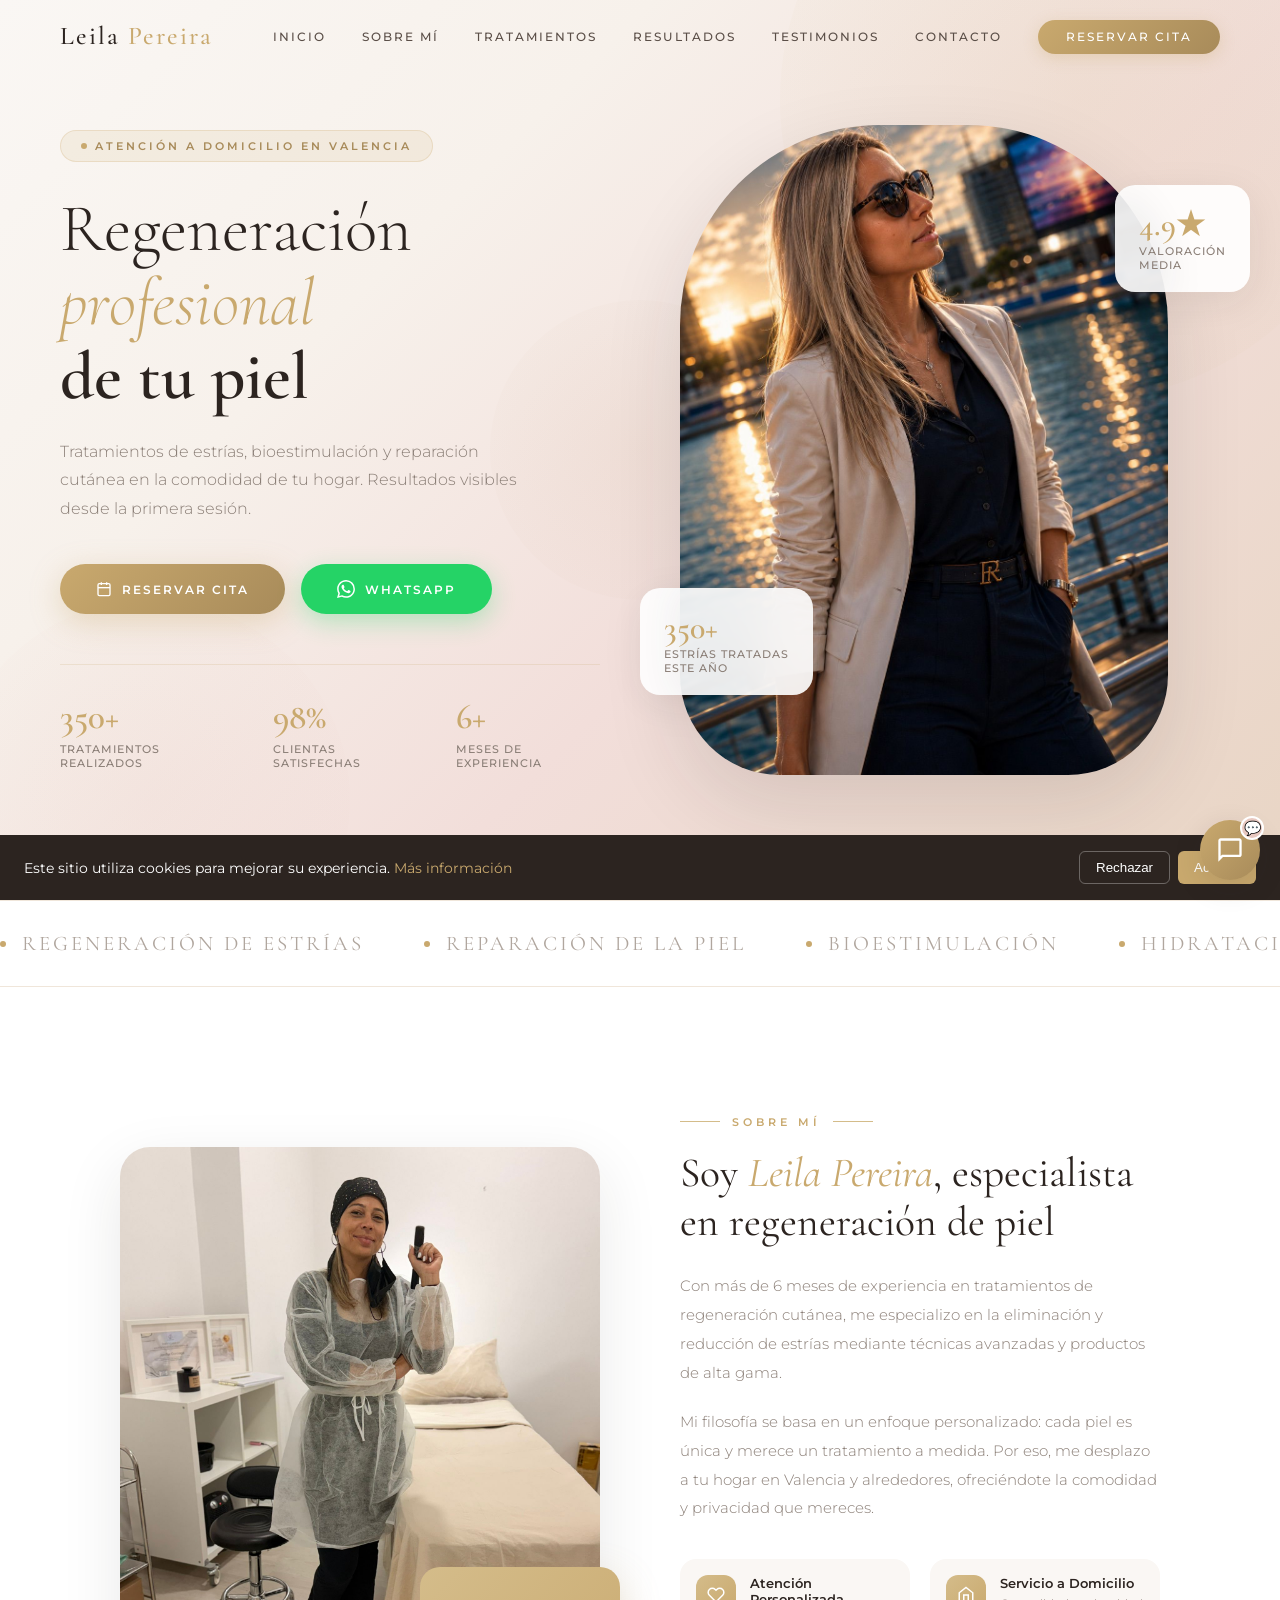
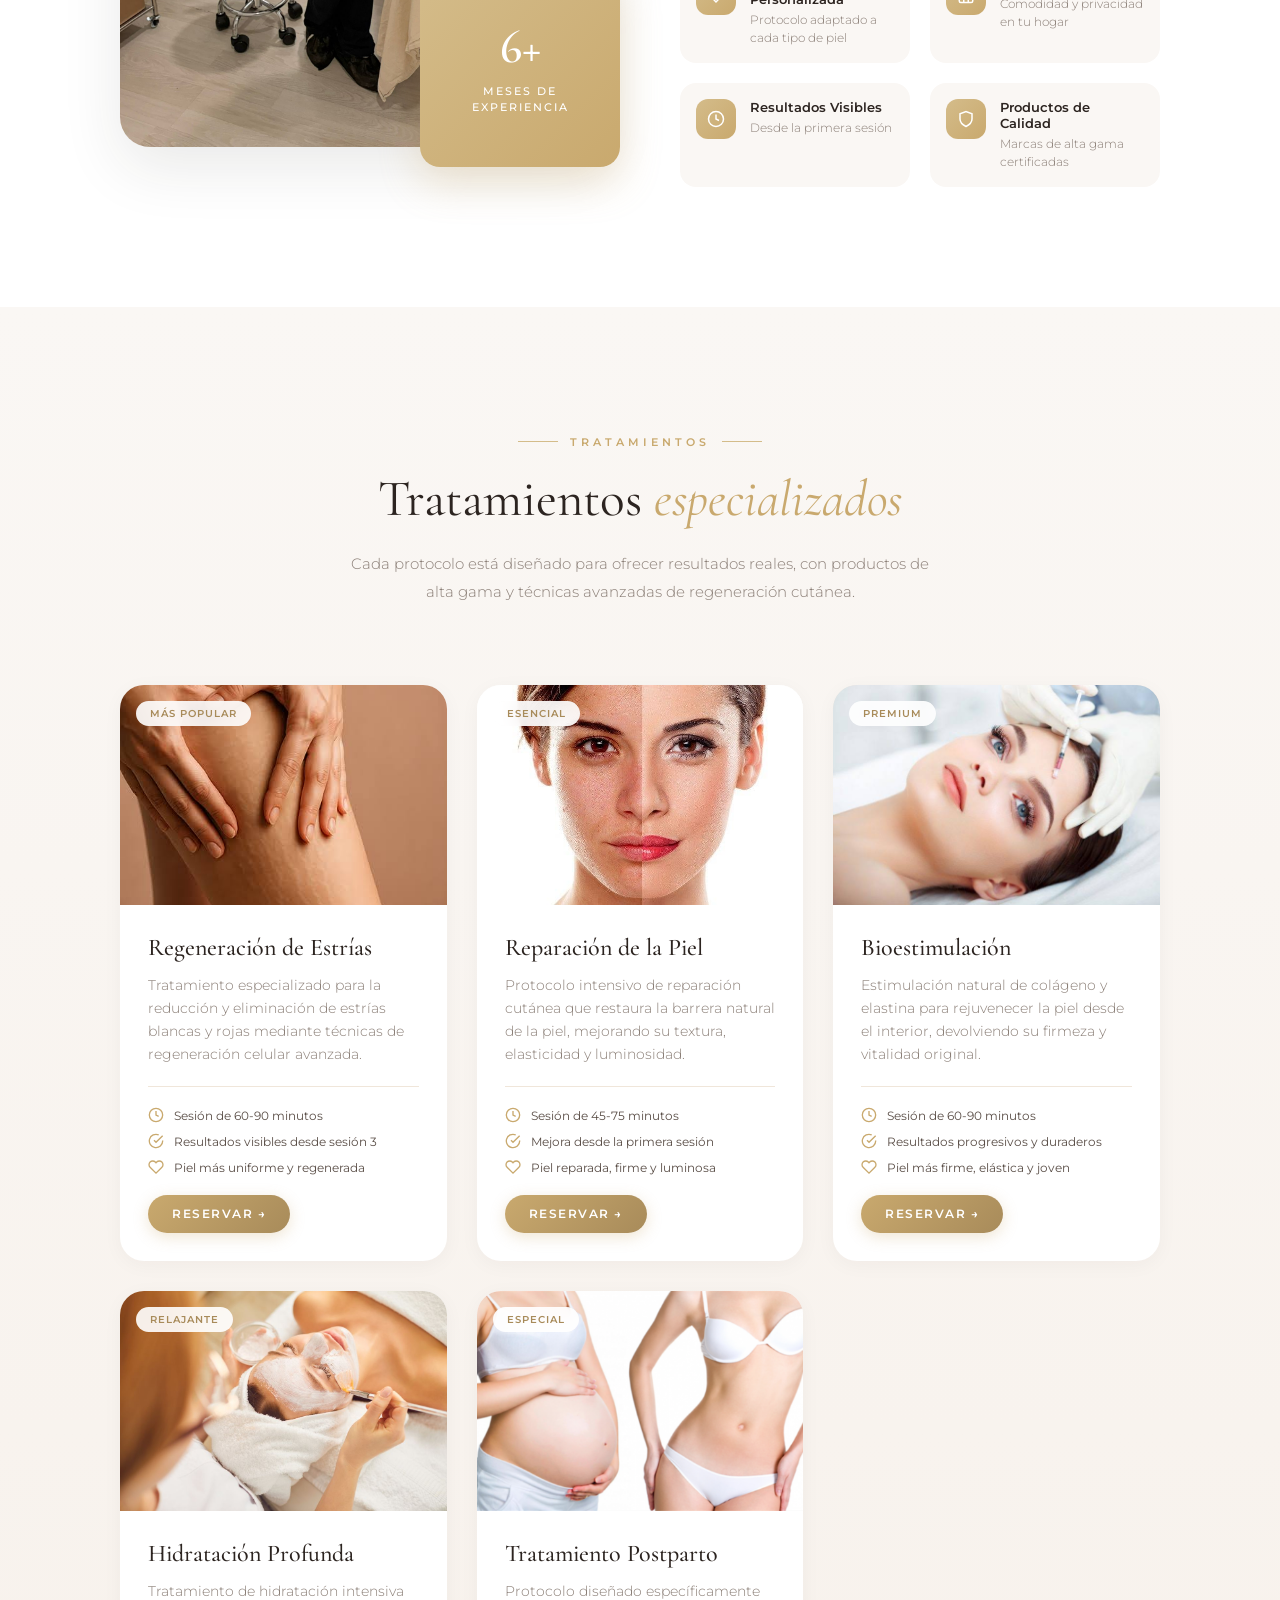
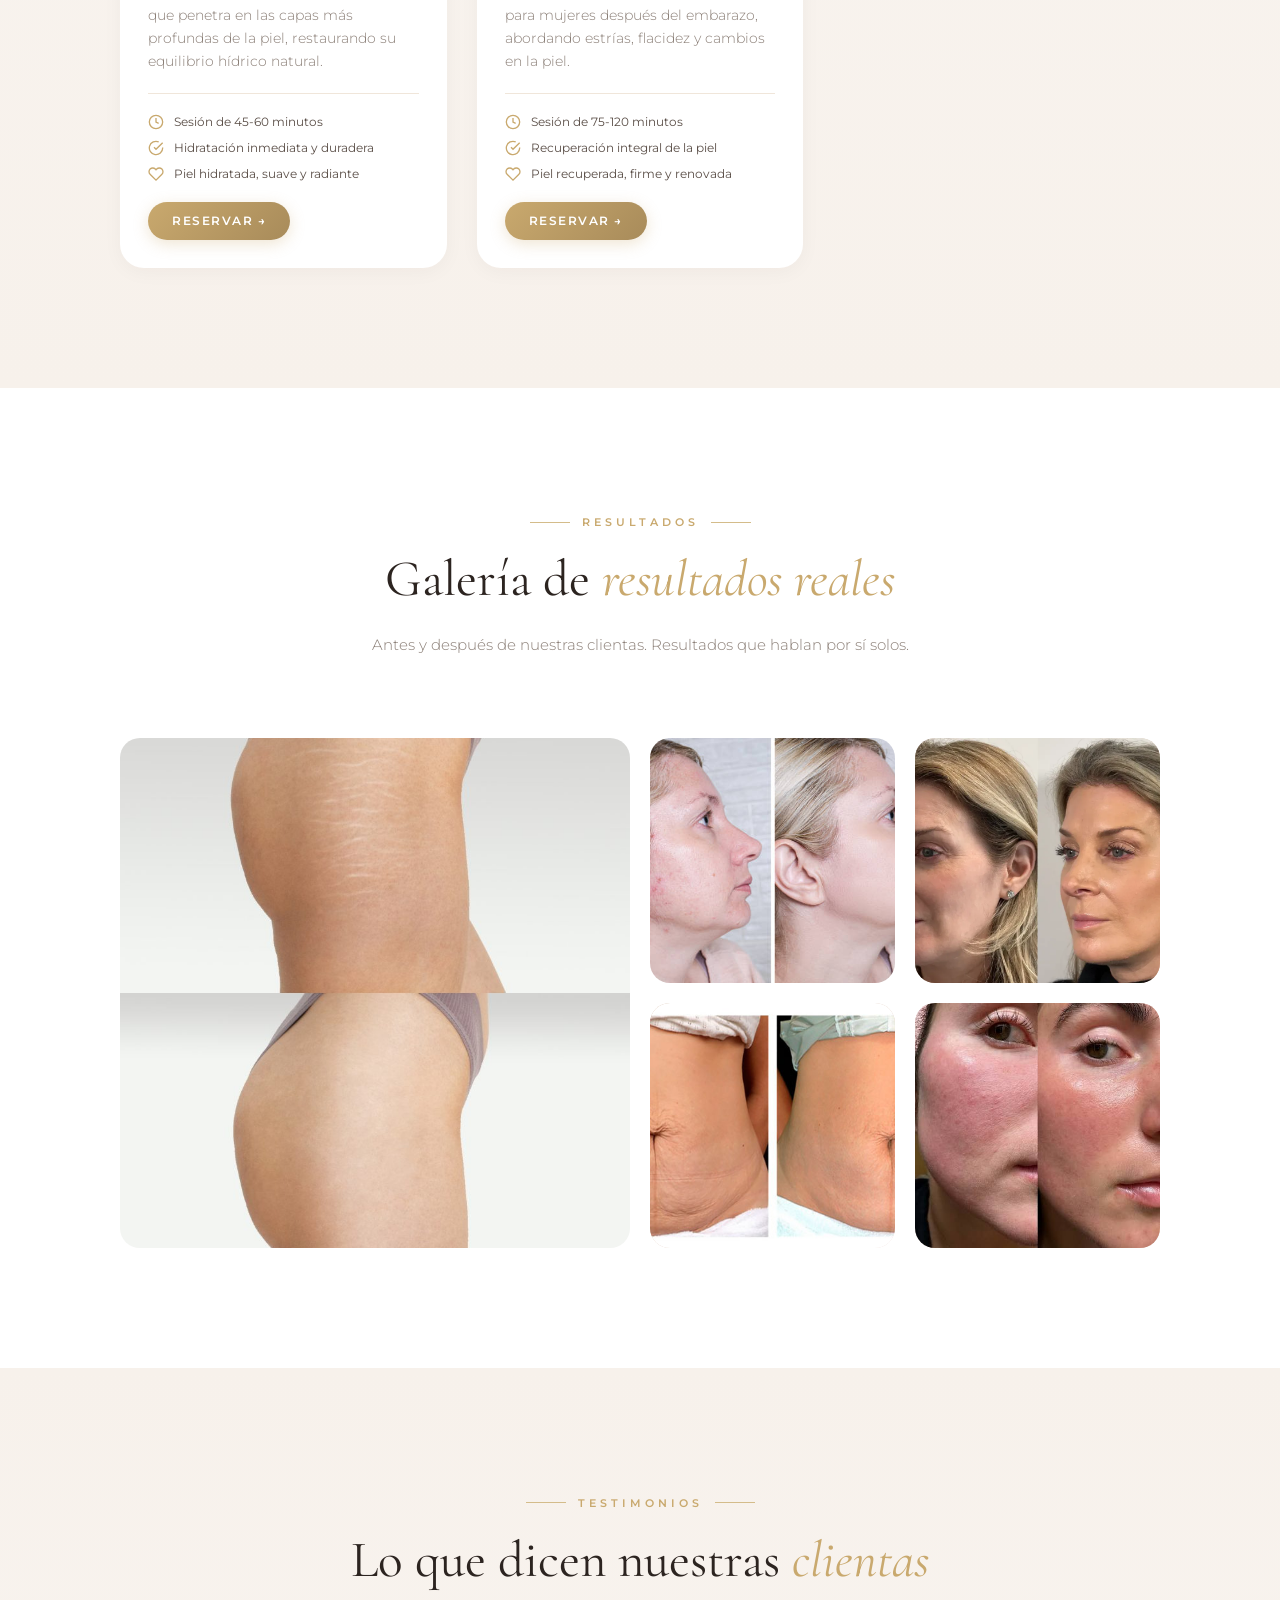
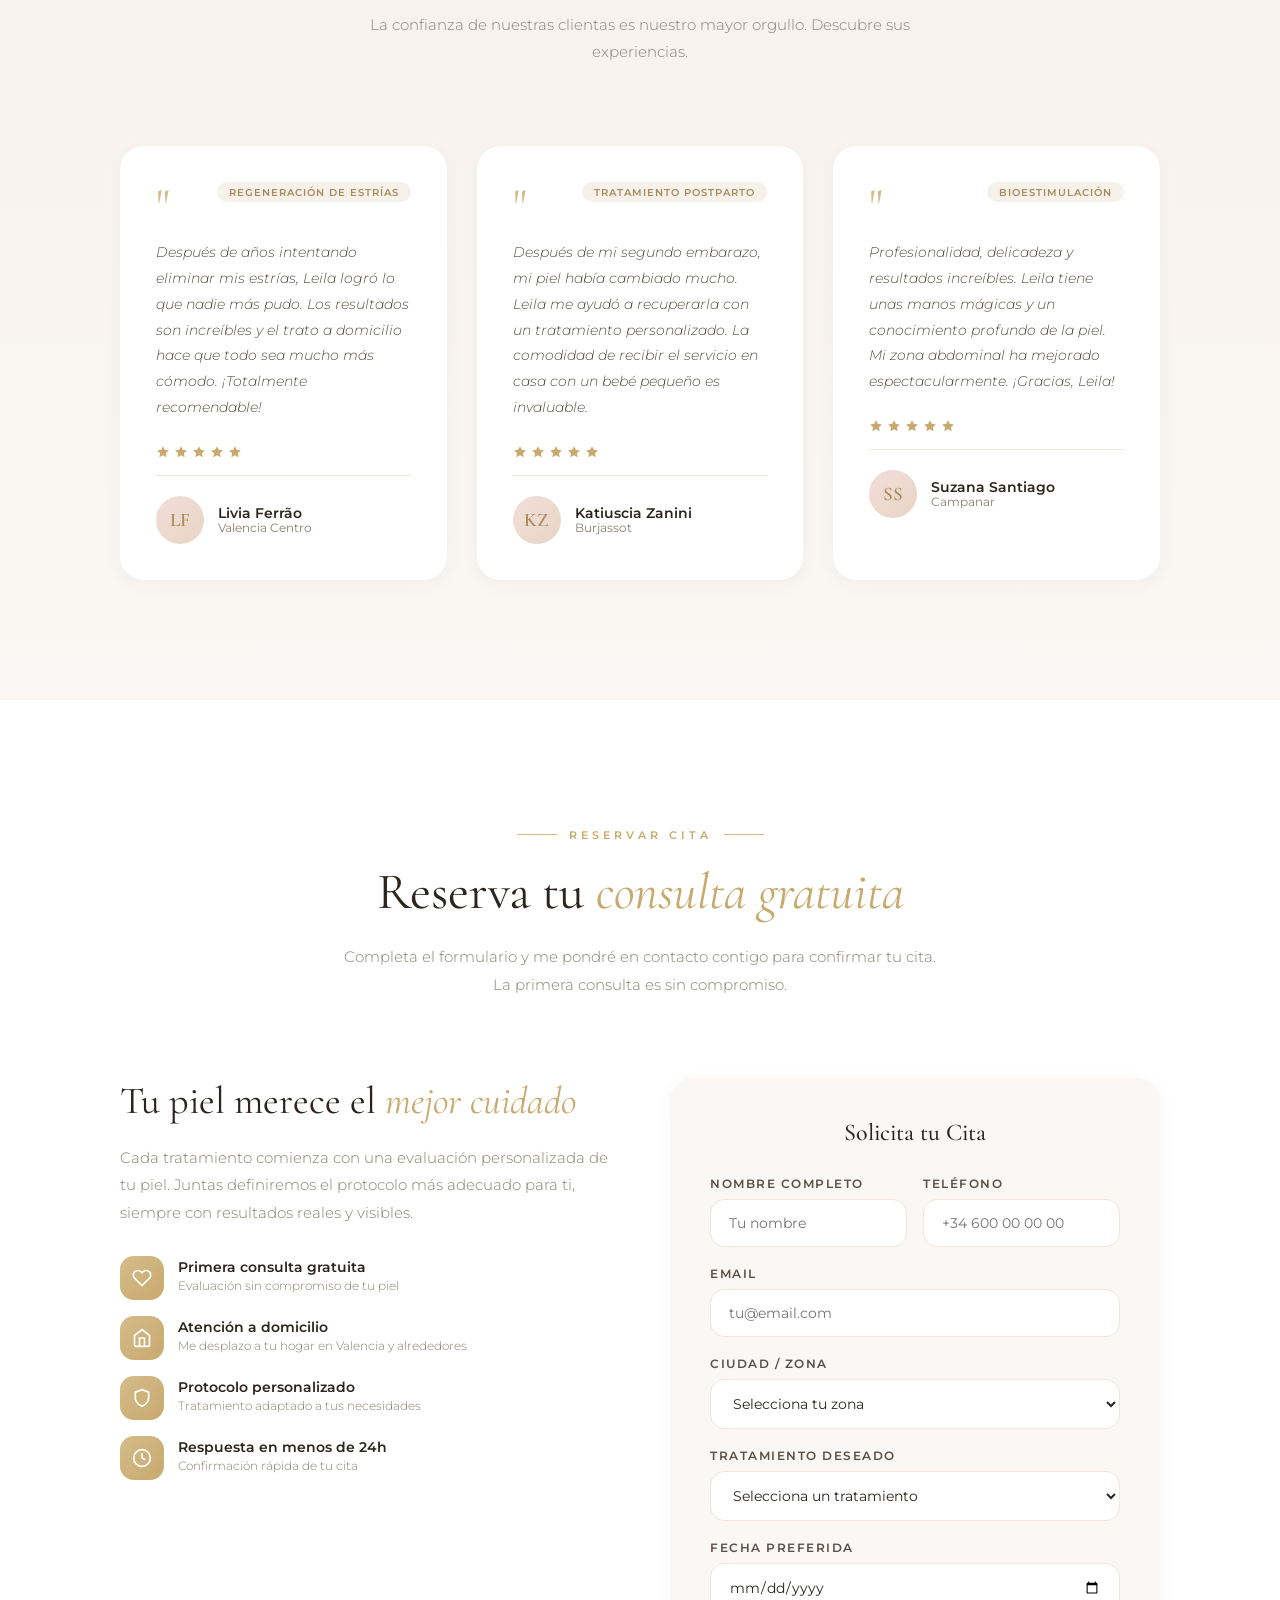
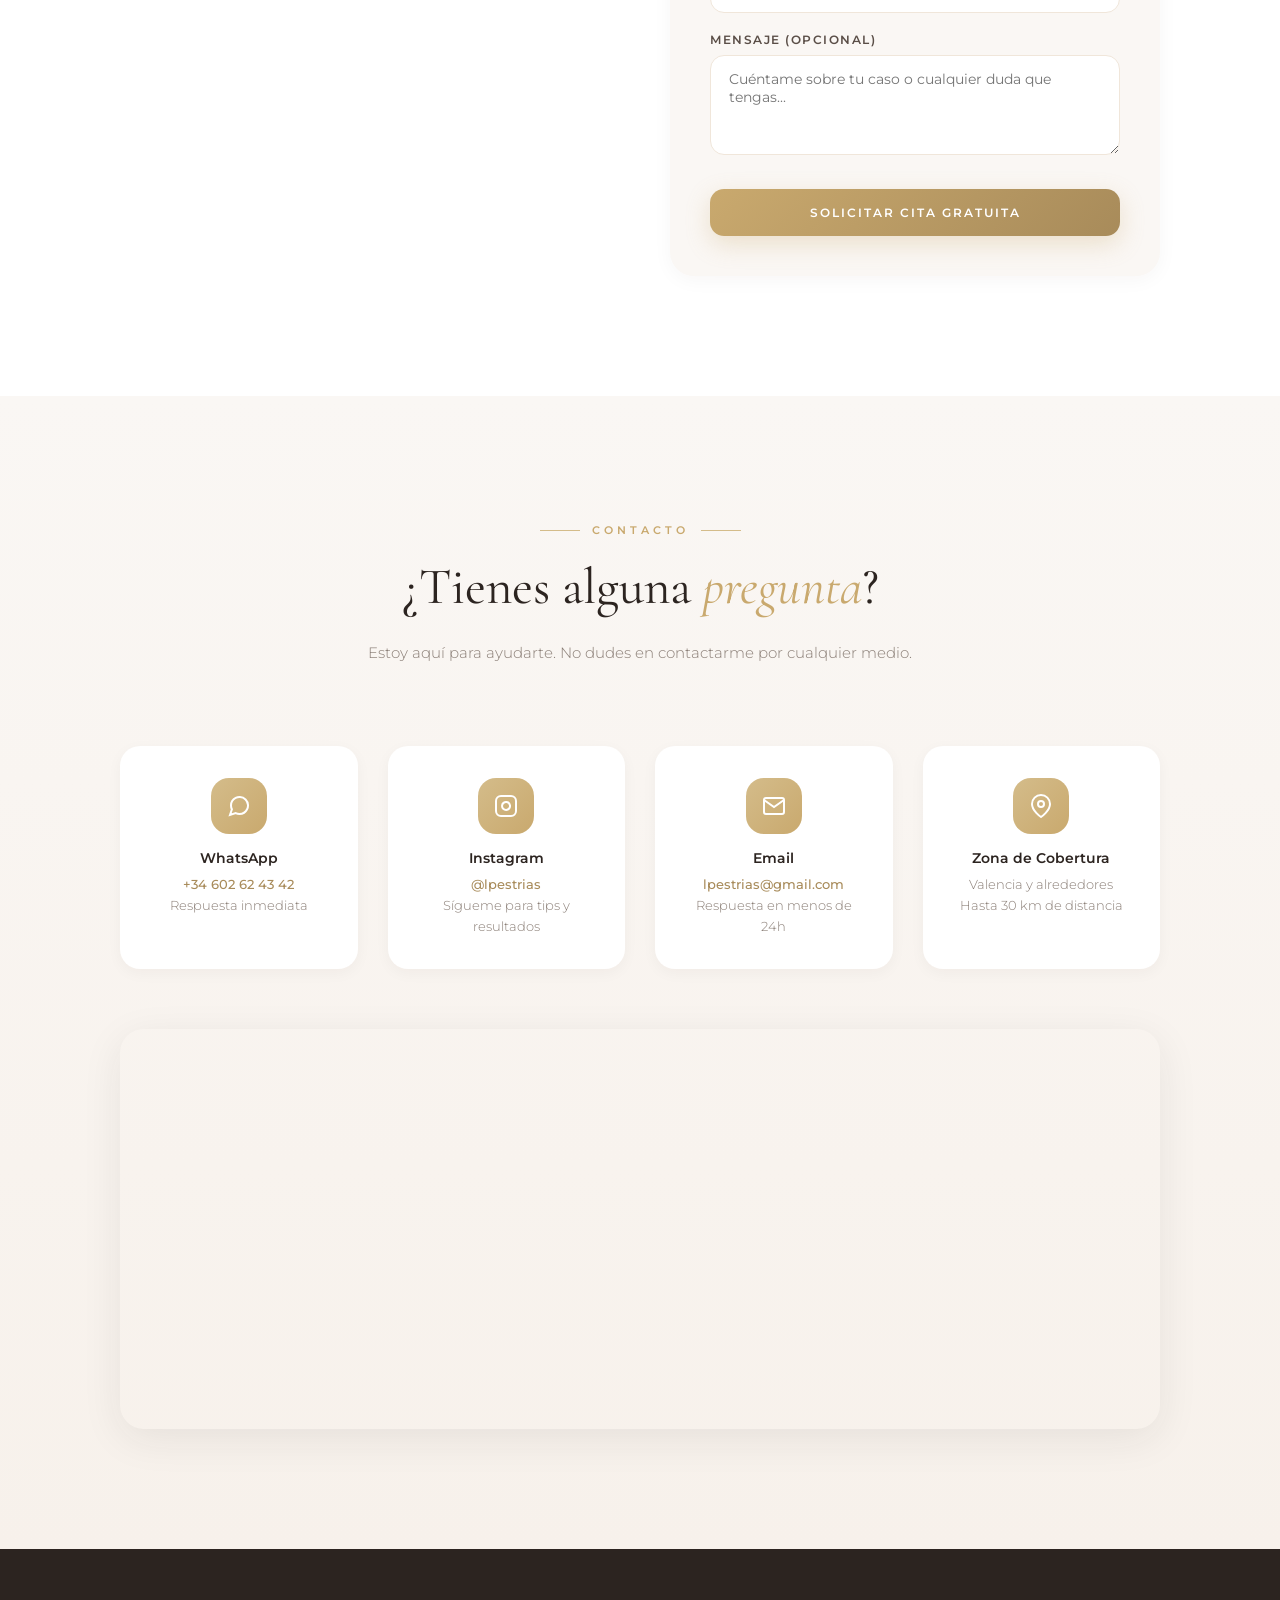
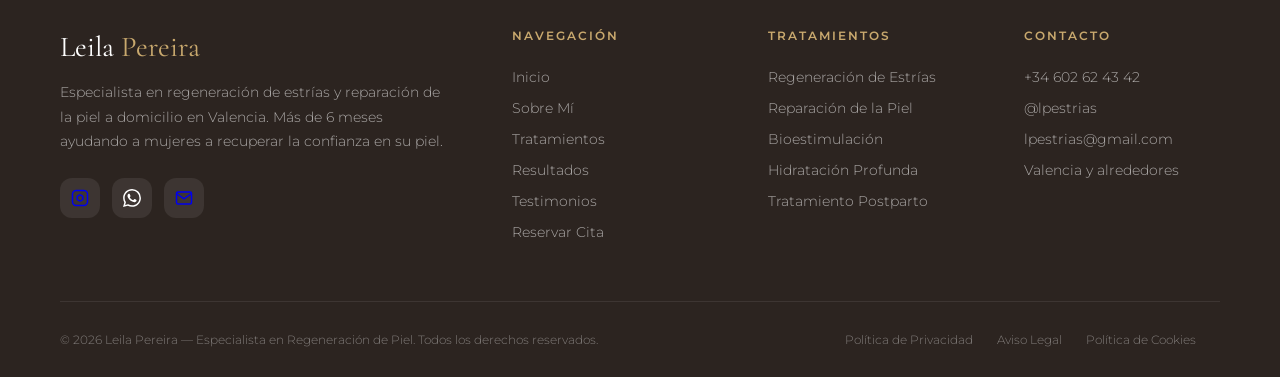
==== index.html @ 7c568daf "feat: primeiro deploy do site Leila Pereira" ====
<!DOCTYPE html>
<html lang="es">
<head>
  <meta charset="UTF-8" />
  <meta name="viewport" content="width=device-width, initial-scale=1.0" />
  <title>Leila Pereira | Regeneración de Estrías & Piel — Valencia</title>
  <meta name="description" content="Tratamiento premium de estrías, regeneración y reparación de la piel a domicilio en Valencia con Leila Pereira. Resultados visibles desde la primera sesión." />
  <meta name="keywords" content="estrías Valencia, tratamiento estrías, regeneración piel, Leila Pereira, bioestimulación, hidratación profunda, postparto, cuidado piel domicilio" />
  <link rel="preconnect" href="https://fonts.googleapis.com" />
  <link rel="preconnect" href="https://fonts.gstatic.com" crossorigin />
  <link href="https://fonts.googleapis.com/css2?family=Cormorant+Garamond:ital,wght@0,300;0,400;0,500;0,600;0,700;1,300;1,400&family=Montserrat:wght@200;300;400;500;600;700&family=Playfair+Display:ital,wght@0,400;0,500;0,600;0,700;1,400;1,500&display=swap" rel="stylesheet" />
  <!-- Chatbot CSS -->
  <link rel="stylesheet" href="css/chatbot.css" />
  <link rel="stylesheet" href="css/styles.css" />
  <!--Etiquetas opengrafic / meta-->
  <meta property="og:type" content="website">
  <meta property="og:site_name" content="Leila Pereira">
  <meta property="og:title" content="Leila Pereira | Regeneración de Estrías & Piel">
  <meta property="og:description" content="Tratamientos profesionales de regeneración de estrías y reparación de la piel a domicilio en Valencia.">
  <!--Agregar la pagina web-->
  <meta property="og:url" content="https://www.lpestrias.com/">
  <!--Imagen para visualizar en las redes sociales-->
  <meta property="og:image" content="https://www.lpestrias.com/img/og-image.jpg">
  <meta property="og:image:width" content="1200">
  <meta property="og:image:height" content="630">
  <meta property="og:image:alt" content="Tratamiento de regeneración de estrías con Leila Pereira">

</head>
<body>

  <!-- LOADING SCREEN -->
  <div class="loading-screen" id="loadingScreen">
    <div class="loading-logo">LEILA PEREIRA</div>
    <div class="loading-bar"></div>
  </div>

  <!-- NAVBAR de los menus de la pagina web -->
  <nav class="navbar" id="navbar">
    <a href="#inicio" class="nav-brand">Leila <span>Pereira</span></a>
    <ul class="nav-links">
      <li><a href="#inicio">Inicio</a></li>
      <li><a href="#sobreMi">Sobre Mí</a></li>
      <li><a href="#tratamientos">Tratamientos</a></li>
      <li><a href="#resultados">Resultados</a></li>
      <li><a href="#testimonios">Testimonios</a></li>
      <li><a href="#contact">Contacto</a></li>
      <li><a href="#reserva" class="nav-cta">Reservar Cita</a></li>
    </ul>
    <div class="menu-toggle" id="menuToggle" onclick="toggleMenu()">
      <span></span>
      <span></span>
      <span></span>
    </div>
  </nav>

  <!-- Pagina responsiva para movil. -->
  <div class="mobile-menu" id="mobileMenu">
    <a href="#inicio" onclick="closeMenu()">Inicio</a>
    <!--#sobreMi-->
    <a href="#sobreMi" onclick="closeMenu()">Sobre Mí</a>
    <a href="#tratamientos" onclick="closeMenu()">Tratamientos</a>
    <a href="#resultados" onclick="closeMenu()">Resultados</a>
    <a href="#testimonios" onclick="closeMenu()">Testimonios</a>
    <a href="#reserva" onclick="closeMenu()">Reservar Cita</a>
    <a href="#contact" onclick="closeMenu()">Contacto</a>
  </div>

  <!-- Pagina 1 - Inicio de la pagina web. -->
  <section class="hero" id="inicio">
    <div class="hero-bg-shapes">
      <div class="hero-shape hero-shape-1"></div>
      <div class="hero-shape hero-shape-2"></div>
      <div class="hero-shape hero-shape-3"></div>
    </div>
    <div class="hero-content">
      <div class="hero-text">
        <!--Textos de inicio de la pagina.-->
        <div class="hero-badge"><span>Atención a Domicilio en Valencia</span></div>
        <h1 class="hero-title">Regeneración <em>profesional</em> <strong>de tu piel</strong></h1>
        <p class="hero-subtitle">Tratamientos de estrías, bioestimulación y reparación cutánea en la comodidad de tu hogar. Resultados visibles desde la primera sesión.</p>
        <div class="hero-buttons">
          <a href="#reserva" class="btn-primary">
            <!--Button de reservar una cita-->
            <svg width="16" height="16" viewBox="0 0 24 24" fill="none" stroke="currentColor" stroke-width="2"><rect x="3" y="4" width="18" height="18" rx="2" ry="2"/><line x1="16" y1="2" x2="16" y2="6"/><line x1="8" y1="2" x2="8" y2="6"/><line x1="3" y1="10" x2="21" y2="10"/></svg>
            Reservar Cita
          </a>
          <!--Button para enviar un mensaje por whatsapp-->
          <a href="https://wa.me/34602624342" class="btn-whatsapp" target="_blank">
            <svg width="18" height="18" viewBox="0 0 24 24" fill="currentColor"><path d="M17.472 14.382c-.297-.149-1.758-.867-2.03-.967-.273-.099-.471-.148-.67.15-.197.297-.767.966-.94 1.164-.173.199-.347.223-.644.075-.297-.15-1.255-.463-2.39-1.475-.883-.788-1.48-1.761-1.653-2.059-.173-.297-.018-.458.13-.606.134-.133.298-.347.446-.52.149-.174.198-.298.298-.497.099-.198.05-.371-.025-.52-.075-.149-.669-1.612-.916-2.207-.242-.579-.487-.5-.669-.51-.173-.008-.371-.01-.57-.01-.198 0-.52.074-.792.372-.272.297-1.04 1.016-1.04 2.479 0 1.462 1.065 2.875 1.213 3.074.149.198 2.096 3.2 5.077 4.487.709.306 1.262.489 1.694.625.712.227 1.36.195 1.871.118.571-.085 1.758-.719 2.006-1.413.248-.694.248-1.289.173-1.413-.074-.124-.272-.198-.57-.347m-5.421 7.403h-.004a9.87 9.87 0 01-5.031-1.378l-.361-.214-3.741.982.998-3.648-.235-.374a9.86 9.86 0 01-1.51-5.26c.001-5.45 4.436-9.884 9.888-9.884 2.64 0 5.122 1.03 6.988 2.898a9.825 9.825 0 012.893 6.994c-.003 5.45-4.437 9.884-9.885 9.884m8.413-18.297A11.815 11.815 0 0012.05 0C5.495 0 .16 5.335.157 11.892c0 2.096.547 4.142 1.588 5.945L.057 24l6.305-1.654a11.882 11.882 0 005.683 1.448h.005c6.554 0 11.89-5.335 11.893-11.893a11.821 11.821 0 00-3.48-8.413z"/></svg>
            WhatsApp
          </a>
        </div>
        <div class="hero-stats">
          <!--Información sobre tratamientos realizados, satisfación de los clientes y meses de experiencia.-->
          <div><div class="hero-stat-number">350+</div><div class="hero-stat-label">Tratamientos realizados</div></div>
          <div><div class="hero-stat-number">98%</div><div class="hero-stat-label">Clientas satisfechas</div></div>
          <div><div class="hero-stat-number">6+</div><div class="hero-stat-label">Meses de experiencia</div></div>
        </div>
      </div>
      <div class="hero-image">
        <!--Foto de perfil.-->
        <div class="hero-image-wrapper">
          <img src="img/leila-hero.jpg" alt="leila-hero" />
        </div>
        <!--Valoración media.-->
        <div class="hero-float-card hero-float-card-1"><div class="float-card-number">350+</div><div class="float-card-label">Estrías tratadas<br>este año</div></div>
        <div class="hero-float-card hero-float-card-2"><div class="float-card-number">4.9★</div><div class="float-card-label">Valoración<br>media</div></div>
      </div>
    </div>
  </section>

  <!-- Rool de tratamientos disponibles. Menu interactivo -->
  <div class="marquee-section">
    <div class="marquee-track">
      <div class="marquee-item"><span class="dot"></span> Regeneración de Estrías</div>
      <div class="marquee-item"><span class="dot"></span> Reparación de la Piel</div>
      <div class="marquee-item"><span class="dot"></span> Bioestimulación</div>
      <div class="marquee-item"><span class="dot"></span> Hidratación Profunda</div>
      <div class="marquee-item"><span class="dot"></span> Tratamiento Postparto</div>
      <div class="marquee-item"><span class="dot"></span> Atención a Domicilio</div>
      <div class="marquee-item"><span class="dot"></span> Valencia y Alrededores</div>
      <div class="marquee-item"><span class="dot"></span> Resultados Premium</div>
      <!-- Duplicate for seamless loop -->
      <div class="marquee-item"><span class="dot"></span> Regeneración de Estrías</div>
      <div class="marquee-item"><span class="dot"></span> Reparación de la Piel</div>
      <div class="marquee-item"><span class="dot"></span> Bioestimulación</div>
      <div class="marquee-item"><span class="dot"></span> Hidratación Profunda</div>
      <div class="marquee-item"><span class="dot"></span> Tratamiento Postparto</div>
      <div class="marquee-item"><span class="dot"></span> Atención a Domicilio</div>
      <div class="marquee-item"><span class="dot"></span> Valencia y Alrededores</div>
      <div class="marquee-item"><span class="dot"></span> Resultados Premium</div>
    </div>
  </div>

  <!-- Pagina 2 - Sobre mi -->
  <section class="about-section section-full" id="sobreMi">
    <div class="section" style="padding-top: 0; padding-bottom: 0;">
      <div class="about-grid">
        <div class="about-image animate-on-scroll">
          <div class="about-image-main">
            <!--Segunda foto de perfil. En la clinica, sacado despues de terminar el tratamiento.-->
            <img src="img/foto-perfil.jpg" alt="foto-perfil" style="width:100%; height:100%; object-fit:cover;" />
          </div>
          <!--Mensaje de tiempo de experiencia.-->
          <div class="about-image-accent"><div class="accent-number">6+</div><div class="accent-text">Meses de<br>experiencia</div></div>
        </div>
        <div class="about-content animate-on-scroll">
          <!--Texto informando mi trayectoria, tiempo de experiencia etc.-->
          <div class="section-label" style="justify-content: flex-start;"><span>Sobre Mí</span></div>
          <h3>Soy <em>Leila Pereira</em>, especialista en regeneración de piel</h3>
          <p>Con más de 6 meses de experiencia en tratamientos de regeneración cutánea, me especializo en la eliminación y reducción de estrías mediante técnicas avanzadas y productos de alta gama.</p>
          <p>Mi filosofía se basa en un enfoque personalizado: cada piel es única y merece un tratamiento a medida. Por eso, me desplazo a tu hogar en Valencia y alrededores, ofreciéndote la comodidad y privacidad que mereces.</p>
          <div class="about-features">
            <div class="about-feature">
              <!--Descripción de las calidades de mi trabajo.-->
              <div class="about-feature-icon"><svg viewBox="0 0 24 24"><path d="M20.84 4.61a5.5 5.5 0 0 0-7.78 0L12 5.67l-1.06-1.06a5.5 5.5 0 0 0-7.78 7.78l1.06 1.06L12 21.23l7.78-7.78 1.06-1.06a5.5 5.5 0 0 0 0-7.78z"/></svg></div>
              <div class="about-feature-text"><h4>Atención Personalizada</h4><p>Protocolo adaptado a cada tipo de piel</p></div>
            </div>
            <div class="about-feature">
              <div class="about-feature-icon"><svg viewBox="0 0 24 24"><path d="M3 9l9-7 9 7v11a2 2 0 0 1-2 2H5a2 2 0 0 1-2-2z"/><polyline points="9 22 9 12 15 12 15 22"/></svg></div>
              <div class="about-feature-text"><h4>Servicio a Domicilio</h4><p>Comodidad y privacidad en tu hogar</p></div>
            </div>
            <div class="about-feature">
              <div class="about-feature-icon"><svg viewBox="0 0 24 24"><circle cx="12" cy="12" r="10"/><polyline points="12 6 12 12 16 14"/></svg></div>
              <div class="about-feature-text"><h4>Resultados Visibles</h4><p>Desde la primera sesión</p></div>
            </div>
            <div class="about-feature">
              <div class="about-feature-icon"><svg viewBox="0 0 24 24"><path d="M12 22s8-4 8-10V5l-8-3-8 3v7c0 6 8 10 8 10z"/></svg></div>
              <div class="about-feature-text"><h4>Productos de Calidad</h4><p>Marcas de alta gama certificadas</p></div>
            </div>
          </div>
        </div>
      </div>
    </div>
  </section>

  <!-- Pagina 3 - Tratamientos especializados. -->
  <section class="treatments-section section-full" id="tratamientos">
    <div class="section" style="padding-top: 0; padding-bottom: 0;">
      <div class="section-header animate-on-scroll">
        <div class="section-label"><span>Tratamientos</span></div>
        <h2 class="section-title">Tratamientos <em>especializados</em></h2>
        <p class="section-subtitle">Cada protocolo está diseñado para ofrecer resultados reales, con productos de alta gama y técnicas avanzadas de regeneración cutánea.</p>
      </div>
      <div class="treatments-grid">
        <!-- Cuadro 1 - Regeneración de Estrías. -->
        <div class="treatment-card animate-on-scroll">
          <div class="treatment-card-image"><div class="placeholder placeholder-1">
            <!--Foto del tratamiento.-->
            <img src="img/estrias.jpg" alt="regeneracion-estrias" style="width:100%; height:100%; object-fit:cover;">
          </div><div class="treatment-card-tag">Más Popular</div></div>
            
          <div class="treatment-card-body">
            <!--Descripción del tratamiento-->
            <h3>Regeneración de Estrías</h3>
            <p>Tratamiento especializado para la reducción y eliminación de estrías blancas y rojas mediante técnicas de regeneración celular avanzada.</p>
            <div class="treatment-card-meta">
              <div class="treatment-meta-item"><svg viewBox="0 0 24 24"><circle cx="12" cy="12" r="10"/><polyline points="12 6 12 12 16 14"/></svg><span>Sesión de 60-90 minutos</span></div>
              <div class="treatment-meta-item"><svg viewBox="0 0 24 24"><path d="M22 11.08V12a10 10 0 1 1-5.93-9.14"/><polyline points="22 4 12 14.01 9 11.01"/></svg><span>Resultados visibles desde sesión 3</span></div>
              <div class="treatment-meta-item"><svg viewBox="0 0 24 24"><path d="M20.84 4.61a5.5 5.5 0 0 0-7.78 0L12 5.67l-1.06-1.06a5.5 5.5 0 0 0-7.78 7.78l1.06 1.06L12 21.23l7.78-7.78 1.06-1.06a5.5 5.5 0 0 0 0-7.78z"/></svg><span>Piel más uniforme y regenerada</span></div>
            </div>
            <a href="#reserva" class="treatment-card-cta">Reservar →</a>
          </div>
        </div>
        <!-- Cuadro 2 - Reparación de la piel. -->
        <div class="treatment-card animate-on-scroll">
          <div class="treatment-card-image"><div class="placeholder placeholder-2">
            <!--Foto del tratamiento.-->
            <img src="img/piel-sol-reparar.jpg" alt="reparacion-piel" style="width:100%; height:100%; object-fit:cover;">
          </div><div class="treatment-card-tag">Esencial</div></div>
            
          <div class="treatment-card-body">
            <!--Descripción del tratamiento-->
            <h3>Reparación de la Piel</h3>
            <p>Protocolo intensivo de reparación cutánea que restaura la barrera natural de la piel, mejorando su textura, elasticidad y luminosidad.</p>
            <div class="treatment-card-meta">
              <div class="treatment-meta-item"><svg viewBox="0 0 24 24"><circle cx="12" cy="12" r="10"/><polyline points="12 6 12 12 16 14"/></svg><span>Sesión de 45-75 minutos</span></div>
              <div class="treatment-meta-item"><svg viewBox="0 0 24 24"><path d="M22 11.08V12a10 10 0 1 1-5.93-9.14"/><polyline points="22 4 12 14.01 9 11.01"/></svg><span>Mejora desde la primera sesión</span></div>
              <div class="treatment-meta-item"><svg viewBox="0 0 24 24"><path d="M20.84 4.61a5.5 5.5 0 0 0-7.78 0L12 5.67l-1.06-1.06a5.5 5.5 0 0 0-7.78 7.78l1.06 1.06L12 21.23l7.78-7.78 1.06-1.06a5.5 5.5 0 0 0 0-7.78z"/></svg><span>Piel reparada, firme y luminosa</span></div>
            </div>
            <a href="#reserva" class="treatment-card-cta">Reservar →</a>
          </div>
        </div>
        <!-- Cuadro 3 - Bioestimulación. -->
        <div class="treatment-card animate-on-scroll">
          <div class="treatment-card-image"><div class="placeholder placeholder-3">
            <!--Foto del tratamiento.-->
            <img src="img/bioestimulación.jpg" alt="bioestimulacion" style="width:100%; height:100%; object-fit:cover;">
          </div><div class="treatment-card-tag">Premium</div></div>
          <div class="treatment-card-body">
            <!--Descripción del tratamiento-->
            <h3>Bioestimulación</h3>
            <p>Estimulación natural de colágeno y elastina para rejuvenecer la piel desde el interior, devolviendo su firmeza y vitalidad original.</p>
            <div class="treatment-card-meta">
              <div class="treatment-meta-item"><svg viewBox="0 0 24 24"><circle cx="12" cy="12" r="10"/><polyline points="12 6 12 12 16 14"/></svg><span>Sesión de 60-90 minutos</span></div>
              <div class="treatment-meta-item"><svg viewBox="0 0 24 24"><path d="M22 11.08V12a10 10 0 1 1-5.93-9.14"/><polyline points="22 4 12 14.01 9 11.01"/></svg><span>Resultados progresivos y duraderos</span></div>
              <div class="treatment-meta-item"><svg viewBox="0 0 24 24"><path d="M20.84 4.61a5.5 5.5 0 0 0-7.78 0L12 5.67l-1.06-1.06a5.5 5.5 0 0 0-7.78 7.78l1.06 1.06L12 21.23l7.78-7.78 1.06-1.06a5.5 5.5 0 0 0 0-7.78z"/></svg><span>Piel más firme, elástica y joven</span></div>
            </div>
            <a href="#reserva" class="treatment-card-cta">Reservar →</a>
          </div>
        </div>
        <!-- Cuadro 4 - Hidratación profunda. -->
        <div class="treatment-card animate-on-scroll">
          <div class="treatment-card-image"><div class="placeholder placeholder-4">
            <!--Foto del tratamiento.-->
            <img src="img/hidratacion-piel.jpg" alt="hidratacion-piel" style="width:100%; height:100%; object-fit:cover;">
          </div><div class="treatment-card-tag">Relajante</div></div>
          <div class="treatment-card-body">
            <!--Descripción del tratamiento-->
            <h3>Hidratación Profunda</h3>
            <p>Tratamiento de hidratación intensiva que penetra en las capas más profundas de la piel, restaurando su equilibrio hídrico natural.</p>
            <div class="treatment-card-meta">
              <div class="treatment-meta-item"><svg viewBox="0 0 24 24"><circle cx="12" cy="12" r="10"/><polyline points="12 6 12 12 16 14"/></svg><span>Sesión de 45-60 minutos</span></div>
              <div class="treatment-meta-item"><svg viewBox="0 0 24 24"><path d="M22 11.08V12a10 10 0 1 1-5.93-9.14"/><polyline points="22 4 12 14.01 9 11.01"/></svg><span>Hidratación inmediata y duradera</span></div>
              <div class="treatment-meta-item"><svg viewBox="0 0 24 24"><path d="M20.84 4.61a5.5 5.5 0 0 0-7.78 0L12 5.67l-1.06-1.06a5.5 5.5 0 0 0-7.78 7.78l1.06 1.06L12 21.23l7.78-7.78 1.06-1.06a5.5 5.5 0 0 0 0-7.78z"/></svg><span>Piel hidratada, suave y radiante</span></div>
            </div>
            <a href="#reserva" class="treatment-card-cta">Reservar →</a>
          </div>
        </div>
        <!-- Cuadro 5 - Tratamiento Postparto. -->
        <div class="treatment-card animate-on-scroll">
          <div class="treatment-card-image"><div class="placeholder placeholder-5">
            <!--Foto del tratamiento.-->
            <img src="img/tratamiento-postparto.png" alt="tratamiento-postparto" style="width:100%; height:100%; object-fit:cover;">
          </div><div class="treatment-card-tag">Especial</div></div>
          <div class="treatment-card-body">
            <!--Descripción del tratamiento-->
            <h3>Tratamiento Postparto</h3>
            <p>Protocolo diseñado específicamente para mujeres después del embarazo, abordando estrías, flacidez y cambios en la piel.</p>
            <div class="treatment-card-meta">
              <div class="treatment-meta-item"><svg viewBox="0 0 24 24"><circle cx="12" cy="12" r="10"/><polyline points="12 6 12 12 16 14"/></svg><span>Sesión de 75-120 minutos</span></div>
              <div class="treatment-meta-item"><svg viewBox="0 0 24 24"><path d="M22 11.08V12a10 10 0 1 1-5.93-9.14"/><polyline points="22 4 12 14.01 9 11.01"/></svg><span>Recuperación integral de la piel</span></div>
              <div class="treatment-meta-item"><svg viewBox="0 0 24 24"><path d="M20.84 4.61a5.5 5.5 0 0 0-7.78 0L12 5.67l-1.06-1.06a5.5 5.5 0 0 0-7.78 7.78l1.06 1.06L12 21.23l7.78-7.78 1.06-1.06a5.5 5.5 0 0 0 0-7.78z"/></svg><span>Piel recuperada, firme y renovada</span></div>
            </div>
            <a href="#reserva" class="treatment-card-cta">Reservar →</a>
          </div>
        </div>
      </div>
    </div>
  </section>

  <!-- Pagina 4 - Galería de resultados reales. -->
  <section class="gallery-section section-full" id="resultados">
    <div class="section" style="padding-top: 0; padding-bottom: 0;">
      <div class="section-header animate-on-scroll">
        <!--Textos iniciales de la pagina.-->
        <div class="section-label"><span>Resultados</span></div>
        <h2 class="section-title">Galería de <em>resultados reales</em></h2>
        <p class="section-subtitle">Antes y después de nuestras clientas. Resultados que hablan por sí solos.</p>
      </div>
      <div class="gallery-grid">
        <!-- Cuadro 1 - Regeneracion de Estrías. -->
        <div class="gallery-item animate-on-scroll"><div class="placeholder gallery-placeholder-1">
          <img src="img/quitar-estrias.jpeg" alt="quitar-estrias" style="width:100%; height:100%; object-fit:cover;">
          </div><div class="gallery-overlay"><div class="gallery-overlay-text"><h4>Regeneración de Estrías</h4><p>Resultado después de 6 sesiones</p></div></div><div class="gallery-badge">Antes / Después</div></div>
        <!-- Cuadro 2 - Reparación Cutánea. -->
        <div class="gallery-item animate-on-scroll"><div class="placeholder gallery-placeholder-2">
          <img src="img/reparacion-cutanea.jpg" alt="reparacion-cutanea" style="width:100%; height:100%; object-fit:cover;">
          </div><div class="gallery-overlay"><div class="gallery-overlay-text"><h4>Reparación Cutánea</h4><p>Resultado después de 4 sesiones</p></div></div><div class="gallery-badge">Antes / Después</div></div>
        <!-- Cuadro 3 - Bioestimulación. -->
          <div class="gallery-item animate-on-scroll"><div class="placeholder gallery-placeholder-3">
            <img src="img/reparacion-bioestimulacion.png" alt="reparacion-bioestimulacion" style="width:100%; height:100%; object-fit:cover;">
            </div><div class="gallery-overlay"><div class="gallery-overlay-text"><h4>Bioestimulación</h4><p>Resultado después de 5 sesiones</p></div></div><div class="gallery-badge">Antes / Después</div></div>
        <!-- Cuadro 4 - Tratamiento Postparto. -->
        <div class="gallery-item animate-on-scroll"><div class="placeholder gallery-placeholder-4">
          <img src="img/reparacion-postparto.jpg" alt="reparacion-postparto" style="width:100%; height:100%; object-fit:cover;">
          </div><div class="gallery-overlay"><div class="gallery-overlay-text"><h4>Tratamiento Postparto</h4><p>Resultado después de 8 sesiones</p></div></div><div class="gallery-badge">Antes / Después</div></div>
        <!-- Cuadro 5 - Hidratación Profunda. -->
          <div class="gallery-item animate-on-scroll"><div class="placeholder gallery-placeholder-5">
          <img src="img/reparacion-hidratacion-profunda.jpg" alt="reparacion-hidratacion-profunda" style="width:100%; height:100%; object-fit:cover;">
        </div><div class="gallery-overlay"><div class="gallery-overlay-text"><h4>Hidratación Profunda</h4><p>Resultado después de 3 sesiones</p></div></div><div class="gallery-badge">Antes / Después</div></div>
      </div>
    </div>
  </section>

  <!-- Pagina 5 - Testimonios de Clientes-->
  <section class="testimonials-section section-full" id="testimonios">
    <div class="section" style="padding-top: 0; padding-bottom: 0;">
      <div class="section-header animate-on-scroll">
        <!--Texto inicial de la pagina.-->
        <div class="section-label"><span>Testimonios</span></div>
        <h2 class="section-title">Lo que dicen nuestras <em>clientas</em></h2>
        <p class="section-subtitle">La confianza de nuestras clientas es nuestro mayor orgullo. Descubre sus experiencias.</p>
      </div>
      <div class="testimonials-grid">
        <!-- Cuadro 1 - Testimonio Regeneracion de Estrías.-->
        <div class="testimonial-card animate-on-scroll">
          <div class="testimonial-treatment">Regeneración de Estrías</div>
          <div class="testimonial-quote">"</div>
          <p class="testimonial-text">Después de años intentando eliminar mis estrías, Leila logró lo que nadie más pudo. Los resultados son increíbles y el trato a domicilio hace que todo sea mucho más cómodo. ¡Totalmente recomendable!</p>
          <div class="testimonial-stars"><svg viewBox="0 0 24 24"><polygon points="12 2 15.09 8.26 22 9.27 17 14.14 18.18 21.02 12 17.77 5.82 21.02 7 14.14 2 9.27 8.91 8.26 12 2"/></svg><svg viewBox="0 0 24 24"><polygon points="12 2 15.09 8.26 22 9.27 17 14.14 18.18 21.02 12 17.77 5.82 21.02 7 14.14 2 9.27 8.91 8.26 12 2"/></svg><svg viewBox="0 0 24 24"><polygon points="12 2 15.09 8.26 22 9.27 17 14.14 18.18 21.02 12 17.77 5.82 21.02 7 14.14 2 9.27 8.91 8.26 12 2"/></svg><svg viewBox="0 0 24 24"><polygon points="12 2 15.09 8.26 22 9.27 17 14.14 18.18 21.02 12 17.77 5.82 21.02 7 14.14 2 9.27 8.91 8.26 12 2"/></svg><svg viewBox="0 0 24 24"><polygon points="12 2 15.09 8.26 22 9.27 17 14.14 18.18 21.02 12 17.77 5.82 21.02 7 14.14 2 9.27 8.91 8.26 12 2"/></svg></div>
          <div class="testimonial-author"><div class="testimonial-avatar">LF</div><div class="testimonial-author-info"><h4>Livia Ferrão</h4><p>Valencia Centro</p></div></div>
        </div>
        <!-- Cuadro 2 - Testimonio Tratamiento Postparto.-->
        <div class="testimonial-card animate-on-scroll">
          <div class="testimonial-treatment">Tratamiento Postparto</div>
          <div class="testimonial-quote">"</div>
          <p class="testimonial-text">Después de mi segundo embarazo, mi piel había cambiado mucho. Leila me ayudó a recuperarla con un tratamiento personalizado. La comodidad de recibir el servicio en casa con un bebé pequeño es invaluable.</p>
          <div class="testimonial-stars"><svg viewBox="0 0 24 24"><polygon points="12 2 15.09 8.26 22 9.27 17 14.14 18.18 21.02 12 17.77 5.82 21.02 7 14.14 2 9.27 8.91 8.26 12 2"/></svg><svg viewBox="0 0 24 24"><polygon points="12 2 15.09 8.26 22 9.27 17 14.14 18.18 21.02 12 17.77 5.82 21.02 7 14.14 2 9.27 8.91 8.26 12 2"/></svg><svg viewBox="0 0 24 24"><polygon points="12 2 15.09 8.26 22 9.27 17 14.14 18.18 21.02 12 17.77 5.82 21.02 7 14.14 2 9.27 8.91 8.26 12 2"/></svg><svg viewBox="0 0 24 24"><polygon points="12 2 15.09 8.26 22 9.27 17 14.14 18.18 21.02 12 17.77 5.82 21.02 7 14.14 2 9.27 8.91 8.26 12 2"/></svg><svg viewBox="0 0 24 24"><polygon points="12 2 15.09 8.26 22 9.27 17 14.14 18.18 21.02 12 17.77 5.82 21.02 7 14.14 2 9.27 8.91 8.26 12 2"/></svg></div>
          <div class="testimonial-author"><div class="testimonial-avatar">KZ</div><div class="testimonial-author-info"><h4>Katiuscia Zanini</h4><p>Burjassot</p></div></div>
        </div>
        <!-- Cuadro 3 - Testimonio Tratamiento Bioestimulacion.-->
        <div class="testimonial-card animate-on-scroll">
          <div class="testimonial-treatment">Bioestimulación</div>
          <div class="testimonial-quote">"</div>
          <p class="testimonial-text">Profesionalidad, delicadeza y resultados increíbles. Leila tiene unas manos mágicas y un conocimiento profundo de la piel. Mi zona abdominal ha mejorado espectacularmente. ¡Gracias, Leila!</p>
          <div class="testimonial-stars"><svg viewBox="0 0 24 24"><polygon points="12 2 15.09 8.26 22 9.27 17 14.14 18.18 21.02 12 17.77 5.82 21.02 7 14.14 2 9.27 8.91 8.26 12 2"/></svg><svg viewBox="0 0 24 24"><polygon points="12 2 15.09 8.26 22 9.27 17 14.14 18.18 21.02 12 17.77 5.82 21.02 7 14.14 2 9.27 8.91 8.26 12 2"/></svg><svg viewBox="0 0 24 24"><polygon points="12 2 15.09 8.26 22 9.27 17 14.14 18.18 21.02 12 17.77 5.82 21.02 7 14.14 2 9.27 8.91 8.26 12 2"/></svg><svg viewBox="0 0 24 24"><polygon points="12 2 15.09 8.26 22 9.27 17 14.14 18.18 21.02 12 17.77 5.82 21.02 7 14.14 2 9.27 8.91 8.26 12 2"/></svg><svg viewBox="0 0 24 24"><polygon points="12 2 15.09 8.26 22 9.27 17 14.14 18.18 21.02 12 17.77 5.82 21.02 7 14.14 2 9.27 8.91 8.26 12 2"/></svg></div>
          <div class="testimonial-author"><div class="testimonial-avatar">SS</div><div class="testimonial-author-info"><h4>Suzana Santiago</h4><p>Campanar</p></div></div>
        </div>
      </div>
    </div>
  </section>

  <!-- Pagina 6 - Reservar Cita -->
  <section class="booking-section section-full" id="reserva">
    <div class="section" style="padding-top: 0; padding-bottom: 0;">
      <div class="section-header animate-on-scroll">
        <!--Texto de la pagina.-->
        <div class="section-label"><span>Reservar Cita</span></div>
        <h2 class="section-title">Reserva tu <em>consulta gratuita</em></h2>
        <p class="section-subtitle">Completa el formulario y me pondré en contacto contigo para confirmar tu cita. La primera consulta es sin compromiso.</p>
      </div>
      <div class="booking-grid">
        <div class="booking-info animate-on-scroll">
          <!--Protocolo de evaluación.-->
          <h3>Tu piel merece el <em>mejor cuidado</em></h3>
          <p>Cada tratamiento comienza con una evaluación personalizada de tu piel. Juntas definiremos el protocolo más adecuado para ti, siempre con resultados reales y visibles.</p>
          <!--Descripción de primer contacto.-->
          <div class="booking-features">
            <div class="booking-feature"><div class="booking-feature-icon"><svg viewBox="0 0 24 24"><path d="M20.84 4.61a5.5 5.5 0 0 0-7.78 0L12 5.67l-1.06-1.06a5.5 5.5 0 0 0-7.78 7.78l1.06 1.06L12 21.23l7.78-7.78 1.06-1.06a5.5 5.5 0 0 0 0-7.78z"/></svg></div><div class="booking-feature-text"><h4>Primera consulta gratuita</h4><p>Evaluación sin compromiso de tu piel</p></div></div>
            <div class="booking-feature"><div class="booking-feature-icon"><svg viewBox="0 0 24 24"><path d="M3 9l9-7 9 7v11a2 2 0 0 1-2 2H5a2 2 0 0 1-2-2z"/><polyline points="9 22 9 12 15 12 15 22"/></svg></div><div class="booking-feature-text"><h4>Atención a domicilio</h4><p>Me desplazo a tu hogar en Valencia y alrededores</p></div></div>
            <div class="booking-feature"><div class="booking-feature-icon"><svg viewBox="0 0 24 24"><path d="M12 22s8-4 8-10V5l-8-3-8 3v7c0 6 8 10 8 10z"/></svg></div><div class="booking-feature-text"><h4>Protocolo personalizado</h4><p>Tratamiento adaptado a tus necesidades</p></div></div>
            <div class="booking-feature"><div class="booking-feature-icon"><svg viewBox="0 0 24 24"><circle cx="12" cy="12" r="10"/><polyline points="12 6 12 12 16 14"/></svg></div><div class="booking-feature-text"><h4>Respuesta en menos de 24h</h4><p>Confirmación rápida de tu cita</p></div></div>
          </div>
        </div>
        <div class="booking-form animate-on-scroll">
          <!--Formulario para solicitar una cita.-->
          <h4>Solicita tu Cita</h4>
          <form id="bookingForm" onsubmit="handleFormSubmit(event)">
            <div class="form-row">
              <!--Campus para introducir las informaciones personal, para solicitar una cita.-->
              <div class="form-group"><label for="nombre">Nombre completo</label><input type="text" id="nombre" name="nombre" placeholder="Tu nombre" required /></div>
              <div class="form-group"><label for="telefono">Teléfono</label><input type="tel" id="telefono" name="telefono" placeholder="+34 600 00 00 00" required /></div>
            </div>
            <div class="form-group"><label for="email">Email</label><input type="email" id="email" name="email" placeholder="tu@email.com" /></div>
            <div class="form-group"><label for="ciudad">Ciudad / Zona</label><select id="ciudad" name="ciudad" required><option value="">Selecciona tu zona</option><option value="valencia-centro">Valencia Centro</option><option value="valencia-norte">Valencia Norte</option><option value="valencia-sur">Valencia Sur</option><option value="valencia-este">Valencia Este</option><option value="paterna">Paterna</option><option value="torrent">Torrent</option><option value="mislata">Mislata</option><option value="alboraya">Alboraya</option><option value="burjassot">Burjassot</option><option value="sagunto">Sagunto</option><option value="alacuás">Alaquàs</option><option value="manises">Manises</option><option value="xirivella">Xirivella</option><option value="otra">Otra zona</option></select></div>
            <div class="form-group"><label for="tratamiento">Tratamiento deseado</label><select id="tratamiento" name="tratamiento" required><option value="">Selecciona un tratamiento</option><option value="regeneracion-estrias">Regeneración de Estrías</option><option value="reparacion-piel">Reparación de la Piel</option><option value="bioestimulacion">Bioestimulación</option><option value="hidratacion-profunda">Hidratación Profunda</option><option value="postparto">Tratamiento Postparto</option><option value="no-segura">No estoy segura / Necesito asesoramiento</option></select></div>
            <div class="form-group"><label for="fecha">Fecha preferida</label><input type="date" id="fecha" name="fecha" /></div>
            <div class="form-group"><label for="mensaje">Mensaje (opcional)</label><textarea id="mensaje" name="mensaje" placeholder="Cuéntame sobre tu caso o cualquier duda que tengas..."></textarea></div>
            <button type="submit" class="form-submit">Solicitar Cita Gratuita</button>
          </form>
        </div>
      </div>
    </div>
  </section>

  <!-- Pagina 7 - Contactos -->
  <section class="contact-section section-full" id="contact">
    <div class="section" style="padding-top: 0; padding-bottom: 0;">
      <div class="section-header animate-on-scroll">
        <!--Texto de la pagina.-->
        <div class="section-label"><span>Contacto</span></div>
        <h2 class="section-title">¿Tienes alguna <em>pregunta</em>?</h2>
        <p class="section-subtitle">Estoy aquí para ayudarte. No dudes en contactarme por cualquier medio.</p>
      </div>
      <div class="contact-grid">
        <!--Cuadrado 1 - WhatsApp-->
        <div class="contact-card animate-on-scroll">
          <div class="contact-card-icon"><svg viewBox="0 0 24 24"><path d="M21 11.5a8.38 8.38 0 0 1-.9 3.8 8.5 8.5 0 0 1-7.6 4.7 8.38 8.38 0 0 1-3.8-.9L3 21l1.9-5.7a8.38 8.38 0 0 1-.9-3.8 8.5 8.5 0 0 1 4.7-7.6 8.38 8.38 0 0 1 3.8-.9h.5a8.48 8.48 0 0 1 8 8v.5z"/></svg></div>
          <h4>WhatsApp</h4><p><a href="https://wa.me/34602624342" target="_blank">+34 602 62 43 42</a></p><p>Respuesta inmediata</p>
        </div>
        <!--Cuadrado 2 - Instagram-->
        <div class="contact-card animate-on-scroll">
          <div class="contact-card-icon"><svg viewBox="0 0 24 24"><rect x="2" y="2" width="20" height="20" rx="5" ry="5"/><path d="M16 11.37A4 4 0 1 1 12.63 8 4 4 0 0 1 16 11.37z"/><line x1="17.5" y1="6.5" x2="17.51" y2="6.5"/></svg></div>
          <h4>Instagram</h4><p><a href="https://www.instagram.com/lpestrias" target="_blank">@lpestrias</a></p><p>Sígueme para tips y resultados</p>
        </div>
        <!--Cuadrado 3 - Correo Electronico-->
        <div class="contact-card animate-on-scroll">
          <div class="contact-card-icon"><svg viewBox="0 0 24 24"><path d="M4 4h16c1.1 0 2 .9 2 2v12c0 1.1-.9 2-2 2H4c-1.1 0-2-.9-2-2V6c0-1.1.9-2 2-2z"/><polyline points="22,6 12,13 2,6"/></svg></div>
          <h4>Email</h4><p><a href="mailto:lpestrias@gmail.com">lpestrias@gmail.com</a></p><p>Respuesta en menos de 24h</p>
        </div>
        <!--Cuadrado 4 - Zona de Atendimiento-->
        <div class="contact-card animate-on-scroll">
          <div class="contact-card-icon"><svg viewBox="0 0 24 24"><path d="M21 10c0 7-9 13-9 13s-9-6-9-13a9 9 0 0 1 18 0z"/><circle cx="12" cy="10" r="3"/></svg></div>
          <h4>Zona de Cobertura</h4><p>Valencia y alrededores</p><p>Hasta 30 km de distancia</p>
        </div>
      </div>
      <!--Mapa de atendimiento-->
      <div class="contact-map animate-on-scroll">
        <iframe src="https://www.google.com/maps/embed?pb=!1m18!1m12!1m3!1d98576.06447658748!2d-0.43088975!3d39.46990745!2m3!1f0!2f0!3f0!3m2!1i1024!2i768!4f13.1!3m3!1m2!1s0xd604f4cf0ef0609%3A0x9e5794fe3b0a0c78!2sValencia%2C%20Espa%C3%B1a!5e0!3m2!1ses!2ses!4v1700000000000!5m2!1ses!2ses" allowfullscreen="" loading="lazy" referrerpolicy="no-referrer-when-downgrade"></iframe>
      </div>
    </div>
  </section>

  <!-- Pagina 8 - Footer-->
  <footer class="footer">
    <div class="footer-grid">
      <div class="footer-brand">
        <!--Texto descriptivo.-->
        <h3>Leila <span>Pereira</span></h3>
        <p>Especialista en regeneración de estrías y reparación de la piel a domicilio en Valencia. Más de 6 meses ayudando a mujeres a recuperar la confianza en su piel.</p>
        <div class="footer-social">
          <!--Redes sociales-->
          <a href="https://www.instagram.com/lpestrias" target="_blank" aria-label="Instagram"><svg viewBox="0 0 24 24"><rect x="2" y="2" width="20" height="20" rx="5" ry="5" fill="none" stroke="currentColor" stroke-width="2"/><path d="M16 11.37A4 4 0 1 1 12.63 8 4 4 0 0 1 16 11.37z" fill="none" stroke="currentColor" stroke-width="2"/><line x1="17.5" y1="6.5" x2="17.51" y2="6.5" stroke="currentColor" stroke-width="2"/></svg></a>
          <a href="https://wa.me/34602624342" target="_blank" aria-label="WhatsApp"><svg viewBox="0 0 24 24"><path d="M17.472 14.382c-.297-.149-1.758-.867-2.03-.967-.273-.099-.471-.148-.67.15-.197.297-.767.966-.94 1.164-.173.199-.347.223-.644.075-.297-.15-1.255-.463-2.39-1.475-.883-.788-1.48-1.761-1.653-2.059-.173-.297-.018-.458.13-.606.134-.133.298-.347.446-.52.149-.174.198-.298.298-.497.099-.198.05-.371-.025-.52-.075-.149-.669-1.612-.916-2.207-.242-.579-.487-.5-.669-.51-.173-.008-.371-.01-.57-.01-.198 0-.52.074-.792.372-.272.297-1.04 1.016-1.04 2.479 0 1.462 1.065 2.875 1.213 3.074.149.198 2.096 3.2 5.077 4.487.709.306 1.262.489 1.694.625.712.227 1.36.195 1.871.118.571-.085 1.758-.719 2.006-1.413.248-.694.248-1.289.173-1.413-.074-.124-.272-.198-.57-.347m-5.421 7.403h-.004a9.87 9.87 0 01-5.031-1.378l-.361-.214-3.741.982.998-3.648-.235-.374a9.86 9.86 0 01-1.51-5.26c.001-5.45 4.436-9.884 9.888-9.884 2.64 0 5.122 1.03 6.988 2.898a9.825 9.825 0 012.893 6.994c-.003 5.45-4.437 9.884-9.885 9.884m8.413-18.297A11.815 11.815 0 0012.05 0C5.495 0 .16 5.335.157 11.892c0 2.096.547 4.142 1.588 5.945L.057 24l6.305-1.654a11.882 11.882 0 005.683 1.448h.005c6.554 0 11.89-5.335 11.893-11.893a11.821 11.821 0 00-3.48-8.413z"/></svg></a>
          <a href="mailto:lpestrias@gmail.com" aria-label="Email"><svg viewBox="0 0 24 24"><path d="M4 4h16c1.1 0 2 .9 2 2v12c0 1.1-.9 2-2 2H4c-1.1 0-2-.9-2-2V6c0-1.1.9-2 2-2z" fill="none" stroke="currentColor" stroke-width="2"/><polyline points="22,6 12,13 2,6" fill="none" stroke="currentColor" stroke-width="2"/></svg></a>
        </div>
      </div>

      <div class="footer-col"><h4>Navegación</h4><ul><li><a href="#inicio">Inicio</a></li><li><a href="#sobreMi">Sobre Mí</a></li><li><a href="#tratamientos">Tratamientos</a></li><li><a href="#resultados">Resultados</a></li><li><a href="#testimonios">Testimonios</a></li><li><a href="#reserva">Reservar Cita</a></li></ul></div>
      <div class="footer-col"><h4>Tratamientos</h4><ul><li><a href="#tratamientos">Regeneración de Estrías</a></li><li><a href="#tratamientos">Reparación de la Piel</a></li><li><a href="#tratamientos">Bioestimulación</a></li><li><a href="#tratamientos">Hidratación Profunda</a></li><li><a href="#tratamientos">Tratamiento Postparto</a></li></ul></div>
      <div class="footer-col"><h4>Contacto</h4><ul><li><a href="https://wa.me/34602624342" target="_blank">+34 602 62 43 42</a></li><li><a href="https://www.instagram.com/lpestrias" target="_blank">@lpestrias</a></li><li><a href="mailto:lpestrias@gmail.com">lpestrias@gmail.com</a></li><li><a href="#contact">Valencia y alrededores</a></li></ul></div>
    </div>
    <div class="footer-bottom">
      <p>© 2026 Leila Pereira — Especialista en Regeneración de Piel. Todos los derechos reservados.</p>
      <div class="footer-bottom-links">
        <a href="legal/politica-privacidad.html">Política de Privacidad</a>
        <a href="legal/aviso-legal.html">Aviso Legal</a>
        <a href="legal/politica-cookies.html">Política de Cookies</a>
        <button id="cookie-preferences" style="background: none; border: none; color: rgba(255,255,255,0.4); font-size: 0.78rem; cursor: pointer; padding: 0; text-decoration: none;"></button>
      </div>
    </div>
  </footer>

  <script src="js/script.js" defer></script>
  <!-- Chatbot JavaScript -->
  <script src="js/chatbot.js" defer></script>
</body>
</html>
---- css/chatbot.css ----
/**
 * Chatbot LP Estrias - Styles
 * Estilo premium, elegante e minimalista
 */

:root {
  --lp-primary: #C9A96E;
  --lp-secondary: #E8C8C0;
  --lp-bg: #FAF7F4;
  --lp-text: #2C2420;
  --lp-white: #FFFFFF;
  --lp-shadow: 0 8px 30px rgba(44, 36, 32, 0.12);
}

/* Widget Container */
#lp-chatbot-widget {
  position: fixed;
  bottom: 20px;
  right: 20px;
  z-index: 9999;
  font-family: 'Montserrat', sans-serif;
}

/* Botão Flutuante */
.lp-chatbot-toggle {
  width: 60px;
  height: 60px;
  border-radius: 50%;
  background: linear-gradient(135deg, var(--lp-primary) 0%, #A88B5A 100%);
  border: none;
  color: var(--lp-white);
  cursor: pointer;
  display: flex;
  align-items: center;
  justify-content: center;
  box-shadow: var(--lp-shadow);
  transition: all 0.3s ease;
  position: relative;
}

.lp-chatbot-toggle:hover {
  transform: scale(1.05);
  box-shadow: 0 12px 40px rgba(201, 169, 110, 0.4);
}

.lp-chatbot-toggle .icon-chat {
  width: 28px;
  height: 28px;
}

.lp-badge {
  position: absolute;
  top: -4px;
  right: -4px;
  background: var(--lp-secondary);
  color: var(--lp-text);
  font-size: 14px;
  width: 24px;
  height: 24px;
  border-radius: 50%;
  display: flex;
  align-items: center;
  justify-content: center;
  border: 2px solid var(--lp-white);
}

/* Janela do Chat */
.lp-chatbot-window {
  position: absolute;
  bottom: 80px;
  right: 0;
  width: 380px;
  max-height: 600px;
  background: var(--lp-white);
  border-radius: 20px;
  box-shadow: var(--lp-shadow);
  display: flex;
  flex-direction: column;
  overflow: hidden;
  animation: slideUp 0.3s ease;
}

@keyframes slideUp {
  from { 
    opacity: 0; 
    transform: translateY(20px); 
  }
  to { 
    opacity: 1; 
    transform: translateY(0); 
  }
}

/* Cabeçalho */
.lp-chatbot-header {
  display: flex;
  align-items: center;
  gap: 12px;
  padding: 16px 20px;
  background: linear-gradient(135deg, var(--lp-bg) 0%, #F7F1EB 100%);
  border-bottom: 1px solid rgba(201, 169, 110, 0.2);
}

.lp-chatbot-avatar {
  width: 44px;
  height: 44px;
  border-radius: 50%;
  overflow: hidden;
  border: 2px solid var(--lp-primary);
}

.lp-chatbot-avatar img {
  width: 100%;
  height: 100%;
  object-fit: cover;
}

.lp-chatbot-info {
  flex: 1;
}

.lp-chatbot-name {
  font-family: 'Cormorant Garamond', serif;
  font-size: 1.1rem;
  font-weight: 600;
  color: var(--lp-text);
  margin: 0;
}

.lp-chatbot-status {
  font-size: 0.75rem;
  color: #6B7280;
  display: flex;
  align-items: center;
  gap: 4px;
}

.status-dot {
  width: 8px;
  height: 8px;
  background: #22C55E;
  border-radius: 50%;
  animation: pulse 2s infinite;
}

@keyframes pulse {
  0%, 100% { opacity: 1; }
  50% { opacity: 0.5; }
}

.lp-chatbot-close {
  background: none;
  border: none;
  color: var(--lp-text);
  cursor: pointer;
  padding: 4px;
  border-radius: 8px;
  transition: background 0.2s;
}

.lp-chatbot-close:hover {
  background: rgba(0,0,0,0.05);
}

.lp-chatbot-close svg {
  width: 20px;
  height: 20px;
}

/* Área de Mensagens */
.lp-chatbot-messages {
  flex: 1;
  padding: 16px 20px;
  overflow-y: auto;
  display: flex;
  flex-direction: column;
  gap: 12px;
  background: var(--lp-bg);
}

.lp-message {
  display: flex;
  gap: 10px;
  max-width: 85%;
  animation: fadeIn 0.2s ease;
}

@keyframes fadeIn {
  from { 
    opacity: 0; 
    transform: translateY(10px); 
  }
  to { 
    opacity: 1; 
    transform: translateY(0); 
  }
}

.lp-message.bot {
  align-self: flex-start;
}

.lp-message.user {
  align-self: flex-end;
  flex-direction: row-reverse;
}

.lp-message-avatar {
  width: 32px;
  height: 32px;
  border-radius: 50%;
  background: var(--lp-primary);
  display: flex;
  align-items: center;
  justify-content: center;
  font-size: 12px;
  font-weight: 600;
  color: white;
  flex-shrink: 0;
}

.lp-message.user .lp-message-avatar {
  background: var(--lp-secondary);
  color: var(--lp-text);
}

.lp-message-bubble {
  padding: 12px 16px;
  border-radius: 16px;
  font-size: 0.9rem;
  line-height: 1.5;
  color: var(--lp-text);
}

.lp-message.bot .lp-message-bubble {
  background: var(--lp-white);
  border-bottom-left-radius: 4px;
  box-shadow: 0 2px 8px rgba(0,0,0,0.04);
}

.lp-message.user .lp-message-bubble {
  background: linear-gradient(135deg, var(--lp-primary) 0%, #A88B5A 100%);
  color: white;
  border-bottom-right-radius: 4px;
}

.lp-message-bubble a {
  color: var(--lp-primary);
  text-decoration: none;
  font-weight: 500;
}

.lp-message-bubble a:hover {
  text-decoration: underline;
}

.lp-message.user .lp-message-bubble a {
  color: white;
  text-decoration: underline;
}

/* Respostas Rápidas */
.lp-quick-replies {
  display: flex;
  flex-wrap: wrap;
  gap: 8px;
  padding: 0 20px 12px;
}

.lp-quick-reply {
  background: var(--lp-white);
  border: 1px solid rgba(201, 169, 110, 0.3);
  color: var(--lp-text);
  padding: 8px 14px;
  border-radius: 20px;
  font-size: 0.8rem;
  cursor: pointer;
  transition: all 0.2s;
  white-space: nowrap;
}

.lp-quick-reply:hover {
  background: var(--lp-primary);
  color: white;
  border-color: var(--lp-primary);
}

/* Área de Input */
.lp-chatbot-input-area {
  padding: 12px 20px 20px;
  background: var(--lp-white);
  border-top: 1px solid rgba(201, 169, 110, 0.2);
}

.lp-chatbot-form {
  display: flex;
  gap: 10px;
}

.lp-chatbot-form input {
  flex: 1;
  padding: 12px 16px;
  border: 1px solid rgba(201, 169, 110, 0.3);
  border-radius: 24px;
  font-size: 0.9rem;
  outline: none;
  transition: border-color 0.2s;
  background: var(--lp-bg);
}

.lp-chatbot-form input:focus {
  border-color: var(--lp-primary);
}

.lp-chatbot-form input::placeholder {
  color: #9CA3AF;
}

.lp-chatbot-send {
  width: 44px;
  height: 44px;
  border-radius: 50%;
  background: var(--lp-primary);
  border: none;
  color: white;
  cursor: pointer;
  display: flex;
  align-items: center;
  justify-content: center;
  transition: all 0.2s;
}

.lp-chatbot-send:hover {
  background: #A88B5A;
  transform: scale(1.05);
}

.lp-chatbot-send svg {
  width: 18px;
  height: 18px;
}

/* Indicador de Digitação */
.lp-typing {
  display: flex;
  gap: 4px;
  padding: 12px 16px;
  background: var(--lp-white);
  border-radius: 16px;
  border-bottom-left-radius: 4px;
  width: fit-content;
}

.lp-typing-dot {
  width: 8px;
  height: 8px;
  background: var(--lp-primary);
  border-radius: 50%;
  animation: typing 1.4s infinite ease-in-out;
}

.lp-typing-dot:nth-child(2) { 
  animation-delay: 0.2s; 
}
.lp-typing-dot:nth-child(3) { 
  animation-delay: 0.4s; 
}

@keyframes typing {
  0%, 60%, 100% { transform: translateY(0); }
  30% { transform: translateY(-8px); }
}

/* Botão WhatsApp */
.lp-whatsapp-btn {
  display: inline-flex;
  align-items: center;
  gap: 8px;
  background: #25D366;
  color: white;
  padding: 10px 20px;
  border-radius: 24px;
  text-decoration: none;
  font-size: 0.85rem;
  font-weight: 500;
  margin-top: 8px;
  transition: all 0.2s;
}

.lp-whatsapp-btn:hover {
  transform: translateY(-2px);
  box-shadow: 0 4px 12px rgba(37, 211, 102, 0.3);
}

.lp-whatsapp-btn svg {
  width: 18px;
  height: 18px;
  fill: white;
}

/* Scrollbar Personalizada */
.lp-chatbot-messages::-webkit-scrollbar {
  width: 6px;
}

.lp-chatbot-messages::-webkit-scrollbar-track {
  background: rgba(0,0,0,0.05);
  border-radius: 3px;
}

.lp-chatbot-messages::-webkit-scrollbar-thumb {
  background: var(--lp-primary);
  border-radius: 3px;
}

.lp-chatbot-messages::-webkit-scrollbar-thumb:hover {
  background: #A88B5A;
}

/* Responsividade Mobile */
@media (max-width: 480px) {
  .lp-chatbot-window {
    width: calc(100vw - 40px);
    right: 20px;
    max-height: 70vh;
  }
  
  .lp-chatbot-toggle {
    width: 56px;
    height: 56px;
  }
  
  .lp-chatbot-toggle .icon-chat {
    width: 24px;
    height: 24px;
  }
}

/* Animação de Entrada */
.lp-chatbot-window[hidden] {
  display: none !important;
}

/* Highlight animation para a seção de destino */
#gallery, #resultados {
  scroll-margin-top: 100px;
  scroll-behavior: smooth;
}

#gallery:target, #resultados:target {
  animation: highlightSection 2s ease;
}

@keyframes highlightSection {
  0% { background-color: rgba(201, 169, 110, 0.1); }
  100% { background-color: transparent; }
}
---- css/styles.css ----
:root {
      --nude: #D4B8A0;
      --nude-light: #E8D5C4;
      --nude-dark: #B89B82;
      --white: #FFFFFF;
      --cream: #FAF7F4;
      --beige: #F0E6DA;
      --beige-light: #F7F1EB;
      --gold: #C9A96E;
      --gold-light: #D4BC8A;
      --gold-dark: #A88B5A;
      --pink: #E8C8C0;
      --pink-light: #F2DEDA;
      --pink-dark: #D4A89E;
      --text-dark: #2C2420;
      --text-medium: #5A4E47;
      --text-light: #8A7E76;
      --text-muted: #B0A69E;
    }

    * {
      margin: 0;
      padding: 0;
      box-sizing: border-box;
    }

    html {
      scroll-behavior: smooth;
      overflow-x: hidden;
    }

    body {
      font-family: 'Montserrat', sans-serif;
      background-color: var(--cream);
      color: var(--text-dark);
      overflow-x: hidden;
      -webkit-font-smoothing: antialiased;
      -moz-osx-font-smoothing: grayscale;
    }

    /* ===== SCROLLBAR ===== */
    ::-webkit-scrollbar { width: 6px; }
    ::-webkit-scrollbar-track { background: var(--beige-light); }
    ::-webkit-scrollbar-thumb { background: var(--gold-light); border-radius: 3px; }
    ::-webkit-scrollbar-thumb:hover { background: var(--gold); }

    /* ===== LOADING SCREEN ===== */
    .loading-screen {
      position: fixed;
      top: 0; left: 0;
      width: 100%; height: 100%;
      background: linear-gradient(135deg, var(--cream) 0%, var(--beige) 50%, var(--pink-light) 100%);
      display: flex;
      align-items: center;
      justify-content: center;
      flex-direction: column;
      z-index: 10000;
      transition: opacity 0.8s ease, visibility 0.8s ease;
    }
    .loading-screen.hidden {
      opacity: 0;
      visibility: hidden;
    }
    .loading-logo {
      font-family: 'Cormorant Garamond', serif;
      font-size: 2.5rem;
      color: var(--gold);
      letter-spacing: 4px;
      animation: fadeInUp 1s ease;
    }
    .loading-bar {
      width: 120px;
      height: 1px;
      background: var(--nude-light);
      margin-top: 20px;
      position: relative;
      overflow: hidden;
    }
    .loading-bar::after {
      content: '';
      position: absolute;
      top: 0; left: -100%;
      width: 100%; height: 100%;
      background: var(--gold);
      animation: loadingSlide 1.5s ease infinite;
    }

    @keyframes loadingSlide {
      0% { left: -100%; }
      100% { left: 100%; }
    }

    /* ===== NAVBAR ===== */
    .navbar {
      position: fixed;
      top: 0; left: 0;
      width: 100%;
      padding: 20px 60px;
      display: flex;
      align-items: center;
      justify-content: space-between;
      z-index: 1000;
      transition: all 0.5s cubic-bezier(0.4, 0, 0.2, 1);
      background: transparent;
    }
    .navbar.scrolled {
      background: rgba(250, 247, 244, 0.95);
      backdrop-filter: blur(20px);
      -webkit-backdrop-filter: blur(20px);
      padding: 14px 60px;
      box-shadow: 0 1px 30px rgba(44, 36, 32, 0.06);
    }
    .nav-brand {
      font-family: 'Cormorant Garamond', serif;
      font-size: 1.6rem;
      font-weight: 500;
      color: var(--text-dark);
      text-decoration: none;
      letter-spacing: 2px;
    }
    .nav-brand span {
      color: var(--gold);
    }
    .nav-links {
      display: flex;
      align-items: center;
      gap: 36px;
      list-style: none;
    }
    .nav-links a {
      text-decoration: none;
      color: var(--text-medium);
      font-size: 0.78rem;
      font-weight: 500;
      letter-spacing: 2px;
      text-transform: uppercase;
      position: relative;
      transition: color 0.3s ease;
    }
    .nav-links a::after {
      content: '';
      position: absolute;
      bottom: -4px; left: 0;
      width: 0; height: 1px;
      background: var(--gold);
      transition: width 0.4s cubic-bezier(0.4, 0, 0.2, 1);
    }
    .nav-links a:hover { color: var(--gold); }
    .nav-links a:hover::after { width: 100%; }

    .nav-cta {
      background: linear-gradient(135deg, var(--gold) 0%, var(--gold-dark) 100%);
      color: var(--white) !important;
      padding: 10px 28px;
      border-radius: 30px;
      font-size: 0.72rem !important;
      letter-spacing: 2px !important;
      transition: all 0.3s ease !important;
      box-shadow: 0 4px 15px rgba(201, 169, 110, 0.3);
    }
    .nav-cta::after { display: none !important; }
    .nav-cta:hover {
      transform: translateY(-2px);
      box-shadow: 0 6px 25px rgba(201, 169, 110, 0.4);
      color: var(--white) !important;
    }

    /* Mobile Menu */
    .menu-toggle {
      display: none;
      flex-direction: column;
      gap: 5px;
      cursor: pointer;
      padding: 5px;
      z-index: 1001;
    }
    .menu-toggle span {
      width: 24px;
      height: 1.5px;
      background: var(--text-dark);
      transition: all 0.3s ease;
      transform-origin: center;
    }
    .menu-toggle.active span:nth-child(1) { transform: rotate(45deg) translate(5px, 4px); }
    .menu-toggle.active span:nth-child(2) { opacity: 0; }
    .menu-toggle.active span:nth-child(3) { transform: rotate(-45deg) translate(5px, -4px); }

    .mobile-menu {
      display: none;
      position: fixed;
      top: 0; left: 0;
      width: 100%; height: 100%;
      background: rgba(250, 247, 244, 0.98);
      backdrop-filter: blur(30px);
      z-index: 999;
      flex-direction: column;
      align-items: center;
      justify-content: center;
      gap: 30px;
      opacity: 0;
      transition: opacity 0.4s ease;
    }
    .mobile-menu.active { display: flex; opacity: 1; }
    .mobile-menu a {
      font-family: 'Cormorant Garamond', serif;
      font-size: 2rem;
      color: var(--text-dark);
      text-decoration: none;
      letter-spacing: 3px;
      transition: color 0.3s ease;
    }
    .mobile-menu a:hover { color: var(--gold); }

    /* ===== HERO SECTION ===== */
    .hero {
      min-height: 100vh;
      display: flex;
      align-items: center;
      position: relative;
      overflow: hidden;
      background: linear-gradient(135deg, var(--cream) 0%, var(--beige-light) 30%, var(--pink-light) 60%, var(--nude-light) 100%);
    }
    .hero-bg-shapes {
      position: absolute;
      top: 0; left: 0;
      width: 100%; height: 100%;
      pointer-events: none;
    }
    .hero-shape {
      position: absolute;
      border-radius: 50%;
      opacity: 0.15;
    }
    .hero-shape-1 {
      width: 600px; height: 600px;
      background: radial-gradient(circle, var(--gold-light), transparent);
      top: -200px; right: -100px;
      animation: float 8s ease-in-out infinite;
    }
    .hero-shape-2 {
      width: 400px; height: 400px;
      background: radial-gradient(circle, var(--pink), transparent);
      bottom: -100px; left: -50px;
      animation: float 10s ease-in-out infinite reverse;
    }
    .hero-shape-3 {
      width: 300px; height: 300px;
      background: radial-gradient(circle, var(--nude), transparent);
      top: 50%; left: 50%;
      transform: translate(-50%, -50%);
      animation: float 12s ease-in-out infinite;
    }

    @keyframes float {
      0%, 100% { transform: translate(0, 0) scale(1); }
      33% { transform: translate(30px, -30px) scale(1.05); }
      66% { transform: translate(-20px, 20px) scale(0.95); }
    }

    .hero-content {
      max-width: 1400px;
      margin: 0 auto;
      padding: 0 60px;
      display: grid;
      grid-template-columns: 1fr 1fr;
      gap: 80px;
      align-items: center;
      width: 100%;
      position: relative;
      z-index: 2;
    }
    .hero-text {
      animation: fadeInUp 1s ease 0.5s both;
    }
    .hero-badge {
      display: inline-flex;
      align-items: center;
      gap: 8px;
      background: rgba(201, 169, 110, 0.12);
      border: 1px solid rgba(201, 169, 110, 0.25);
      padding: 8px 20px;
      border-radius: 30px;
      font-size: 0.7rem;
      font-weight: 600;
      letter-spacing: 3px;
      text-transform: uppercase;
      color: var(--gold-dark);
      margin-bottom: 30px;
    }
    .hero-badge::before {
      content: '';
      width: 6px; height: 6px;
      background: var(--gold);
      border-radius: 50%;
      animation: pulse 2s ease infinite;
    }
    @keyframes pulse {
      0%, 100% { opacity: 1; transform: scale(1); }
      50% { opacity: 0.5; transform: scale(1.5); }
    }

    .hero-title {
      font-family: 'Cormorant Garamond', serif;
      font-size: 4.2rem;
      font-weight: 300;
      line-height: 1.1;
      color: var(--text-dark);
      margin-bottom: 24px;
    }
    .hero-title em {
      font-style: italic;
      color: var(--gold);
    }
    .hero-title strong {
      font-weight: 600;
      display: block;
    }
    .hero-subtitle {
      font-size: 1rem;
      font-weight: 300;
      color: var(--text-light);
      line-height: 1.8;
      margin-bottom: 40px;
      max-width: 480px;
    }
    .hero-buttons {
      display: flex;
      gap: 16px;
      flex-wrap: wrap;
    }
    .btn-primary {
      display: inline-flex;
      align-items: center;
      gap: 10px;
      background: linear-gradient(135deg, var(--gold) 0%, var(--gold-dark) 100%);
      color: var(--white);
      padding: 16px 36px;
      border-radius: 50px;
      text-decoration: none;
      font-size: 0.78rem;
      font-weight: 600;
      letter-spacing: 2px;
      text-transform: uppercase;
      transition: all 0.4s cubic-bezier(0.4, 0, 0.2, 1);
      box-shadow: 0 8px 30px rgba(201, 169, 110, 0.35);
      border: none;
      cursor: pointer;
    }
    .btn-primary:hover {
      transform: translateY(-3px);
      box-shadow: 0 12px 40px rgba(201, 169, 110, 0.45);
    }
    .btn-secondary {
      display: inline-flex;
      align-items: center;
      gap: 10px;
      background: transparent;
      color: var(--text-dark);
      padding: 16px 36px;
      border-radius: 50px;
      text-decoration: none;
      font-size: 0.78rem;
      font-weight: 500;
      letter-spacing: 2px;
      text-transform: uppercase;
      border: 1px solid var(--nude);
      transition: all 0.4s ease;
      cursor: pointer;
    }
    .btn-secondary:hover {
      background: var(--white);
      border-color: var(--gold-light);
      transform: translateY(-3px);
      box-shadow: 0 8px 25px rgba(44, 36, 32, 0.08);
    }
    .btn-whatsapp {
      display: inline-flex;
      align-items: center;
      gap: 10px;
      background: #25D366;
      color: var(--white);
      padding: 16px 36px;
      border-radius: 50px;
      text-decoration: none;
      font-size: 0.78rem;
      font-weight: 600;
      letter-spacing: 2px;
      text-transform: uppercase;
      transition: all 0.4s ease;
      box-shadow: 0 8px 25px rgba(37, 211, 102, 0.3);
      border: none;
      cursor: pointer;
    }
    .btn-whatsapp:hover {
      transform: translateY(-3px);
      box-shadow: 0 12px 35px rgba(37, 211, 102, 0.4);
    }

    .hero-image {
      position: relative;
      animation: fadeInRight 1.2s ease 0.8s both;
    }
    .hero-image-wrapper {
      position: relative;
      border-radius: 200px 200px 100px 100px;
      overflow: hidden;
      aspect-ratio: 3/4;
      max-height: 650px;
      box-shadow: 0 30px 80px rgba(44, 36, 32, 0.12);
    }
    .hero-image-wrapper img {
      width: 100%;
      height: 100%;
      object-fit: cover;
    }
    .hero-image-placeholder {
      width: 100%;
      height: 100%;
      background: linear-gradient(135deg, var(--nude-light) 0%, var(--pink) 50%, var(--nude) 100%);
      display: flex;
      align-items: center;
      justify-content: center;
      flex-direction: column;
      gap: 10px;
    }
    .hero-image-placeholder svg {
      width: 80px;
      height: 80px;
      opacity: 0.4;
    }
    .hero-image-placeholder span {
      font-size: 0.7rem;
      letter-spacing: 2px;
      text-transform: uppercase;
      color: var(--text-muted);
    }
    .hero-float-card {
      position: absolute;
      background: rgba(255, 255, 255, 0.9);
      backdrop-filter: blur(20px);
      border-radius: 20px;
      padding: 20px 24px;
      box-shadow: 0 10px 40px rgba(44, 36, 32, 0.08);
      animation: floatCard 4s ease-in-out infinite;
    }
    .hero-float-card-1 {
      bottom: 80px; left: -40px;
    }
    .hero-float-card-2 {
      top: 60px; right: -30px;
      animation-delay: 2s;
    }
    .float-card-number {
      font-family: 'Cormorant Garamond', serif;
      font-size: 2rem;
      font-weight: 600;
      color: var(--gold);
    }
    .float-card-label {
      font-size: 0.68rem;
      font-weight: 500;
      color: var(--text-light);
      letter-spacing: 1px;
      text-transform: uppercase;
    }

    @keyframes floatCard {
      0%, 100% { transform: translateY(0); }
      50% { transform: translateY(-10px); }
    }

    .hero-stats {
      display: flex;
      gap: 40px;
      margin-top: 50px;
      padding-top: 30px;
      border-top: 1px solid rgba(201, 169, 110, 0.2);
    }
    .hero-stat-number {
      font-family: 'Cormorant Garamond', serif;
      font-size: 2.2rem;
      font-weight: 600;
      color: var(--gold);
    }
    .hero-stat-label {
      font-size: 0.7rem;
      font-weight: 500;
      color: var(--text-light);
      letter-spacing: 1px;
      text-transform: uppercase;
      margin-top: 4px;
    }

    /* ===== MARQUEE ===== */
    .marquee-section {
      padding: 30px 0;
      background: var(--white);
      overflow: hidden;
      border-top: 1px solid var(--beige);
      border-bottom: 1px solid var(--beige);
    }
    .marquee-track {
      display: flex;
      gap: 60px;
      animation: marquee 30s linear infinite;
      width: max-content;
    }
    .marquee-item {
      display: flex;
      align-items: center;
      gap: 16px;
      white-space: nowrap;
      font-family: 'Cormorant Garamond', serif;
      font-size: 1.3rem;
      font-weight: 400;
      color: var(--text-muted);
      letter-spacing: 3px;
      text-transform: uppercase;
    }
    .marquee-item .dot {
      width: 6px; height: 6px;
      background: var(--gold);
      border-radius: 50%;
    }
    @keyframes marquee {
      0% { transform: translateX(0); }
      100% { transform: translateX(-50%); }
    }

    /* ===== SECTION COMMON ===== */
    .section {
      padding: 120px 60px;
      max-width: 1400px;
      margin: 0 auto;
    }
    .section-full {
      padding: 120px 60px;
    }
    .section-header {
      text-align: center;
      margin-bottom: 80px;
    }
    .section-label {
      display: inline-flex;
      align-items: center;
      gap: 12px;
      font-size: 0.7rem;
      font-weight: 600;
      letter-spacing: 4px;
      text-transform: uppercase;
      color: var(--gold);
      margin-bottom: 20px;
    }
    .section-label::before,
    .section-label::after {
      content: '';
      width: 40px;
      height: 1px;
      background: var(--gold-light);
    }
    .section-title {
      font-family: 'Cormorant Garamond', serif;
      font-size: 3.2rem;
      font-weight: 400;
      color: var(--text-dark);
      line-height: 1.2;
    }
    .section-title em {
      font-style: italic;
      color: var(--gold);
    }
    .section-subtitle {
      font-size: 0.95rem;
      font-weight: 300;
      color: var(--text-light);
      line-height: 1.8;
      max-width: 600px;
      margin: 20px auto 0;
    }

    /* ===== ABOUT SECTION ===== */
    .about-section {
      background: var(--white);
    }
    .about-grid {
      display: grid;
      grid-template-columns: 1fr 1fr;
      gap: 80px;
      align-items: center;
    }
    .about-image {
      position: relative;
    }
    .about-image-main {
      border-radius: 30px;
      overflow: hidden;
      aspect-ratio: 4/5;
      box-shadow: 0 20px 60px rgba(44, 36, 32, 0.1);
    }
    .about-image-main .placeholder {
      width: 100%;
      height: 100%;
      background: linear-gradient(135deg, var(--beige) 0%, var(--pink-light) 100%);
      display: flex;
      align-items: center;
      justify-content: center;
    }
    .about-image-accent {
      position: absolute;
      bottom: -20px;
      right: -20px;
      width: 200px;
      height: 200px;
      border-radius: 20px;
      background: linear-gradient(135deg, var(--gold-light), var(--gold));
      display: flex;
      align-items: center;
      justify-content: center;
      flex-direction: column;
      gap: 8px;
      box-shadow: 0 15px 40px rgba(201, 169, 110, 0.3);
    }
    .accent-number {
      font-family: 'Cormorant Garamond', serif;
      font-size: 3rem;
      font-weight: 600;
      color: var(--white);
    }
    .accent-text {
      font-size: 0.7rem;
      font-weight: 500;
      color: var(--white);
      letter-spacing: 2px;
      text-transform: uppercase;
      text-align: center;
      line-height: 1.4;
    }
    .about-content h3 {
      font-family: 'Cormorant Garamond', serif;
      font-size: 2.6rem;
      font-weight: 400;
      color: var(--text-dark);
      line-height: 1.2;
      margin-bottom: 24px;
    }
    .about-content h3 em {
      font-style: italic;
      color: var(--gold);
    }
    .about-content p {
      font-size: 0.95rem;
      font-weight: 300;
      color: var(--text-light);
      line-height: 1.9;
      margin-bottom: 20px;
    }
    .about-features {
      display: grid;
      grid-template-columns: 1fr 1fr;
      gap: 20px;
      margin-top: 36px;
    }
    .about-feature {
      display: flex;
      align-items: flex-start;
      gap: 14px;
      padding: 16px;
      background: var(--cream);
      border-radius: 16px;
      transition: all 0.3s ease;
    }
    .about-feature:hover {
      transform: translateY(-3px);
      box-shadow: 0 8px 25px rgba(44, 36, 32, 0.06);
    }
    .about-feature-icon {
      width: 40px;
      height: 40px;
      border-radius: 12px;
      background: linear-gradient(135deg, var(--gold-light), var(--gold));
      display: flex;
      align-items: center;
      justify-content: center;
      flex-shrink: 0;
    }
    .about-feature-icon svg {
      width: 18px;
      height: 18px;
      stroke: var(--white);
      fill: none;
      stroke-width: 2;
    }
    .about-feature-text h4 {
      font-size: 0.82rem;
      font-weight: 600;
      color: var(--text-dark);
      margin-bottom: 4px;
    }
    .about-feature-text p {
      font-size: 0.75rem;
      font-weight: 300;
      color: var(--text-light);
      line-height: 1.5;
      margin-bottom: 0;
    }

    /* ===== TREATMENTS SECTION ===== */
    .treatments-section {
      background: linear-gradient(180deg, var(--cream) 0%, var(--beige-light) 100%);
    }
    .treatments-grid {
      display: grid;
      grid-template-columns: repeat(3, 1fr);
      gap: 30px;
    }
    .treatment-card {
      background: var(--white);
      border-radius: 24px;
      overflow: hidden;
      transition: all 0.5s cubic-bezier(0.4, 0, 0.2, 1);
      box-shadow: 0 4px 20px rgba(44, 36, 32, 0.04);
      position: relative;
    }
    .treatment-card:hover {
      transform: translateY(-8px);
      box-shadow: 0 20px 60px rgba(44, 36, 32, 0.1);
    }
    .treatment-card-image {
      height: 220px;
      position: relative;
      overflow: hidden;
    }
    .treatment-card-image .placeholder {
      width: 100%;
      height: 100%;
      display: flex;
      align-items: center;
      justify-content: center;
      transition: transform 0.5s ease;
    }
    .treatment-card:hover .treatment-card-image .placeholder {
      transform: scale(1.05);
    }
    .treatment-card-image .placeholder-1 { background: linear-gradient(135deg, var(--pink-light), var(--nude-light)); }
    .treatment-card-image .placeholder-2 { background: linear-gradient(135deg, var(--nude-light), var(--beige)); }
    .treatment-card-image .placeholder-3 { background: linear-gradient(135deg, var(--beige), var(--pink-light)); }
    .treatment-card-image .placeholder-4 { background: linear-gradient(135deg, var(--pink), var(--nude)); }
    .treatment-card-image .placeholder-5 { background: linear-gradient(135deg, var(--nude), var(--pink-light)); }

    .treatment-card-tag {
      position: absolute;
      top: 16px;
      left: 16px;
      background: rgba(255, 255, 255, 0.9);
      backdrop-filter: blur(10px);
      padding: 6px 14px;
      border-radius: 20px;
      font-size: 0.65rem;
      font-weight: 600;
      letter-spacing: 1px;
      text-transform: uppercase;
      color: var(--gold-dark);
    }
    .treatment-card-body {
      padding: 28px;
    }
    .treatment-card-body h3 {
      font-family: 'Cormorant Garamond', serif;
      font-size: 1.5rem;
      font-weight: 500;
      color: var(--text-dark);
      margin-bottom: 12px;
    }
    .treatment-card-body p {
      font-size: 0.85rem;
      font-weight: 300;
      color: var(--text-light);
      line-height: 1.7;
      margin-bottom: 20px;
    }
    .treatment-card-meta {
      display: flex;
      flex-direction: column;
      gap: 10px;
      padding-top: 20px;
      border-top: 1px solid var(--beige);
    }
    .treatment-meta-item {
      display: flex;
      align-items: center;
      gap: 10px;
      font-size: 0.78rem;
      color: var(--text-medium);
    }
    .treatment-meta-item svg {
      width: 16px;
      height: 16px;
      stroke: var(--gold);
      fill: none;
      stroke-width: 2;
      flex-shrink: 0;
    }
    .treatment-card-cta {
      display: inline-flex;
      align-items: center;
      gap: 8px;
      margin-top: 20px;
      padding: 12px 24px;
      background: linear-gradient(135deg, var(--gold) 0%, var(--gold-dark) 100%);
      color: var(--white);
      border-radius: 30px;
      font-size: 0.72rem;
      font-weight: 600;
      letter-spacing: 1.5px;
      text-transform: uppercase;
      text-decoration: none;
      transition: all 0.3s ease;
      box-shadow: 0 4px 15px rgba(201, 169, 110, 0.3);
    }
    .treatment-card-cta:hover {
      transform: translateY(-2px);
      box-shadow: 0 8px 25px rgba(201, 169, 110, 0.4);
    }

    /* ===== GALLERY SECTION ===== */
    .gallery-section {
      background: var(--white);
    }
    .gallery-grid {
      display: grid;
      grid-template-columns: repeat(4, 1fr);
      gap: 20px;
    }
    .gallery-item {
      position: relative;
      border-radius: 20px;
      overflow: hidden;
      aspect-ratio: 1;
      cursor: pointer;
      group: true;
    }
    .gallery-item:nth-child(1) { grid-column: span 2; grid-row: span 2; }
    .gallery-item .placeholder {
      width: 100%;
      height: 100%;
      transition: transform 0.6s ease;
    }
    .gallery-item:hover .placeholder { transform: scale(1.08); }
    .gallery-placeholder-1 { background: linear-gradient(135deg, var(--nude-light), var(--pink-light)); }
    .gallery-placeholder-2 { background: linear-gradient(135deg, var(--pink-light), var(--beige)); }
    .gallery-placeholder-3 { background: linear-gradient(135deg, var(--beige), var(--nude)); }
    .gallery-placeholder-4 { background: linear-gradient(135deg, var(--nude), var(--pink-light)); }
    .gallery-placeholder-5 { background: linear-gradient(135deg, var(--pink), var(--beige)); }

    .gallery-overlay {
      position: absolute;
      inset: 0;
      background: linear-gradient(180deg, transparent 40%, rgba(44, 36, 32, 0.7) 100%);
      opacity: 0;
      transition: opacity 0.4s ease;
      display: flex;
      align-items: flex-end;
      padding: 24px;
    }
    .gallery-item:hover .gallery-overlay { opacity: 1; }
    .gallery-overlay-text {
      color: var(--white);
    }
    .gallery-overlay-text h4 {
      font-family: 'Cormorant Garamond', serif;
      font-size: 1.2rem;
      font-weight: 500;
      margin-bottom: 4px;
    }
    .gallery-overlay-text p {
      font-size: 0.72rem;
      font-weight: 300;
      letter-spacing: 1px;
      opacity: 0.8;
    }
    .gallery-badge {
      position: absolute;
      top: 16px;
      right: 16px;
      background: rgba(201, 169, 110, 0.9);
      backdrop-filter: blur(10px);
      padding: 6px 14px;
      border-radius: 20px;
      font-size: 0.62rem;
      font-weight: 600;
      letter-spacing: 1px;
      text-transform: uppercase;
      color: var(--white);
      opacity: 0;
      transform: translateY(-10px);
      transition: all 0.4s ease;
    }
    .gallery-item:hover .gallery-badge {
      opacity: 1;
      transform: translateY(0);
    }

    /* ===== TESTIMONIALS SECTION ===== */
    .testimonials-section {
      background: linear-gradient(180deg, var(--beige-light) 0%, var(--cream) 100%);
    }
    .testimonials-grid {
      display: grid;
      grid-template-columns: repeat(3, 1fr);
      gap: 30px;
    }
    .testimonial-card {
      background: var(--white);
      border-radius: 24px;
      padding: 36px;
      transition: all 0.4s ease;
      box-shadow: 0 4px 20px rgba(44, 36, 32, 0.04);
      position: relative;
    }
    .testimonial-card:hover {
      transform: translateY(-5px);
      box-shadow: 0 15px 50px rgba(44, 36, 32, 0.08);
    }
    .testimonial-quote {
      font-family: 'Cormorant Garamond', serif;
      font-size: 3rem;
      color: var(--gold-light);
      line-height: 1;
      margin-bottom: 10px;
    }
    .testimonial-text {
      font-size: 0.9rem;
      font-weight: 300;
      color: var(--text-medium);
      line-height: 1.8;
      font-style: italic;
      margin-bottom: 24px;
    }
    .testimonial-stars {
      display: flex;
      gap: 4px;
      margin-bottom: 16px;
    }
    .testimonial-stars svg {
      width: 14px;
      height: 14px;
      fill: var(--gold);
    }
    .testimonial-author {
      display: flex;
      align-items: center;
      gap: 14px;
      padding-top: 20px;
      border-top: 1px solid var(--beige);
    }
    .testimonial-avatar {
      width: 48px;
      height: 48px;
      border-radius: 50%;
      background: linear-gradient(135deg, var(--pink-light), var(--nude-light));
      display: flex;
      align-items: center;
      justify-content: center;
      font-family: 'Cormorant Garamond', serif;
      font-size: 1.2rem;
      font-weight: 600;
      color: var(--gold-dark);
    }
    .testimonial-author-info h4 {
      font-size: 0.85rem;
      font-weight: 600;
      color: var(--text-dark);
    }
    .testimonial-author-info p {
      font-size: 0.72rem;
      font-weight: 400;
      color: var(--text-light);
    }
    .testimonial-treatment {
      position: absolute;
      top: 36px;
      right: 36px;
      background: var(--beige-light);
      padding: 4px 12px;
      border-radius: 12px;
      font-size: 0.62rem;
      font-weight: 600;
      letter-spacing: 1px;
      text-transform: uppercase;
      color: var(--gold-dark);
    }

    /* ===== BOOKING SECTION ===== */
    .booking-section {
      background: var(--white);
    }
    .booking-grid {
      display: grid;
      grid-template-columns: 1fr 1fr;
      gap: 60px;
      align-items: start;
    }
    .booking-info h3 {
      font-family: 'Cormorant Garamond', serif;
      font-size: 2.4rem;
      font-weight: 400;
      color: var(--text-dark);
      line-height: 1.2;
      margin-bottom: 20px;
    }
    .booking-info h3 em {
      font-style: italic;
      color: var(--gold);
    }
    .booking-info p {
      font-size: 0.95rem;
      font-weight: 300;
      color: var(--text-light);
      line-height: 1.8;
      margin-bottom: 30px;
    }
    .booking-features {
      display: flex;
      flex-direction: column;
      gap: 16px;
    }
    .booking-feature {
      display: flex;
      align-items: center;
      gap: 14px;
    }
    .booking-feature-icon {
      width: 44px;
      height: 44px;
      border-radius: 14px;
      background: linear-gradient(135deg, var(--gold-light), var(--gold));
      display: flex;
      align-items: center;
      justify-content: center;
      flex-shrink: 0;
    }
    .booking-feature-icon svg {
      width: 20px;
      height: 20px;
      stroke: var(--white);
      fill: none;
      stroke-width: 2;
    }
    .booking-feature-text h4 {
      font-size: 0.85rem;
      font-weight: 600;
      color: var(--text-dark);
    }
    .booking-feature-text p {
      font-size: 0.78rem;
      font-weight: 300;
      color: var(--text-light);
      margin-bottom: 0;
    }

    .booking-form {
      background: var(--cream);
      border-radius: 24px;
      padding: 40px;
      box-shadow: 0 4px 20px rgba(44, 36, 32, 0.04);
    }
    .booking-form h4 {
      font-family: 'Cormorant Garamond', serif;
      font-size: 1.5rem;
      font-weight: 500;
      color: var(--text-dark);
      margin-bottom: 30px;
      text-align: center;
    }
    .form-group {
      margin-bottom: 20px;
    }
    .form-group label {
      display: block;
      font-size: 0.72rem;
      font-weight: 600;
      letter-spacing: 1.5px;
      text-transform: uppercase;
      color: var(--text-medium);
      margin-bottom: 8px;
    }
    .form-group input,
    .form-group select,
    .form-group textarea {
      width: 100%;
      padding: 14px 18px;
      border: 1px solid var(--beige);
      border-radius: 14px;
      font-family: 'Montserrat', sans-serif;
      font-size: 0.88rem;
      font-weight: 400;
      color: var(--text-dark);
      background: var(--white);
      transition: all 0.3s ease;
      outline: none;
    }
    .form-group input:focus,
    .form-group select:focus,
    .form-group textarea:focus {
      border-color: var(--gold-light);
      box-shadow: 0 0 0 3px rgba(201, 169, 110, 0.1);
    }
    .form-group textarea {
      resize: vertical;
      min-height: 100px;
    }
    .form-row {
      display: grid;
      grid-template-columns: 1fr 1fr;
      gap: 16px;
    }
    .form-submit {
      width: 100%;
      padding: 16px;
      background: linear-gradient(135deg, var(--gold) 0%, var(--gold-dark) 100%);
      color: var(--white);
      border: none;
      border-radius: 14px;
      font-family: 'Montserrat', sans-serif;
      font-size: 0.78rem;
      font-weight: 600;
      letter-spacing: 2px;
      text-transform: uppercase;
      cursor: pointer;
      transition: all 0.4s ease;
      box-shadow: 0 8px 25px rgba(201, 169, 110, 0.3);
      margin-top: 10px;
    }
    .form-submit:hover {
      transform: translateY(-2px);
      box-shadow: 0 12px 35px rgba(201, 169, 110, 0.4);
    }

    /* ===== CONTACT SECTION ===== */
    .contact-section {
      background: linear-gradient(180deg, var(--cream) 0%, var(--beige-light) 100%);
    }
    .contact-grid {
      display: grid;
      grid-template-columns: repeat(4, 1fr);
      gap: 30px;
      margin-bottom: 60px;
    }
    .contact-card {
      background: var(--white);
      border-radius: 20px;
      padding: 32px;
      text-align: center;
      transition: all 0.4s ease;
      box-shadow: 0 4px 15px rgba(44, 36, 32, 0.04);
    }
    .contact-card:hover {
      transform: translateY(-5px);
      box-shadow: 0 15px 40px rgba(44, 36, 32, 0.08);
    }
    .contact-card-icon {
      width: 56px;
      height: 56px;
      border-radius: 18px;
      background: linear-gradient(135deg, var(--gold-light), var(--gold));
      display: flex;
      align-items: center;
      justify-content: center;
      margin: 0 auto 16px;
    }
    .contact-card-icon svg {
      width: 24px;
      height: 24px;
      stroke: var(--white);
      fill: none;
      stroke-width: 2;
    }
    .contact-card h4 {
      font-size: 0.85rem;
      font-weight: 600;
      color: var(--text-dark);
      margin-bottom: 8px;
    }
    .contact-card p {
      font-size: 0.82rem;
      font-weight: 300;
      color: var(--text-light);
      line-height: 1.6;
    }
    .contact-card a {
      color: var(--gold-dark);
      text-decoration: none;
      font-weight: 500;
      transition: color 0.3s ease;
    }
    .contact-card a:hover { color: var(--gold); }

    .contact-map {
      border-radius: 24px;
      overflow: hidden;
      height: 400px;
      box-shadow: 0 10px 40px rgba(44, 36, 32, 0.08);
    }
    .contact-map iframe {
      width: 100%;
      height: 100%;
      border: none;
    }

    /* ===== FOOTER ===== */
    .footer {
      background: var(--text-dark);
      color: var(--white);
      padding: 80px 60px 30px;
    }
    .footer-grid {
      display: grid;
      grid-template-columns: 2fr 1fr 1fr 1fr;
      gap: 60px;
      margin-bottom: 60px;
    }
    .footer-brand h3 {
      font-family: 'Cormorant Garamond', serif;
      font-size: 1.8rem;
      font-weight: 400;
      margin-bottom: 16px;
    }
    .footer-brand h3 span { color: var(--gold); }
    .footer-brand p {
      font-size: 0.85rem;
      font-weight: 300;
      color: rgba(255, 255, 255, 0.6);
      line-height: 1.8;
      margin-bottom: 24px;
    }
    .footer-social {
      display: flex;
      gap: 12px;
    }
    .footer-social a {
      width: 40px;
      height: 40px;
      border-radius: 12px;
      background: rgba(255, 255, 255, 0.08);
      display: flex;
      align-items: center;
      justify-content: center;
      transition: all 0.3s ease;
    }
    .footer-social a:hover {
      background: var(--gold);
      transform: translateY(-3px);
    }
    .footer-social a svg {
      width: 18px;
      height: 18px;
      fill: var(--white);
    }
    .footer-col h4 {
      font-size: 0.72rem;
      font-weight: 600;
      letter-spacing: 2px;
      text-transform: uppercase;
      color: var(--gold);
      margin-bottom: 24px;
    }
    .footer-col ul {
      list-style: none;
      display: flex;
      flex-direction: column;
      gap: 12px;
    }
    .footer-col ul a {
      font-size: 0.85rem;
      font-weight: 300;
      color: rgba(255, 255, 255, 0.6);
      text-decoration: none;
      transition: all 0.3s ease;
    }
    .footer-col ul a:hover {
      color: var(--white);
      padding-left: 5px;
    }
    .footer-bottom {
      padding-top: 30px;
      border-top: 1px solid rgba(255, 255, 255, 0.08);
      display: flex;
      align-items: center;
      justify-content: space-between;
      flex-wrap: wrap;
      gap: 16px;
    }
    .footer-bottom p {
      font-size: 0.78rem;
      font-weight: 300;
      color: rgba(255, 255, 255, 0.4);
    }
    .footer-bottom-links {
      display: flex;
      gap: 24px;
    }
    .footer-bottom-links a {
      font-size: 0.78rem;
      font-weight: 300;
      color: rgba(255, 255, 255, 0.4);
      text-decoration: none;
      transition: color 0.3s ease;
    }
    .footer-bottom-links a:hover { color: var(--gold); }

    /* ===== WHATSAPP FLOAT ===== */
    .whatsapp-float {
      position: fixed;
      bottom: 30px;
      right: 30px;
      width: 60px;
      height: 60px;
      background: #25D366;
      border-radius: 50%;
      display: flex;
      align-items: center;
      justify-content: center;
      box-shadow: 0 8px 25px rgba(37, 211, 102, 0.4);
      z-index: 998;
      transition: all 0.3s ease;
      animation: whatsappPulse 2s ease infinite;
      text-decoration: none;
    }
    .whatsapp-float:hover {
      transform: scale(1.1);
      box-shadow: 0 12px 35px rgba(37, 211, 102, 0.5);
    }
    .whatsapp-float svg {
      width: 30px;
      height: 30px;
      fill: var(--white);
    }
    @keyframes whatsappPulse {
      0%, 100% { box-shadow: 0 8px 25px rgba(37, 211, 102, 0.4); }
      50% { box-shadow: 0 8px 25px rgba(37, 211, 102, 0.4), 0 0 0 12px rgba(37, 211, 102, 0.15); }
    }

    /* ===== ANIMATIONS ===== */
    @keyframes fadeInUp {
      from { opacity: 0; transform: translateY(40px); }
      to { opacity: 1; transform: translateY(0); }
    }
    @keyframes fadeInRight {
      from { opacity: 0; transform: translateX(60px); }
      to { opacity: 1; transform: translateX(0); }
    }

    .animate-on-scroll {
      opacity: 0;
      transform: translateY(40px);
      transition: all 0.8s cubic-bezier(0.4, 0, 0.2, 1);
    }
    .animate-on-scroll.visible {
      opacity: 1;
      transform: translateY(0);
    }

    /* ===== RESPONSIVE ===== */
    @media (max-width: 1200px) {
      .hero-title { font-size: 3.4rem; }
      .hero-content { gap: 50px; }
      .treatments-grid { grid-template-columns: repeat(2, 1fr); }
      .gallery-grid { grid-template-columns: repeat(3, 1fr); }
      .gallery-item:nth-child(1) { grid-column: span 1; grid-row: span 1; }
    }

    @media (max-width: 992px) {
      .navbar { padding: 16px 30px; }
      .navbar.scrolled { padding: 12px 30px; }
      .nav-links { display: none; }
      .menu-toggle { display: flex; }
      .section { padding: 80px 30px; }
      .section-full { padding: 80px 30px; }
      .hero-content {
        grid-template-columns: 1fr;
        gap: 40px;
        padding: 0 30px;
        text-align: center;
      }
      .hero-title { font-size: 3rem; }
      .hero-subtitle { margin: 0 auto 40px; }
      .hero-buttons { justify-content: center; }
      .hero-stats { justify-content: center; }
      .hero-image { max-width: 400px; margin: 0 auto; }
      .hero-float-card-1 { left: -10px; bottom: 40px; }
      .hero-float-card-2 { right: -10px; top: 30px; }
      .about-grid { grid-template-columns: 1fr; gap: 50px; }
      .about-image { max-width: 500px; margin: 0 auto; }
      .booking-grid { grid-template-columns: 1fr; }
      .contact-grid { grid-template-columns: repeat(2, 1fr); }
      .footer-grid { grid-template-columns: 1fr 1fr; gap: 40px; }
    }

    @media (max-width: 768px) {
      .hero-title { font-size: 2.4rem; }
      .section-title { font-size: 2.4rem; }
      .treatments-grid { grid-template-columns: 1fr; }
      .testimonials-grid { grid-template-columns: 1fr; }
      .gallery-grid { grid-template-columns: repeat(2, 1fr); }
      .about-features { grid-template-columns: 1fr; }
      .form-row { grid-template-columns: 1fr; }
      .contact-grid { grid-template-columns: 1fr; }
      .footer-grid { grid-template-columns: 1fr; gap: 30px; }
      .footer { padding: 60px 30px 30px; }
      .footer-bottom { flex-direction: column; text-align: center; }
      .hero-stats { flex-direction: column; gap: 20px; align-items: center; }
      .about-content h3 { font-size: 2rem; }
      .booking-info h3 { font-size: 2rem; }
    }

    @media (max-width: 480px) {
      .navbar { padding: 14px 20px; }
      .section { padding: 60px 20px; }
      .section-full { padding: 60px 20px; }
      .hero-content { padding: 0 20px; }
      .hero-title { font-size: 2rem; }
      .section-title { font-size: 2rem; }
      .hero-buttons { flex-direction: column; align-items: center; }
      .btn-primary, .btn-secondary, .btn-whatsapp { width: 100%; justify-content: center; }
      .hero-float-card { display: none; }
      .booking-form { padding: 24px; }
      .gallery-grid { grid-template-columns: 1fr; }
      .whatsapp-float { bottom: 20px; right: 20px; width: 54px; height: 54px; }
    }
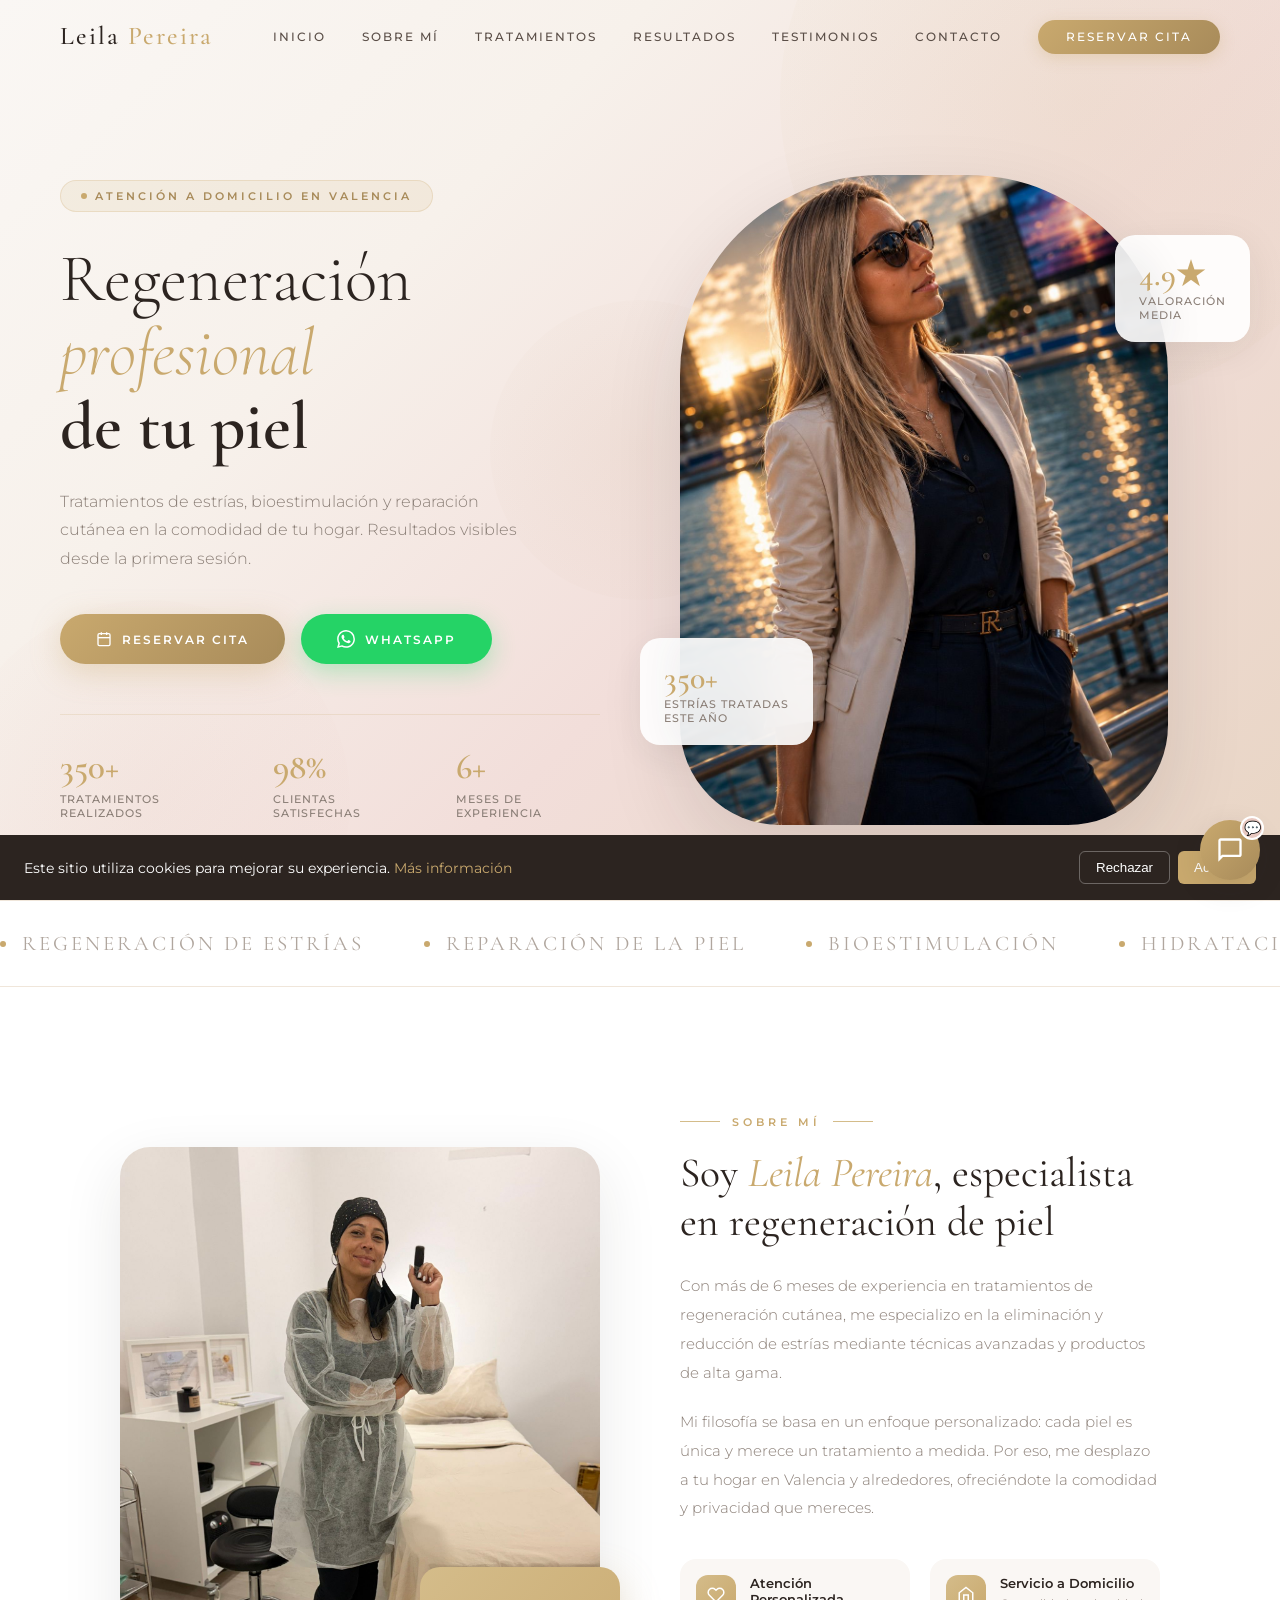
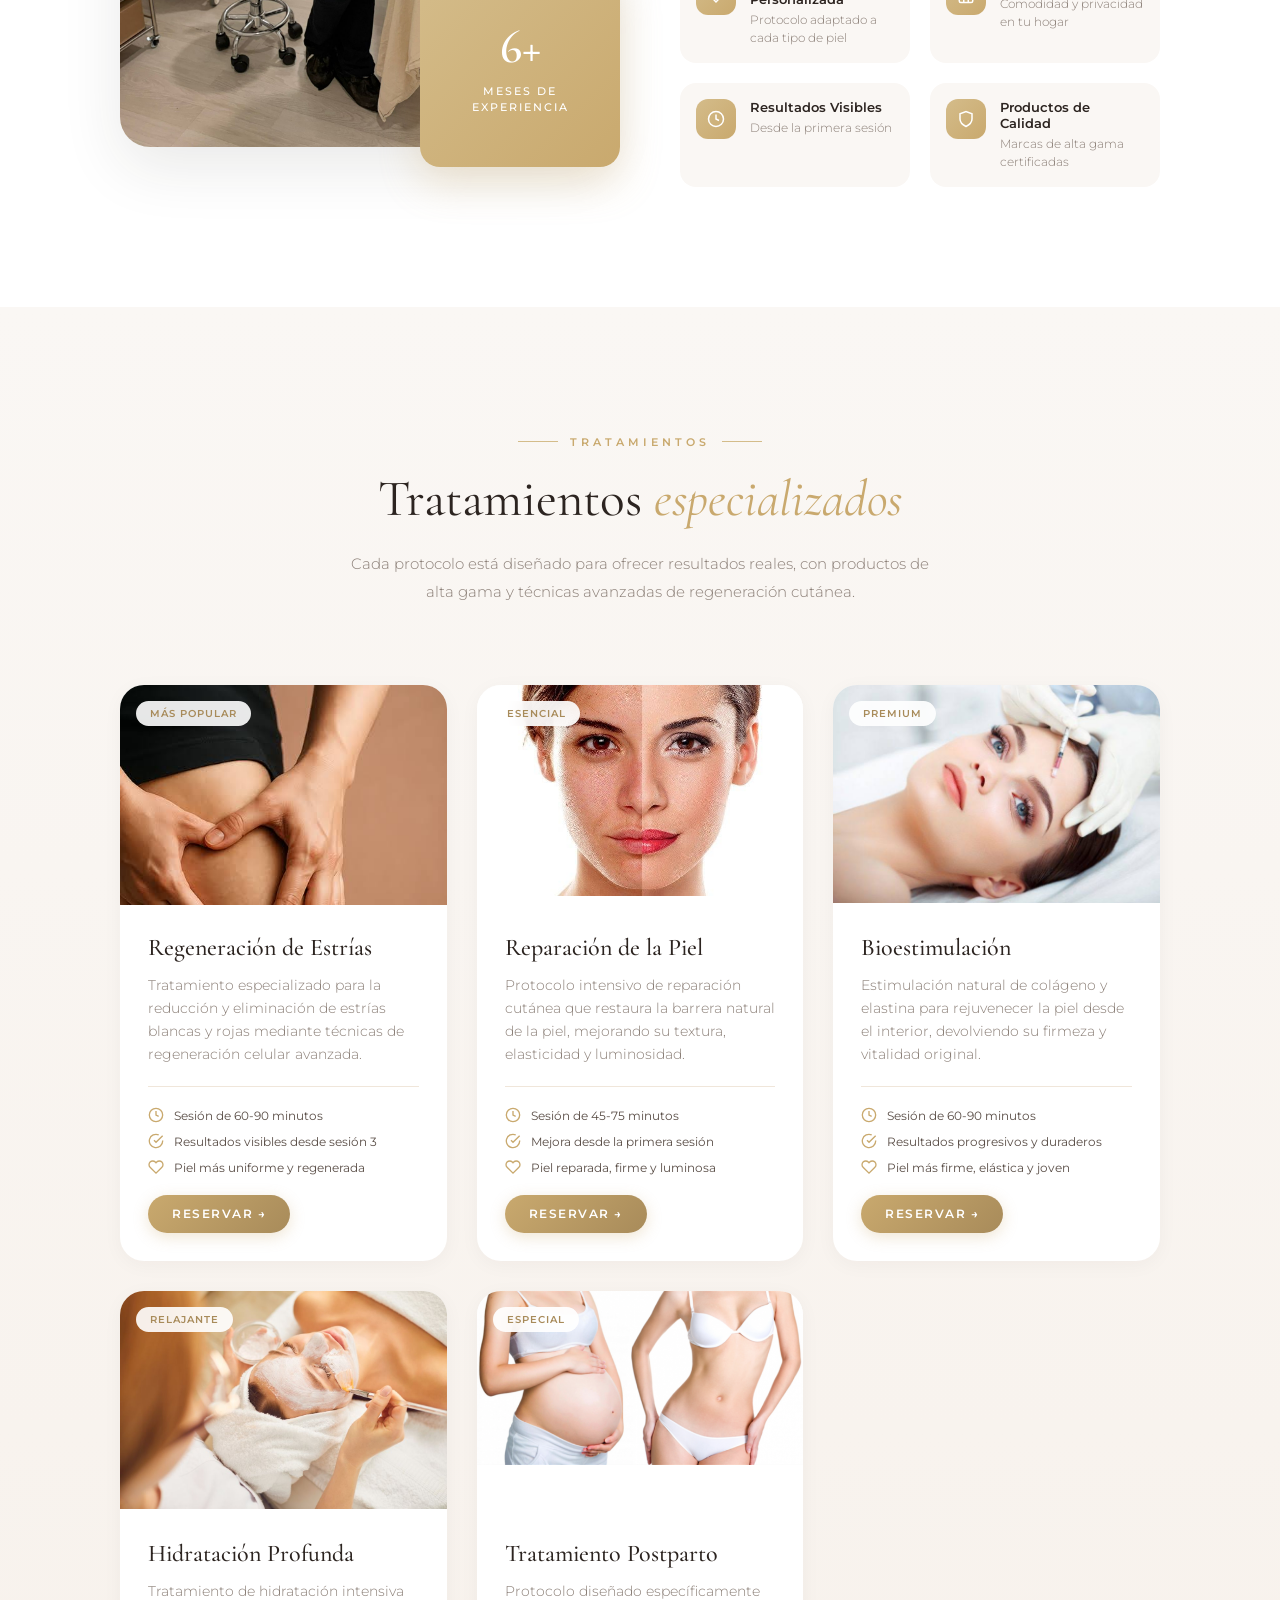
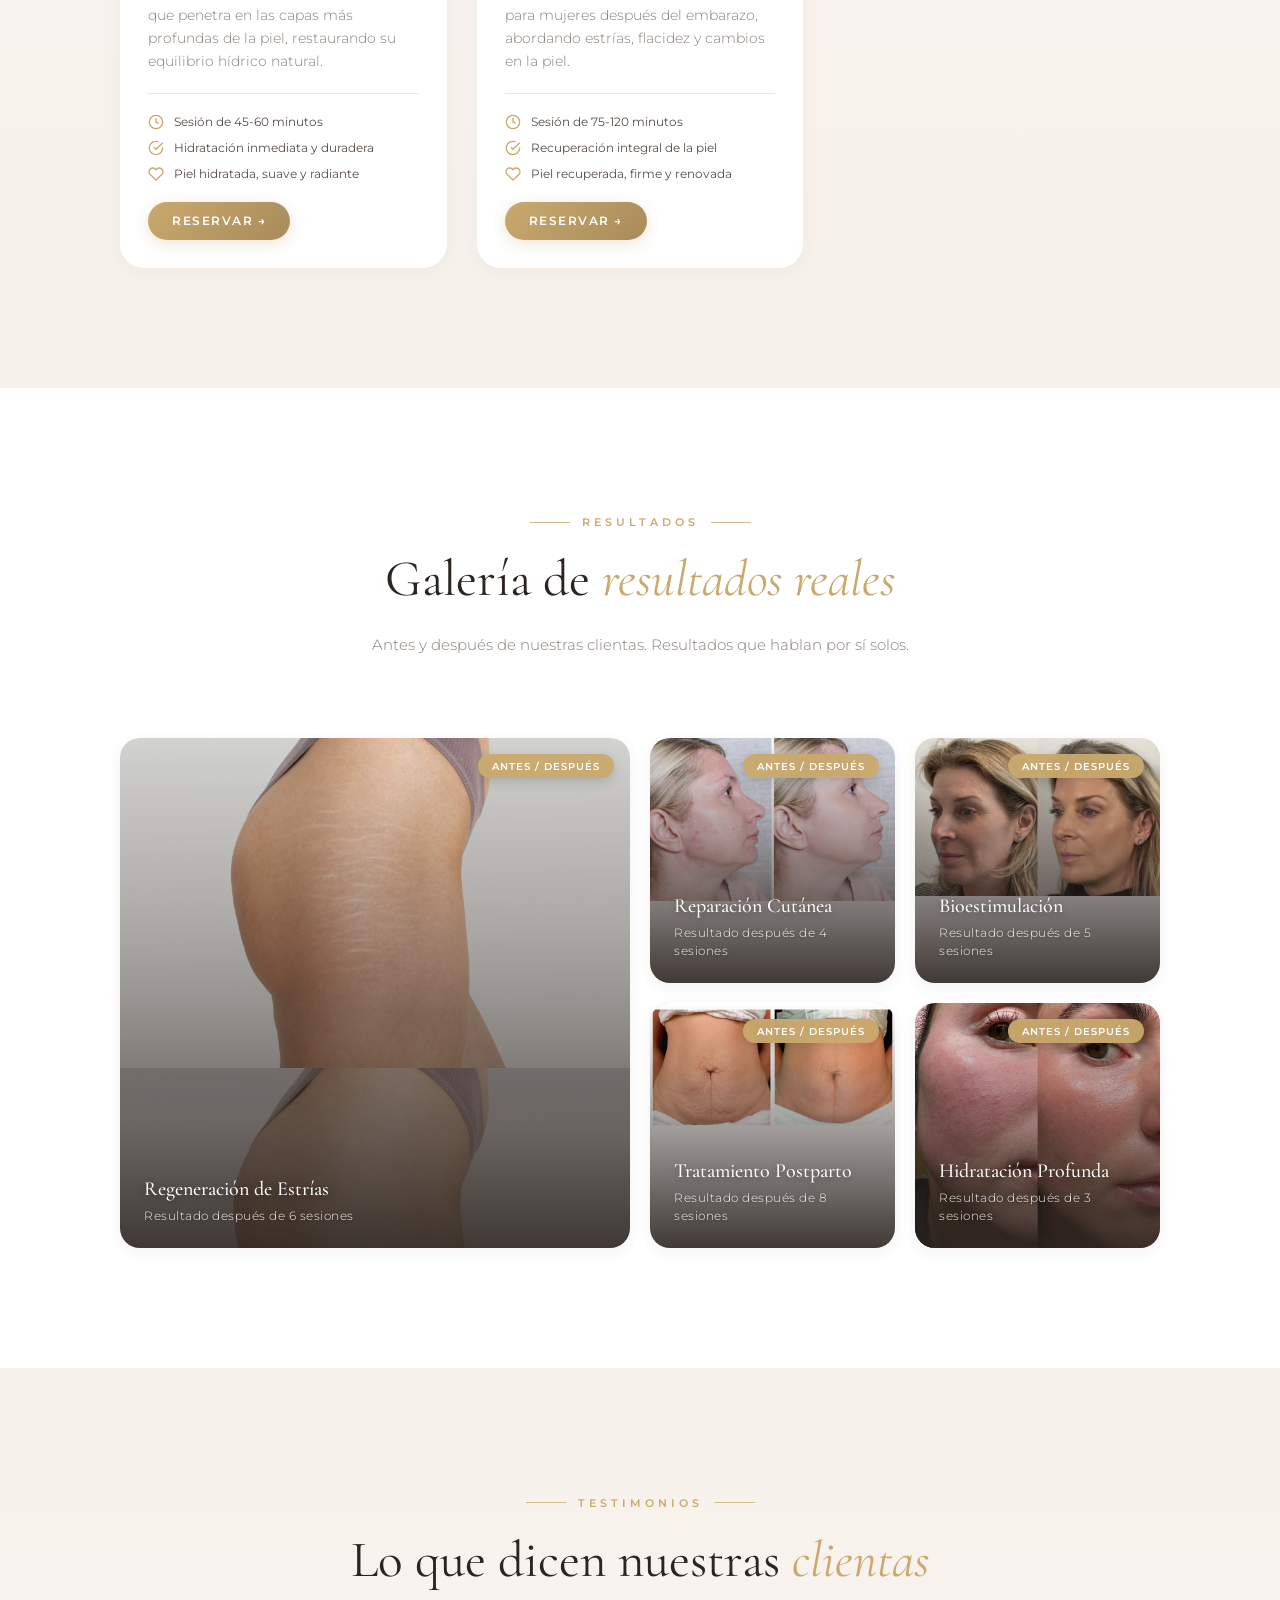
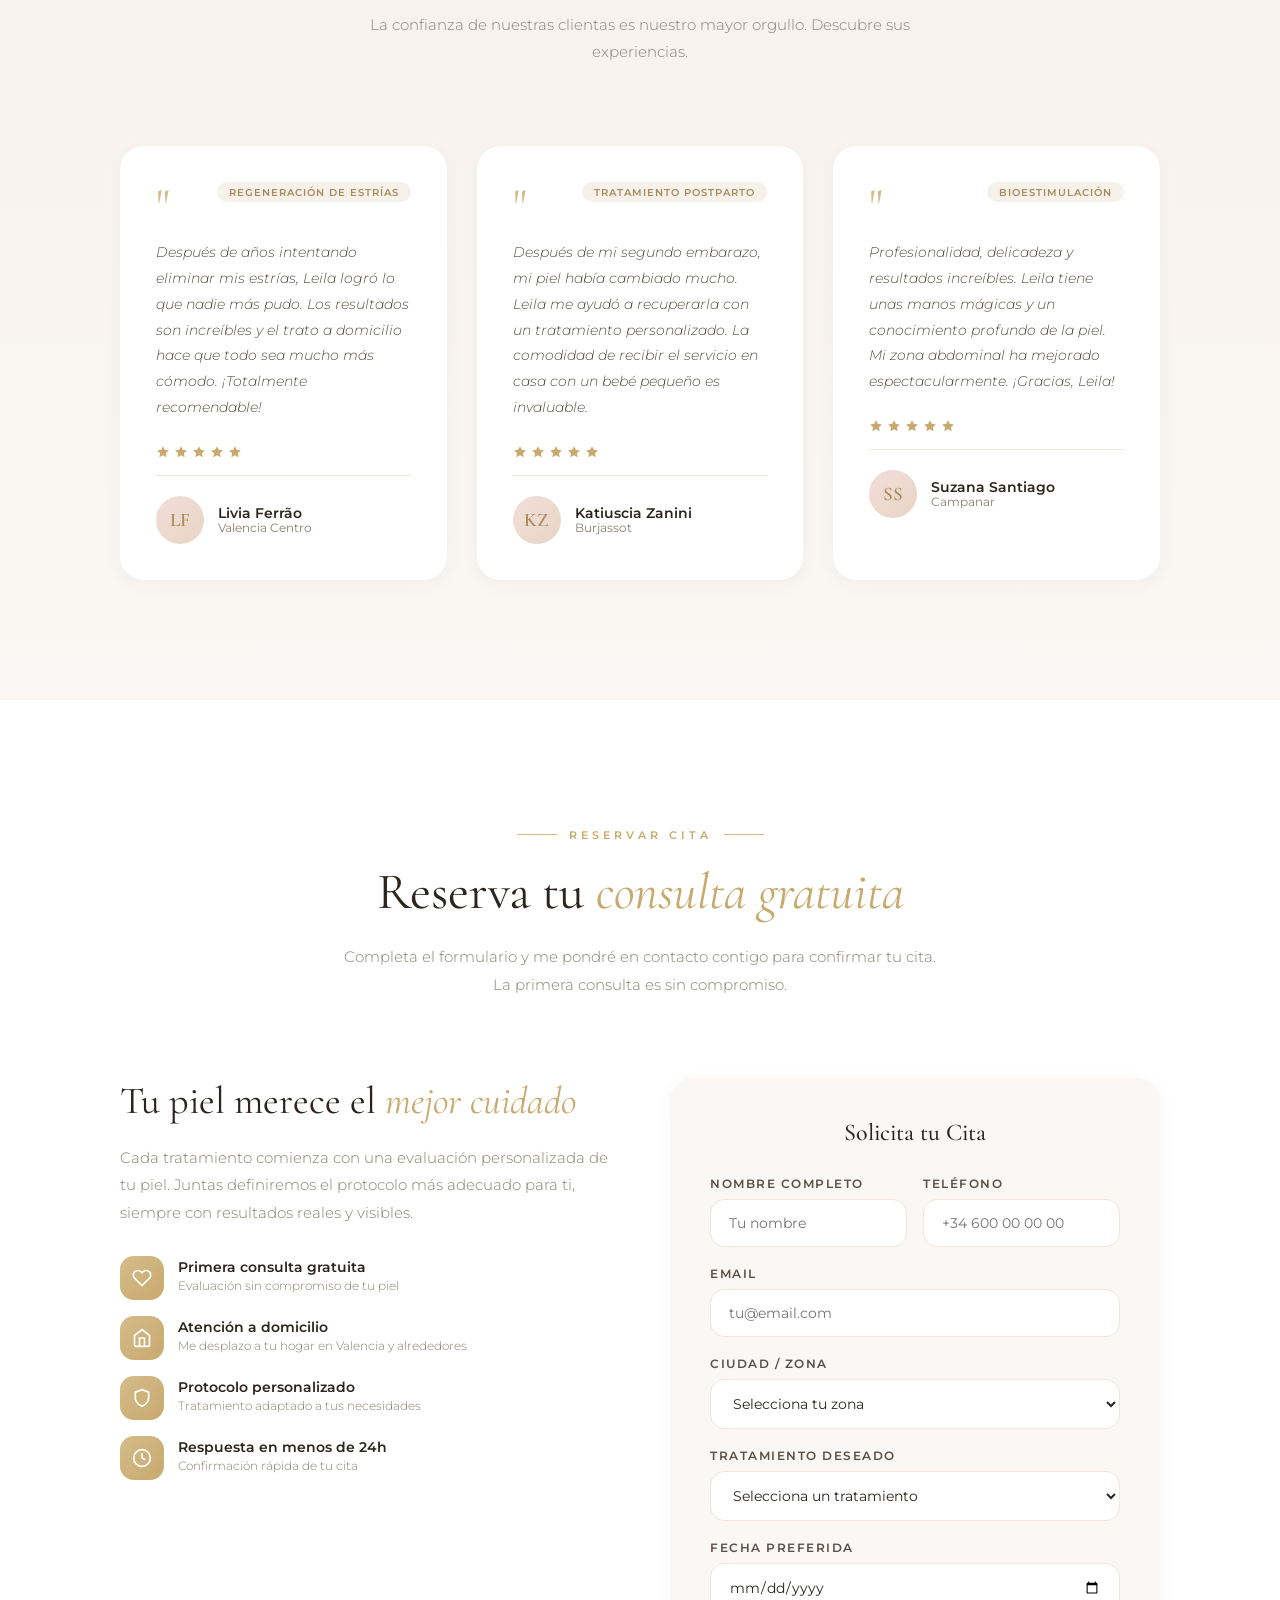
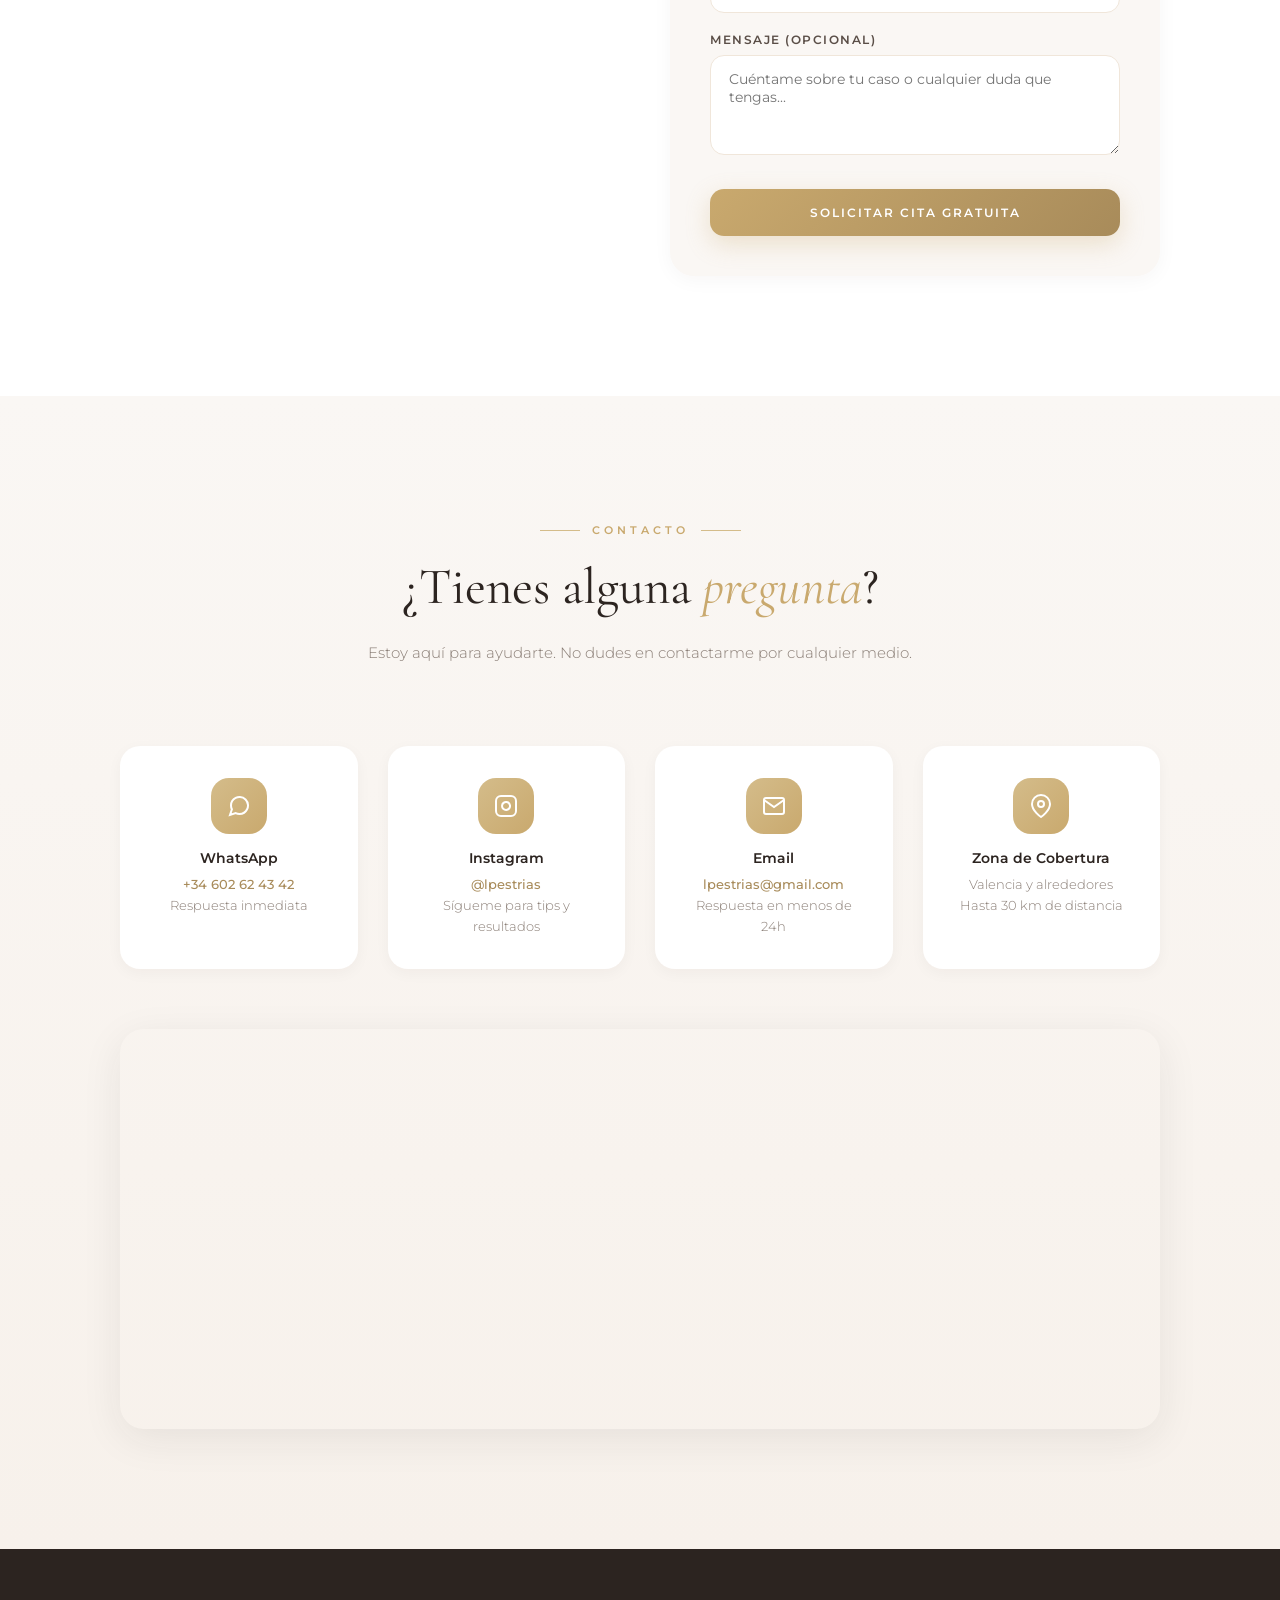
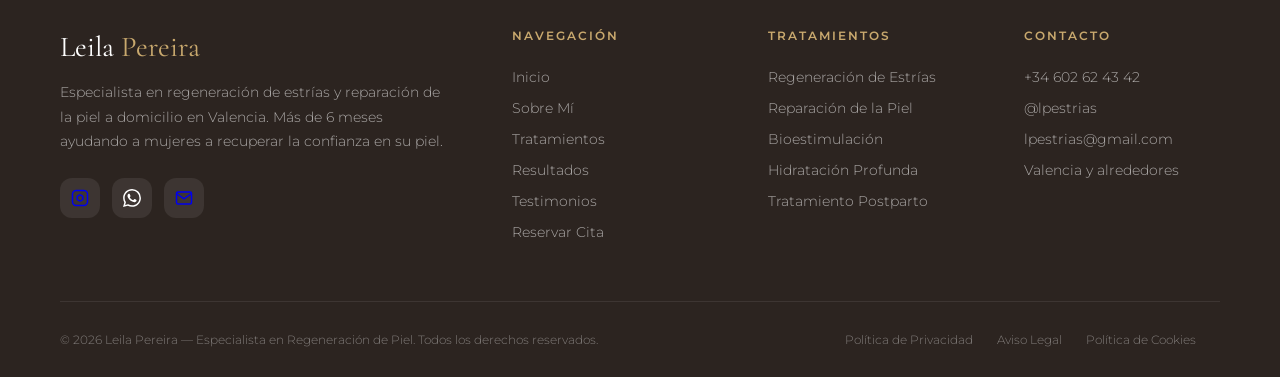
==== commit 433110d5: "feat: adicionar favicon e logo da aba" ====
--- a/index.html
+++ b/index.html
@@ -25,6 +25,22 @@
   <meta property="og:image:height" content="630">
   <meta property="og:image:alt" content="Tratamiento de regeneración de estrías con Leila Pereira">
 
+  <link rel="icon" type="image/png" sizes="32x32" href="img/logo.jpg">
+  <link rel="icon" type="image/png" sizes="16x16" href="img/logo.jpg">
+
+  <!-- Para dispositivos Apple (iPhone/iPad) -->
+  <link rel="apple-touch-icon" sizes="180x180" href="img/logo.jpg">
+
+  <!-- Para Android / PWA -->
+  <link rel="icon" type="image/png" sizes="192x192" href="img/logo.jpg">
+  <link rel="icon" type="image/png" sizes="512x512" href="img/logo.jpg">
+
+  <!-- Fallback para navegadores antigos -->
+  <link rel="shortcut icon" href="img/logo.jpg">
+
+  <!-- Cor da barra de endereço no mobile (opcional) -->
+  <meta name="theme-color" content="#C9A96E">
+
 </head>
 <body>
 
--- a/css/styles.css
+++ b/css/styles.css
@@ -1,1429 +1,490 @@
+/* ========================================
+   LEILA PEREIRA - STYLES.CSS
+   Premium Aesthetic Website - Valencia
+   Versão Final - Todas correções aplicadas
+   ======================================== */
+
+/* ===== VARIÁVEIS DE CORES ===== */
 :root {
-      --nude: #D4B8A0;
-      --nude-light: #E8D5C4;
-      --nude-dark: #B89B82;
-      --white: #FFFFFF;
-      --cream: #FAF7F4;
-      --beige: #F0E6DA;
-      --beige-light: #F7F1EB;
-      --gold: #C9A96E;
-      --gold-light: #D4BC8A;
-      --gold-dark: #A88B5A;
-      --pink: #E8C8C0;
-      --pink-light: #F2DEDA;
-      --pink-dark: #D4A89E;
-      --text-dark: #2C2420;
-      --text-medium: #5A4E47;
-      --text-light: #8A7E76;
-      --text-muted: #B0A69E;
-    }
-
-    * {
-      margin: 0;
-      padding: 0;
-      box-sizing: border-box;
-    }
-
-    html {
-      scroll-behavior: smooth;
-      overflow-x: hidden;
-    }
-
-    body {
-      font-family: 'Montserrat', sans-serif;
-      background-color: var(--cream);
-      color: var(--text-dark);
-      overflow-x: hidden;
-      -webkit-font-smoothing: antialiased;
-      -moz-osx-font-smoothing: grayscale;
-    }
-
-    /* ===== SCROLLBAR ===== */
-    ::-webkit-scrollbar { width: 6px; }
-    ::-webkit-scrollbar-track { background: var(--beige-light); }
-    ::-webkit-scrollbar-thumb { background: var(--gold-light); border-radius: 3px; }
-    ::-webkit-scrollbar-thumb:hover { background: var(--gold); }
-
-    /* ===== LOADING SCREEN ===== */
-    .loading-screen {
-      position: fixed;
-      top: 0; left: 0;
-      width: 100%; height: 100%;
-      background: linear-gradient(135deg, var(--cream) 0%, var(--beige) 50%, var(--pink-light) 100%);
-      display: flex;
-      align-items: center;
-      justify-content: center;
-      flex-direction: column;
-      z-index: 10000;
-      transition: opacity 0.8s ease, visibility 0.8s ease;
-    }
-    .loading-screen.hidden {
-      opacity: 0;
-      visibility: hidden;
-    }
-    .loading-logo {
-      font-family: 'Cormorant Garamond', serif;
-      font-size: 2.5rem;
-      color: var(--gold);
-      letter-spacing: 4px;
-      animation: fadeInUp 1s ease;
-    }
-    .loading-bar {
-      width: 120px;
-      height: 1px;
-      background: var(--nude-light);
-      margin-top: 20px;
-      position: relative;
-      overflow: hidden;
-    }
-    .loading-bar::after {
-      content: '';
-      position: absolute;
-      top: 0; left: -100%;
-      width: 100%; height: 100%;
-      background: var(--gold);
-      animation: loadingSlide 1.5s ease infinite;
-    }
-
-    @keyframes loadingSlide {
-      0% { left: -100%; }
-      100% { left: 100%; }
-    }
-
-    /* ===== NAVBAR ===== */
-    .navbar {
-      position: fixed;
-      top: 0; left: 0;
-      width: 100%;
-      padding: 20px 60px;
-      display: flex;
-      align-items: center;
-      justify-content: space-between;
-      z-index: 1000;
-      transition: all 0.5s cubic-bezier(0.4, 0, 0.2, 1);
-      background: transparent;
-    }
-    .navbar.scrolled {
-      background: rgba(250, 247, 244, 0.95);
-      backdrop-filter: blur(20px);
-      -webkit-backdrop-filter: blur(20px);
-      padding: 14px 60px;
-      box-shadow: 0 1px 30px rgba(44, 36, 32, 0.06);
-    }
-    .nav-brand {
-      font-family: 'Cormorant Garamond', serif;
-      font-size: 1.6rem;
-      font-weight: 500;
-      color: var(--text-dark);
-      text-decoration: none;
-      letter-spacing: 2px;
-    }
-    .nav-brand span {
-      color: var(--gold);
-    }
-    .nav-links {
-      display: flex;
-      align-items: center;
-      gap: 36px;
-      list-style: none;
-    }
-    .nav-links a {
-      text-decoration: none;
-      color: var(--text-medium);
-      font-size: 0.78rem;
-      font-weight: 500;
-      letter-spacing: 2px;
-      text-transform: uppercase;
-      position: relative;
-      transition: color 0.3s ease;
-    }
-    .nav-links a::after {
-      content: '';
-      position: absolute;
-      bottom: -4px; left: 0;
-      width: 0; height: 1px;
-      background: var(--gold);
-      transition: width 0.4s cubic-bezier(0.4, 0, 0.2, 1);
-    }
-    .nav-links a:hover { color: var(--gold); }
-    .nav-links a:hover::after { width: 100%; }
-
-    .nav-cta {
-      background: linear-gradient(135deg, var(--gold) 0%, var(--gold-dark) 100%);
-      color: var(--white) !important;
-      padding: 10px 28px;
-      border-radius: 30px;
-      font-size: 0.72rem !important;
-      letter-spacing: 2px !important;
-      transition: all 0.3s ease !important;
-      box-shadow: 0 4px 15px rgba(201, 169, 110, 0.3);
-    }
-    .nav-cta::after { display: none !important; }
-    .nav-cta:hover {
-      transform: translateY(-2px);
-      box-shadow: 0 6px 25px rgba(201, 169, 110, 0.4);
-      color: var(--white) !important;
-    }
-
-    /* Mobile Menu */
-    .menu-toggle {
-      display: none;
-      flex-direction: column;
-      gap: 5px;
-      cursor: pointer;
-      padding: 5px;
-      z-index: 1001;
-    }
-    .menu-toggle span {
-      width: 24px;
-      height: 1.5px;
-      background: var(--text-dark);
-      transition: all 0.3s ease;
-      transform-origin: center;
-    }
-    .menu-toggle.active span:nth-child(1) { transform: rotate(45deg) translate(5px, 4px); }
-    .menu-toggle.active span:nth-child(2) { opacity: 0; }
-    .menu-toggle.active span:nth-child(3) { transform: rotate(-45deg) translate(5px, -4px); }
-
-    .mobile-menu {
-      display: none;
-      position: fixed;
-      top: 0; left: 0;
-      width: 100%; height: 100%;
-      background: rgba(250, 247, 244, 0.98);
-      backdrop-filter: blur(30px);
-      z-index: 999;
-      flex-direction: column;
-      align-items: center;
-      justify-content: center;
-      gap: 30px;
-      opacity: 0;
-      transition: opacity 0.4s ease;
-    }
-    .mobile-menu.active { display: flex; opacity: 1; }
-    .mobile-menu a {
-      font-family: 'Cormorant Garamond', serif;
-      font-size: 2rem;
-      color: var(--text-dark);
-      text-decoration: none;
-      letter-spacing: 3px;
-      transition: color 0.3s ease;
-    }
-    .mobile-menu a:hover { color: var(--gold); }
-
-    /* ===== HERO SECTION ===== */
-    .hero {
-      min-height: 100vh;
-      display: flex;
-      align-items: center;
-      position: relative;
-      overflow: hidden;
-      background: linear-gradient(135deg, var(--cream) 0%, var(--beige-light) 30%, var(--pink-light) 60%, var(--nude-light) 100%);
-    }
-    .hero-bg-shapes {
-      position: absolute;
-      top: 0; left: 0;
-      width: 100%; height: 100%;
-      pointer-events: none;
-    }
-    .hero-shape {
-      position: absolute;
-      border-radius: 50%;
-      opacity: 0.15;
-    }
-    .hero-shape-1 {
-      width: 600px; height: 600px;
-      background: radial-gradient(circle, var(--gold-light), transparent);
-      top: -200px; right: -100px;
-      animation: float 8s ease-in-out infinite;
-    }
-    .hero-shape-2 {
-      width: 400px; height: 400px;
-      background: radial-gradient(circle, var(--pink), transparent);
-      bottom: -100px; left: -50px;
-      animation: float 10s ease-in-out infinite reverse;
-    }
-    .hero-shape-3 {
-      width: 300px; height: 300px;
-      background: radial-gradient(circle, var(--nude), transparent);
-      top: 50%; left: 50%;
-      transform: translate(-50%, -50%);
-      animation: float 12s ease-in-out infinite;
-    }
-
-    @keyframes float {
-      0%, 100% { transform: translate(0, 0) scale(1); }
-      33% { transform: translate(30px, -30px) scale(1.05); }
-      66% { transform: translate(-20px, 20px) scale(0.95); }
-    }
-
-    .hero-content {
-      max-width: 1400px;
-      margin: 0 auto;
-      padding: 0 60px;
-      display: grid;
-      grid-template-columns: 1fr 1fr;
-      gap: 80px;
-      align-items: center;
-      width: 100%;
-      position: relative;
-      z-index: 2;
-    }
-    .hero-text {
-      animation: fadeInUp 1s ease 0.5s both;
-    }
-    .hero-badge {
-      display: inline-flex;
-      align-items: center;
-      gap: 8px;
-      background: rgba(201, 169, 110, 0.12);
-      border: 1px solid rgba(201, 169, 110, 0.25);
-      padding: 8px 20px;
-      border-radius: 30px;
-      font-size: 0.7rem;
-      font-weight: 600;
-      letter-spacing: 3px;
-      text-transform: uppercase;
-      color: var(--gold-dark);
-      margin-bottom: 30px;
-    }
-    .hero-badge::before {
-      content: '';
-      width: 6px; height: 6px;
-      background: var(--gold);
-      border-radius: 50%;
-      animation: pulse 2s ease infinite;
-    }
-    @keyframes pulse {
-      0%, 100% { opacity: 1; transform: scale(1); }
-      50% { opacity: 0.5; transform: scale(1.5); }
-    }
-
-    .hero-title {
-      font-family: 'Cormorant Garamond', serif;
-      font-size: 4.2rem;
-      font-weight: 300;
-      line-height: 1.1;
-      color: var(--text-dark);
-      margin-bottom: 24px;
-    }
-    .hero-title em {
-      font-style: italic;
-      color: var(--gold);
-    }
-    .hero-title strong {
-      font-weight: 600;
-      display: block;
-    }
-    .hero-subtitle {
-      font-size: 1rem;
-      font-weight: 300;
-      color: var(--text-light);
-      line-height: 1.8;
-      margin-bottom: 40px;
-      max-width: 480px;
-    }
-    .hero-buttons {
-      display: flex;
-      gap: 16px;
-      flex-wrap: wrap;
-    }
-    .btn-primary {
-      display: inline-flex;
-      align-items: center;
-      gap: 10px;
-      background: linear-gradient(135deg, var(--gold) 0%, var(--gold-dark) 100%);
-      color: var(--white);
-      padding: 16px 36px;
-      border-radius: 50px;
-      text-decoration: none;
-      font-size: 0.78rem;
-      font-weight: 600;
-      letter-spacing: 2px;
-      text-transform: uppercase;
-      transition: all 0.4s cubic-bezier(0.4, 0, 0.2, 1);
-      box-shadow: 0 8px 30px rgba(201, 169, 110, 0.35);
-      border: none;
-      cursor: pointer;
-    }
-    .btn-primary:hover {
-      transform: translateY(-3px);
-      box-shadow: 0 12px 40px rgba(201, 169, 110, 0.45);
-    }
-    .btn-secondary {
-      display: inline-flex;
-      align-items: center;
-      gap: 10px;
-      background: transparent;
-      color: var(--text-dark);
-      padding: 16px 36px;
-      border-radius: 50px;
-      text-decoration: none;
-      font-size: 0.78rem;
-      font-weight: 500;
-      letter-spacing: 2px;
-      text-transform: uppercase;
-      border: 1px solid var(--nude);
-      transition: all 0.4s ease;
-      cursor: pointer;
-    }
-    .btn-secondary:hover {
-      background: var(--white);
-      border-color: var(--gold-light);
-      transform: translateY(-3px);
-      box-shadow: 0 8px 25px rgba(44, 36, 32, 0.08);
-    }
-    .btn-whatsapp {
-      display: inline-flex;
-      align-items: center;
-      gap: 10px;
-      background: #25D366;
-      color: var(--white);
-      padding: 16px 36px;
-      border-radius: 50px;
-      text-decoration: none;
-      font-size: 0.78rem;
-      font-weight: 600;
-      letter-spacing: 2px;
-      text-transform: uppercase;
-      transition: all 0.4s ease;
-      box-shadow: 0 8px 25px rgba(37, 211, 102, 0.3);
-      border: none;
-      cursor: pointer;
-    }
-    .btn-whatsapp:hover {
-      transform: translateY(-3px);
-      box-shadow: 0 12px 35px rgba(37, 211, 102, 0.4);
-    }
-
-    .hero-image {
-      position: relative;
-      animation: fadeInRight 1.2s ease 0.8s both;
-    }
-    .hero-image-wrapper {
-      position: relative;
-      border-radius: 200px 200px 100px 100px;
-      overflow: hidden;
-      aspect-ratio: 3/4;
-      max-height: 650px;
-      box-shadow: 0 30px 80px rgba(44, 36, 32, 0.12);
-    }
-    .hero-image-wrapper img {
-      width: 100%;
-      height: 100%;
-      object-fit: cover;
-    }
-    .hero-image-placeholder {
-      width: 100%;
-      height: 100%;
-      background: linear-gradient(135deg, var(--nude-light) 0%, var(--pink) 50%, var(--nude) 100%);
-      display: flex;
-      align-items: center;
-      justify-content: center;
-      flex-direction: column;
-      gap: 10px;
-    }
-    .hero-image-placeholder svg {
-      width: 80px;
-      height: 80px;
-      opacity: 0.4;
-    }
-    .hero-image-placeholder span {
-      font-size: 0.7rem;
-      letter-spacing: 2px;
-      text-transform: uppercase;
-      color: var(--text-muted);
-    }
-    .hero-float-card {
-      position: absolute;
-      background: rgba(255, 255, 255, 0.9);
-      backdrop-filter: blur(20px);
-      border-radius: 20px;
-      padding: 20px 24px;
-      box-shadow: 0 10px 40px rgba(44, 36, 32, 0.08);
-      animation: floatCard 4s ease-in-out infinite;
-    }
-    .hero-float-card-1 {
-      bottom: 80px; left: -40px;
-    }
-    .hero-float-card-2 {
-      top: 60px; right: -30px;
-      animation-delay: 2s;
-    }
-    .float-card-number {
-      font-family: 'Cormorant Garamond', serif;
-      font-size: 2rem;
-      font-weight: 600;
-      color: var(--gold);
-    }
-    .float-card-label {
-      font-size: 0.68rem;
-      font-weight: 500;
-      color: var(--text-light);
-      letter-spacing: 1px;
-      text-transform: uppercase;
-    }
-
-    @keyframes floatCard {
-      0%, 100% { transform: translateY(0); }
-      50% { transform: translateY(-10px); }
-    }
-
-    .hero-stats {
-      display: flex;
-      gap: 40px;
-      margin-top: 50px;
-      padding-top: 30px;
-      border-top: 1px solid rgba(201, 169, 110, 0.2);
-    }
-    .hero-stat-number {
-      font-family: 'Cormorant Garamond', serif;
-      font-size: 2.2rem;
-      font-weight: 600;
-      color: var(--gold);
-    }
-    .hero-stat-label {
-      font-size: 0.7rem;
-      font-weight: 500;
-      color: var(--text-light);
-      letter-spacing: 1px;
-      text-transform: uppercase;
-      margin-top: 4px;
-    }
-
-    /* ===== MARQUEE ===== */
-    .marquee-section {
-      padding: 30px 0;
-      background: var(--white);
-      overflow: hidden;
-      border-top: 1px solid var(--beige);
-      border-bottom: 1px solid var(--beige);
-    }
-    .marquee-track {
-      display: flex;
-      gap: 60px;
-      animation: marquee 30s linear infinite;
-      width: max-content;
-    }
-    .marquee-item {
-      display: flex;
-      align-items: center;
-      gap: 16px;
-      white-space: nowrap;
-      font-family: 'Cormorant Garamond', serif;
-      font-size: 1.3rem;
-      font-weight: 400;
-      color: var(--text-muted);
-      letter-spacing: 3px;
-      text-transform: uppercase;
-    }
-    .marquee-item .dot {
-      width: 6px; height: 6px;
-      background: var(--gold);
-      border-radius: 50%;
-    }
-    @keyframes marquee {
-      0% { transform: translateX(0); }
-      100% { transform: translateX(-50%); }
-    }
-
-    /* ===== SECTION COMMON ===== */
-    .section {
-      padding: 120px 60px;
-      max-width: 1400px;
-      margin: 0 auto;
-    }
-    .section-full {
-      padding: 120px 60px;
-    }
-    .section-header {
-      text-align: center;
-      margin-bottom: 80px;
-    }
-    .section-label {
-      display: inline-flex;
-      align-items: center;
-      gap: 12px;
-      font-size: 0.7rem;
-      font-weight: 600;
-      letter-spacing: 4px;
-      text-transform: uppercase;
-      color: var(--gold);
-      margin-bottom: 20px;
-    }
-    .section-label::before,
-    .section-label::after {
-      content: '';
-      width: 40px;
-      height: 1px;
-      background: var(--gold-light);
-    }
-    .section-title {
-      font-family: 'Cormorant Garamond', serif;
-      font-size: 3.2rem;
-      font-weight: 400;
-      color: var(--text-dark);
-      line-height: 1.2;
-    }
-    .section-title em {
-      font-style: italic;
-      color: var(--gold);
-    }
-    .section-subtitle {
-      font-size: 0.95rem;
-      font-weight: 300;
-      color: var(--text-light);
-      line-height: 1.8;
-      max-width: 600px;
-      margin: 20px auto 0;
-    }
-
-    /* ===== ABOUT SECTION ===== */
-    .about-section {
-      background: var(--white);
-    }
-    .about-grid {
-      display: grid;
-      grid-template-columns: 1fr 1fr;
-      gap: 80px;
-      align-items: center;
-    }
-    .about-image {
-      position: relative;
-    }
-    .about-image-main {
-      border-radius: 30px;
-      overflow: hidden;
-      aspect-ratio: 4/5;
-      box-shadow: 0 20px 60px rgba(44, 36, 32, 0.1);
-    }
-    .about-image-main .placeholder {
-      width: 100%;
-      height: 100%;
-      background: linear-gradient(135deg, var(--beige) 0%, var(--pink-light) 100%);
-      display: flex;
-      align-items: center;
-      justify-content: center;
-    }
-    .about-image-accent {
-      position: absolute;
-      bottom: -20px;
-      right: -20px;
-      width: 200px;
-      height: 200px;
-      border-radius: 20px;
-      background: linear-gradient(135deg, var(--gold-light), var(--gold));
-      display: flex;
-      align-items: center;
-      justify-content: center;
-      flex-direction: column;
-      gap: 8px;
-      box-shadow: 0 15px 40px rgba(201, 169, 110, 0.3);
-    }
-    .accent-number {
-      font-family: 'Cormorant Garamond', serif;
-      font-size: 3rem;
-      font-weight: 600;
-      color: var(--white);
-    }
-    .accent-text {
-      font-size: 0.7rem;
-      font-weight: 500;
-      color: var(--white);
-      letter-spacing: 2px;
-      text-transform: uppercase;
-      text-align: center;
-      line-height: 1.4;
-    }
-    .about-content h3 {
-      font-family: 'Cormorant Garamond', serif;
-      font-size: 2.6rem;
-      font-weight: 400;
-      color: var(--text-dark);
-      line-height: 1.2;
-      margin-bottom: 24px;
-    }
-    .about-content h3 em {
-      font-style: italic;
-      color: var(--gold);
-    }
-    .about-content p {
-      font-size: 0.95rem;
-      font-weight: 300;
-      color: var(--text-light);
-      line-height: 1.9;
-      margin-bottom: 20px;
-    }
-    .about-features {
-      display: grid;
-      grid-template-columns: 1fr 1fr;
-      gap: 20px;
-      margin-top: 36px;
-    }
-    .about-feature {
-      display: flex;
-      align-items: flex-start;
-      gap: 14px;
-      padding: 16px;
-      background: var(--cream);
-      border-radius: 16px;
-      transition: all 0.3s ease;
-    }
-    .about-feature:hover {
-      transform: translateY(-3px);
-      box-shadow: 0 8px 25px rgba(44, 36, 32, 0.06);
-    }
-    .about-feature-icon {
-      width: 40px;
-      height: 40px;
-      border-radius: 12px;
-      background: linear-gradient(135deg, var(--gold-light), var(--gold));
-      display: flex;
-      align-items: center;
-      justify-content: center;
-      flex-shrink: 0;
-    }
-    .about-feature-icon svg {
-      width: 18px;
-      height: 18px;
-      stroke: var(--white);
-      fill: none;
-      stroke-width: 2;
-    }
-    .about-feature-text h4 {
-      font-size: 0.82rem;
-      font-weight: 600;
-      color: var(--text-dark);
-      margin-bottom: 4px;
-    }
-    .about-feature-text p {
-      font-size: 0.75rem;
-      font-weight: 300;
-      color: var(--text-light);
-      line-height: 1.5;
-      margin-bottom: 0;
-    }
-
-    /* ===== TREATMENTS SECTION ===== */
-    .treatments-section {
-      background: linear-gradient(180deg, var(--cream) 0%, var(--beige-light) 100%);
-    }
-    .treatments-grid {
-      display: grid;
-      grid-template-columns: repeat(3, 1fr);
-      gap: 30px;
-    }
-    .treatment-card {
-      background: var(--white);
-      border-radius: 24px;
-      overflow: hidden;
-      transition: all 0.5s cubic-bezier(0.4, 0, 0.2, 1);
-      box-shadow: 0 4px 20px rgba(44, 36, 32, 0.04);
-      position: relative;
-    }
-    .treatment-card:hover {
-      transform: translateY(-8px);
-      box-shadow: 0 20px 60px rgba(44, 36, 32, 0.1);
-    }
-    .treatment-card-image {
-      height: 220px;
-      position: relative;
-      overflow: hidden;
-    }
-    .treatment-card-image .placeholder {
-      width: 100%;
-      height: 100%;
-      display: flex;
-      align-items: center;
-      justify-content: center;
-      transition: transform 0.5s ease;
-    }
-    .treatment-card:hover .treatment-card-image .placeholder {
-      transform: scale(1.05);
-    }
-    .treatment-card-image .placeholder-1 { background: linear-gradient(135deg, var(--pink-light), var(--nude-light)); }
-    .treatment-card-image .placeholder-2 { background: linear-gradient(135deg, var(--nude-light), var(--beige)); }
-    .treatment-card-image .placeholder-3 { background: linear-gradient(135deg, var(--beige), var(--pink-light)); }
-    .treatment-card-image .placeholder-4 { background: linear-gradient(135deg, var(--pink), var(--nude)); }
-    .treatment-card-image .placeholder-5 { background: linear-gradient(135deg, var(--nude), var(--pink-light)); }
-
-    .treatment-card-tag {
-      position: absolute;
-      top: 16px;
-      left: 16px;
-      background: rgba(255, 255, 255, 0.9);
-      backdrop-filter: blur(10px);
-      padding: 6px 14px;
-      border-radius: 20px;
-      font-size: 0.65rem;
-      font-weight: 600;
-      letter-spacing: 1px;
-      text-transform: uppercase;
-      color: var(--gold-dark);
-    }
-    .treatment-card-body {
-      padding: 28px;
-    }
-    .treatment-card-body h3 {
-      font-family: 'Cormorant Garamond', serif;
-      font-size: 1.5rem;
-      font-weight: 500;
-      color: var(--text-dark);
-      margin-bottom: 12px;
-    }
-    .treatment-card-body p {
-      font-size: 0.85rem;
-      font-weight: 300;
-      color: var(--text-light);
-      line-height: 1.7;
-      margin-bottom: 20px;
-    }
-    .treatment-card-meta {
-      display: flex;
-      flex-direction: column;
-      gap: 10px;
-      padding-top: 20px;
-      border-top: 1px solid var(--beige);
-    }
-    .treatment-meta-item {
-      display: flex;
-      align-items: center;
-      gap: 10px;
-      font-size: 0.78rem;
-      color: var(--text-medium);
-    }
-    .treatment-meta-item svg {
-      width: 16px;
-      height: 16px;
-      stroke: var(--gold);
-      fill: none;
-      stroke-width: 2;
-      flex-shrink: 0;
-    }
-    .treatment-card-cta {
-      display: inline-flex;
-      align-items: center;
-      gap: 8px;
-      margin-top: 20px;
-      padding: 12px 24px;
-      background: linear-gradient(135deg, var(--gold) 0%, var(--gold-dark) 100%);
-      color: var(--white);
-      border-radius: 30px;
-      font-size: 0.72rem;
-      font-weight: 600;
-      letter-spacing: 1.5px;
-      text-transform: uppercase;
-      text-decoration: none;
-      transition: all 0.3s ease;
-      box-shadow: 0 4px 15px rgba(201, 169, 110, 0.3);
-    }
-    .treatment-card-cta:hover {
-      transform: translateY(-2px);
-      box-shadow: 0 8px 25px rgba(201, 169, 110, 0.4);
-    }
-
-    /* ===== GALLERY SECTION ===== */
-    .gallery-section {
-      background: var(--white);
-    }
-    .gallery-grid {
-      display: grid;
-      grid-template-columns: repeat(4, 1fr);
-      gap: 20px;
-    }
-    .gallery-item {
-      position: relative;
-      border-radius: 20px;
-      overflow: hidden;
-      aspect-ratio: 1;
-      cursor: pointer;
-      group: true;
-    }
-    .gallery-item:nth-child(1) { grid-column: span 2; grid-row: span 2; }
-    .gallery-item .placeholder {
-      width: 100%;
-      height: 100%;
-      transition: transform 0.6s ease;
-    }
-    .gallery-item:hover .placeholder { transform: scale(1.08); }
-    .gallery-placeholder-1 { background: linear-gradient(135deg, var(--nude-light), var(--pink-light)); }
-    .gallery-placeholder-2 { background: linear-gradient(135deg, var(--pink-light), var(--beige)); }
-    .gallery-placeholder-3 { background: linear-gradient(135deg, var(--beige), var(--nude)); }
-    .gallery-placeholder-4 { background: linear-gradient(135deg, var(--nude), var(--pink-light)); }
-    .gallery-placeholder-5 { background: linear-gradient(135deg, var(--pink), var(--beige)); }
-
-    .gallery-overlay {
-      position: absolute;
-      inset: 0;
-      background: linear-gradient(180deg, transparent 40%, rgba(44, 36, 32, 0.7) 100%);
-      opacity: 0;
-      transition: opacity 0.4s ease;
-      display: flex;
-      align-items: flex-end;
-      padding: 24px;
-    }
-    .gallery-item:hover .gallery-overlay { opacity: 1; }
-    .gallery-overlay-text {
-      color: var(--white);
-    }
-    .gallery-overlay-text h4 {
-      font-family: 'Cormorant Garamond', serif;
-      font-size: 1.2rem;
-      font-weight: 500;
-      margin-bottom: 4px;
-    }
-    .gallery-overlay-text p {
-      font-size: 0.72rem;
-      font-weight: 300;
-      letter-spacing: 1px;
-      opacity: 0.8;
-    }
-    .gallery-badge {
-      position: absolute;
-      top: 16px;
-      right: 16px;
-      background: rgba(201, 169, 110, 0.9);
-      backdrop-filter: blur(10px);
-      padding: 6px 14px;
-      border-radius: 20px;
-      font-size: 0.62rem;
-      font-weight: 600;
-      letter-spacing: 1px;
-      text-transform: uppercase;
-      color: var(--white);
-      opacity: 0;
-      transform: translateY(-10px);
-      transition: all 0.4s ease;
-    }
-    .gallery-item:hover .gallery-badge {
-      opacity: 1;
-      transform: translateY(0);
-    }
-
-    /* ===== TESTIMONIALS SECTION ===== */
-    .testimonials-section {
-      background: linear-gradient(180deg, var(--beige-light) 0%, var(--cream) 100%);
-    }
-    .testimonials-grid {
-      display: grid;
-      grid-template-columns: repeat(3, 1fr);
-      gap: 30px;
-    }
-    .testimonial-card {
-      background: var(--white);
-      border-radius: 24px;
-      padding: 36px;
-      transition: all 0.4s ease;
-      box-shadow: 0 4px 20px rgba(44, 36, 32, 0.04);
-      position: relative;
-    }
-    .testimonial-card:hover {
-      transform: translateY(-5px);
-      box-shadow: 0 15px 50px rgba(44, 36, 32, 0.08);
-    }
-    .testimonial-quote {
-      font-family: 'Cormorant Garamond', serif;
-      font-size: 3rem;
-      color: var(--gold-light);
-      line-height: 1;
-      margin-bottom: 10px;
-    }
-    .testimonial-text {
-      font-size: 0.9rem;
-      font-weight: 300;
-      color: var(--text-medium);
-      line-height: 1.8;
-      font-style: italic;
-      margin-bottom: 24px;
-    }
-    .testimonial-stars {
-      display: flex;
-      gap: 4px;
-      margin-bottom: 16px;
-    }
-    .testimonial-stars svg {
-      width: 14px;
-      height: 14px;
-      fill: var(--gold);
-    }
-    .testimonial-author {
-      display: flex;
-      align-items: center;
-      gap: 14px;
-      padding-top: 20px;
-      border-top: 1px solid var(--beige);
-    }
-    .testimonial-avatar {
-      width: 48px;
-      height: 48px;
-      border-radius: 50%;
-      background: linear-gradient(135deg, var(--pink-light), var(--nude-light));
-      display: flex;
-      align-items: center;
-      justify-content: center;
-      font-family: 'Cormorant Garamond', serif;
-      font-size: 1.2rem;
-      font-weight: 600;
-      color: var(--gold-dark);
-    }
-    .testimonial-author-info h4 {
-      font-size: 0.85rem;
-      font-weight: 600;
-      color: var(--text-dark);
-    }
-    .testimonial-author-info p {
-      font-size: 0.72rem;
-      font-weight: 400;
-      color: var(--text-light);
-    }
-    .testimonial-treatment {
-      position: absolute;
-      top: 36px;
-      right: 36px;
-      background: var(--beige-light);
-      padding: 4px 12px;
-      border-radius: 12px;
-      font-size: 0.62rem;
-      font-weight: 600;
-      letter-spacing: 1px;
-      text-transform: uppercase;
-      color: var(--gold-dark);
-    }
-
-    /* ===== BOOKING SECTION ===== */
-    .booking-section {
-      background: var(--white);
-    }
-    .booking-grid {
-      display: grid;
-      grid-template-columns: 1fr 1fr;
-      gap: 60px;
-      align-items: start;
-    }
-    .booking-info h3 {
-      font-family: 'Cormorant Garamond', serif;
-      font-size: 2.4rem;
-      font-weight: 400;
-      color: var(--text-dark);
-      line-height: 1.2;
-      margin-bottom: 20px;
-    }
-    .booking-info h3 em {
-      font-style: italic;
-      color: var(--gold);
-    }
-    .booking-info p {
-      font-size: 0.95rem;
-      font-weight: 300;
-      color: var(--text-light);
-      line-height: 1.8;
-      margin-bottom: 30px;
-    }
-    .booking-features {
-      display: flex;
-      flex-direction: column;
-      gap: 16px;
-    }
-    .booking-feature {
-      display: flex;
-      align-items: center;
-      gap: 14px;
-    }
-    .booking-feature-icon {
-      width: 44px;
-      height: 44px;
-      border-radius: 14px;
-      background: linear-gradient(135deg, var(--gold-light), var(--gold));
-      display: flex;
-      align-items: center;
-      justify-content: center;
-      flex-shrink: 0;
-    }
-    .booking-feature-icon svg {
-      width: 20px;
-      height: 20px;
-      stroke: var(--white);
-      fill: none;
-      stroke-width: 2;
-    }
-    .booking-feature-text h4 {
-      font-size: 0.85rem;
-      font-weight: 600;
-      color: var(--text-dark);
-    }
-    .booking-feature-text p {
-      font-size: 0.78rem;
-      font-weight: 300;
-      color: var(--text-light);
-      margin-bottom: 0;
-    }
-
-    .booking-form {
-      background: var(--cream);
-      border-radius: 24px;
-      padding: 40px;
-      box-shadow: 0 4px 20px rgba(44, 36, 32, 0.04);
-    }
-    .booking-form h4 {
-      font-family: 'Cormorant Garamond', serif;
-      font-size: 1.5rem;
-      font-weight: 500;
-      color: var(--text-dark);
-      margin-bottom: 30px;
-      text-align: center;
-    }
-    .form-group {
-      margin-bottom: 20px;
-    }
-    .form-group label {
-      display: block;
-      font-size: 0.72rem;
-      font-weight: 600;
-      letter-spacing: 1.5px;
-      text-transform: uppercase;
-      color: var(--text-medium);
-      margin-bottom: 8px;
-    }
-    .form-group input,
-    .form-group select,
-    .form-group textarea {
-      width: 100%;
-      padding: 14px 18px;
-      border: 1px solid var(--beige);
-      border-radius: 14px;
-      font-family: 'Montserrat', sans-serif;
-      font-size: 0.88rem;
-      font-weight: 400;
-      color: var(--text-dark);
-      background: var(--white);
-      transition: all 0.3s ease;
-      outline: none;
-    }
-    .form-group input:focus,
-    .form-group select:focus,
-    .form-group textarea:focus {
-      border-color: var(--gold-light);
-      box-shadow: 0 0 0 3px rgba(201, 169, 110, 0.1);
-    }
-    .form-group textarea {
-      resize: vertical;
-      min-height: 100px;
-    }
-    .form-row {
-      display: grid;
-      grid-template-columns: 1fr 1fr;
-      gap: 16px;
-    }
-    .form-submit {
-      width: 100%;
-      padding: 16px;
-      background: linear-gradient(135deg, var(--gold) 0%, var(--gold-dark) 100%);
-      color: var(--white);
-      border: none;
-      border-radius: 14px;
-      font-family: 'Montserrat', sans-serif;
-      font-size: 0.78rem;
-      font-weight: 600;
-      letter-spacing: 2px;
-      text-transform: uppercase;
-      cursor: pointer;
-      transition: all 0.4s ease;
-      box-shadow: 0 8px 25px rgba(201, 169, 110, 0.3);
-      margin-top: 10px;
-    }
-    .form-submit:hover {
-      transform: translateY(-2px);
-      box-shadow: 0 12px 35px rgba(201, 169, 110, 0.4);
-    }
-
-    /* ===== CONTACT SECTION ===== */
-    .contact-section {
-      background: linear-gradient(180deg, var(--cream) 0%, var(--beige-light) 100%);
-    }
-    .contact-grid {
-      display: grid;
-      grid-template-columns: repeat(4, 1fr);
-      gap: 30px;
-      margin-bottom: 60px;
-    }
-    .contact-card {
-      background: var(--white);
-      border-radius: 20px;
-      padding: 32px;
-      text-align: center;
-      transition: all 0.4s ease;
-      box-shadow: 0 4px 15px rgba(44, 36, 32, 0.04);
-    }
-    .contact-card:hover {
-      transform: translateY(-5px);
-      box-shadow: 0 15px 40px rgba(44, 36, 32, 0.08);
-    }
-    .contact-card-icon {
-      width: 56px;
-      height: 56px;
-      border-radius: 18px;
-      background: linear-gradient(135deg, var(--gold-light), var(--gold));
-      display: flex;
-      align-items: center;
-      justify-content: center;
-      margin: 0 auto 16px;
-    }
-    .contact-card-icon svg {
-      width: 24px;
-      height: 24px;
-      stroke: var(--white);
-      fill: none;
-      stroke-width: 2;
-    }
-    .contact-card h4 {
-      font-size: 0.85rem;
-      font-weight: 600;
-      color: var(--text-dark);
-      margin-bottom: 8px;
-    }
-    .contact-card p {
-      font-size: 0.82rem;
-      font-weight: 300;
-      color: var(--text-light);
-      line-height: 1.6;
-    }
-    .contact-card a {
-      color: var(--gold-dark);
-      text-decoration: none;
-      font-weight: 500;
-      transition: color 0.3s ease;
-    }
-    .contact-card a:hover { color: var(--gold); }
-
-    .contact-map {
-      border-radius: 24px;
-      overflow: hidden;
-      height: 400px;
-      box-shadow: 0 10px 40px rgba(44, 36, 32, 0.08);
-    }
-    .contact-map iframe {
-      width: 100%;
-      height: 100%;
-      border: none;
-    }
-
-    /* ===== FOOTER ===== */
-    .footer {
-      background: var(--text-dark);
-      color: var(--white);
-      padding: 80px 60px 30px;
-    }
-    .footer-grid {
-      display: grid;
-      grid-template-columns: 2fr 1fr 1fr 1fr;
-      gap: 60px;
-      margin-bottom: 60px;
-    }
-    .footer-brand h3 {
-      font-family: 'Cormorant Garamond', serif;
-      font-size: 1.8rem;
-      font-weight: 400;
-      margin-bottom: 16px;
-    }
-    .footer-brand h3 span { color: var(--gold); }
-    .footer-brand p {
-      font-size: 0.85rem;
-      font-weight: 300;
-      color: rgba(255, 255, 255, 0.6);
-      line-height: 1.8;
-      margin-bottom: 24px;
-    }
-    .footer-social {
-      display: flex;
-      gap: 12px;
-    }
-    .footer-social a {
-      width: 40px;
-      height: 40px;
-      border-radius: 12px;
-      background: rgba(255, 255, 255, 0.08);
-      display: flex;
-      align-items: center;
-      justify-content: center;
-      transition: all 0.3s ease;
-    }
-    .footer-social a:hover {
-      background: var(--gold);
-      transform: translateY(-3px);
-    }
-    .footer-social a svg {
-      width: 18px;
-      height: 18px;
-      fill: var(--white);
-    }
-    .footer-col h4 {
-      font-size: 0.72rem;
-      font-weight: 600;
-      letter-spacing: 2px;
-      text-transform: uppercase;
-      color: var(--gold);
-      margin-bottom: 24px;
-    }
-    .footer-col ul {
-      list-style: none;
-      display: flex;
-      flex-direction: column;
-      gap: 12px;
-    }
-    .footer-col ul a {
-      font-size: 0.85rem;
-      font-weight: 300;
-      color: rgba(255, 255, 255, 0.6);
-      text-decoration: none;
-      transition: all 0.3s ease;
-    }
-    .footer-col ul a:hover {
-      color: var(--white);
-      padding-left: 5px;
-    }
-    .footer-bottom {
-      padding-top: 30px;
-      border-top: 1px solid rgba(255, 255, 255, 0.08);
-      display: flex;
-      align-items: center;
-      justify-content: space-between;
-      flex-wrap: wrap;
-      gap: 16px;
-    }
-    .footer-bottom p {
-      font-size: 0.78rem;
-      font-weight: 300;
-      color: rgba(255, 255, 255, 0.4);
-    }
-    .footer-bottom-links {
-      display: flex;
-      gap: 24px;
-    }
-    .footer-bottom-links a {
-      font-size: 0.78rem;
-      font-weight: 300;
-      color: rgba(255, 255, 255, 0.4);
-      text-decoration: none;
-      transition: color 0.3s ease;
-    }
-    .footer-bottom-links a:hover { color: var(--gold); }
-
-    /* ===== WHATSAPP FLOAT ===== */
-    .whatsapp-float {
-      position: fixed;
-      bottom: 30px;
-      right: 30px;
-      width: 60px;
-      height: 60px;
-      background: #25D366;
-      border-radius: 50%;
-      display: flex;
-      align-items: center;
-      justify-content: center;
-      box-shadow: 0 8px 25px rgba(37, 211, 102, 0.4);
-      z-index: 998;
-      transition: all 0.3s ease;
-      animation: whatsappPulse 2s ease infinite;
-      text-decoration: none;
-    }
-    .whatsapp-float:hover {
-      transform: scale(1.1);
-      box-shadow: 0 12px 35px rgba(37, 211, 102, 0.5);
-    }
-    .whatsapp-float svg {
-      width: 30px;
-      height: 30px;
-      fill: var(--white);
-    }
-    @keyframes whatsappPulse {
-      0%, 100% { box-shadow: 0 8px 25px rgba(37, 211, 102, 0.4); }
-      50% { box-shadow: 0 8px 25px rgba(37, 211, 102, 0.4), 0 0 0 12px rgba(37, 211, 102, 0.15); }
-    }
-
-    /* ===== ANIMATIONS ===== */
-    @keyframes fadeInUp {
-      from { opacity: 0; transform: translateY(40px); }
-      to { opacity: 1; transform: translateY(0); }
-    }
-    @keyframes fadeInRight {
-      from { opacity: 0; transform: translateX(60px); }
-      to { opacity: 1; transform: translateX(0); }
-    }
-
-    .animate-on-scroll {
-      opacity: 0;
-      transform: translateY(40px);
-      transition: all 0.8s cubic-bezier(0.4, 0, 0.2, 1);
-    }
-    .animate-on-scroll.visible {
-      opacity: 1;
-      transform: translateY(0);
-    }
-
-    /* ===== RESPONSIVE ===== */
-    @media (max-width: 1200px) {
-      .hero-title { font-size: 3.4rem; }
-      .hero-content { gap: 50px; }
-      .treatments-grid { grid-template-columns: repeat(2, 1fr); }
-      .gallery-grid { grid-template-columns: repeat(3, 1fr); }
-      .gallery-item:nth-child(1) { grid-column: span 1; grid-row: span 1; }
-    }
-
-    @media (max-width: 992px) {
-      .navbar { padding: 16px 30px; }
-      .navbar.scrolled { padding: 12px 30px; }
-      .nav-links { display: none; }
-      .menu-toggle { display: flex; }
-      .section { padding: 80px 30px; }
-      .section-full { padding: 80px 30px; }
-      .hero-content {
-        grid-template-columns: 1fr;
-        gap: 40px;
-        padding: 0 30px;
-        text-align: center;
-      }
-      .hero-title { font-size: 3rem; }
-      .hero-subtitle { margin: 0 auto 40px; }
-      .hero-buttons { justify-content: center; }
-      .hero-stats { justify-content: center; }
-      .hero-image { max-width: 400px; margin: 0 auto; }
-      .hero-float-card-1 { left: -10px; bottom: 40px; }
-      .hero-float-card-2 { right: -10px; top: 30px; }
-      .about-grid { grid-template-columns: 1fr; gap: 50px; }
-      .about-image { max-width: 500px; margin: 0 auto; }
-      .booking-grid { grid-template-columns: 1fr; }
-      .contact-grid { grid-template-columns: repeat(2, 1fr); }
-      .footer-grid { grid-template-columns: 1fr 1fr; gap: 40px; }
-    }
-
-    @media (max-width: 768px) {
-      .hero-title { font-size: 2.4rem; }
-      .section-title { font-size: 2.4rem; }
-      .treatments-grid { grid-template-columns: 1fr; }
-      .testimonials-grid { grid-template-columns: 1fr; }
-      .gallery-grid { grid-template-columns: repeat(2, 1fr); }
-      .about-features { grid-template-columns: 1fr; }
-      .form-row { grid-template-columns: 1fr; }
-      .contact-grid { grid-template-columns: 1fr; }
-      .footer-grid { grid-template-columns: 1fr; gap: 30px; }
-      .footer { padding: 60px 30px 30px; }
-      .footer-bottom { flex-direction: column; text-align: center; }
-      .hero-stats { flex-direction: column; gap: 20px; align-items: center; }
-      .about-content h3 { font-size: 2rem; }
-      .booking-info h3 { font-size: 2rem; }
-    }
-
-    @media (max-width: 480px) {
-      .navbar { padding: 14px 20px; }
-      .section { padding: 60px 20px; }
-      .section-full { padding: 60px 20px; }
-      .hero-content { padding: 0 20px; }
-      .hero-title { font-size: 2rem; }
-      .section-title { font-size: 2rem; }
-      .hero-buttons { flex-direction: column; align-items: center; }
-      .btn-primary, .btn-secondary, .btn-whatsapp { width: 100%; justify-content: center; }
-      .hero-float-card { display: none; }
-      .booking-form { padding: 24px; }
-      .gallery-grid { grid-template-columns: 1fr; }
-      .whatsapp-float { bottom: 20px; right: 20px; width: 54px; height: 54px; }
-    }
+  --nude: #D4B8A0;
+  --nude-light: #E8D5C4;
+  --nude-dark: #B89B82;
+  --white: #FFFFFF;
+  --cream: #FAF7F4;
+  --beige: #F0E6DA;
+  --beige-light: #F7F1EB;
+  --gold: #C9A96E;
+  --gold-light: #D4BC8A;
+  --gold-dark: #A88B5A;
+  --pink: #E8C8C0;
+  --pink-light: #F2DEDA;
+  --pink-dark: #D4A89E;
+  --text-dark: #2C2420;
+  --text-medium: #5A4E47;
+  --text-light: #8A7E76;
+  --text-muted: #B0A69E;
+}
+
+/* ===== RESET & BASE ===== */
+* {
+  margin: 0;
+  padding: 0;
+  box-sizing: border-box;
+}
+
+html {
+  scroll-behavior: smooth;
+  overflow-x: hidden;
+  scroll-padding-top: 100px;
+}
+
+body {
+  font-family: 'Montserrat', sans-serif;
+  background-color: var(--cream);
+  color: var(--text-dark);
+  overflow-x: hidden;
+  -webkit-font-smoothing: antialiased;
+  -moz-osx-font-smoothing: grayscale;
+}
+
+/* ===== SCROLLBAR PERSONALIZADA ===== */
+::-webkit-scrollbar { width: 6px; }
+::-webkit-scrollbar-track { background: var(--beige-light); }
+::-webkit-scrollbar-thumb { background: var(--gold-light); border-radius: 3px; }
+::-webkit-scrollbar-thumb:hover { background: var(--gold); }
+
+/* ===== LOADING SCREEN ===== */
+.loading-screen {
+  position: fixed;
+  top: 0; left: 0;
+  width: 100%; height: 100%;
+  background: linear-gradient(135deg, var(--cream) 0%, var(--beige) 50%, var(--pink-light) 100%);
+  display: flex;
+  align-items: center;
+  justify-content: center;
+  flex-direction: column;
+  z-index: 10000;
+  transition: opacity 0.8s ease, visibility 0.8s ease;
+}
+.loading-screen.hidden { opacity: 0; visibility: hidden; }
+.loading-logo { font-family: 'Cormorant Garamond', serif; font-size: 2.5rem; color: var(--gold); letter-spacing: 4px; animation: fadeInUp 1s ease; }
+.loading-bar { width: 120px; height: 1px; background: var(--nude-light); margin-top: 20px; position: relative; overflow: hidden; }
+.loading-bar::after { content: ''; position: absolute; top: 0; left: -100%; width: 100%; height: 100%; background: var(--gold); animation: loadingSlide 1.5s ease infinite; }
+@keyframes loadingSlide { 0% { left: -100%; } 100% { left: 100%; } }
+
+/* ===== NAVBAR ===== */
+.navbar {
+  position: fixed; top: 0; left: 0; width: 100%;
+  padding: 20px 60px;
+  display: flex; align-items: center; justify-content: space-between;
+  z-index: 1000;
+  transition: all 0.5s cubic-bezier(0.4, 0, 0.2, 1);
+  background: transparent;
+}
+.navbar.scrolled {
+  background: rgba(250, 247, 244, 0.98);
+  backdrop-filter: blur(20px);
+  -webkit-backdrop-filter: blur(20px);
+  padding: 14px 60px;
+  box-shadow: 0 4px 30px rgba(44, 36, 32, 0.08);
+}
+.nav-brand { font-family: 'Cormorant Garamond', serif; font-size: 1.6rem; font-weight: 500; color: var(--text-dark); text-decoration: none; letter-spacing: 2px; position: relative; z-index: 1001; }
+.nav-brand span { color: var(--gold); }
+.nav-links { display: flex; align-items: center; gap: 36px; list-style: none; position: relative; z-index: 1001; }
+.nav-links a { text-decoration: none; color: var(--text-medium); font-size: 0.78rem; font-weight: 500; letter-spacing: 2px; text-transform: uppercase; position: relative; transition: color 0.3s ease; }
+.nav-links a::after { content: ''; position: absolute; bottom: -4px; left: 0; width: 0; height: 1px; background: var(--gold); transition: width 0.4s cubic-bezier(0.4, 0, 0.2, 1); }
+.nav-links a:hover { color: var(--gold); }
+.nav-links a:hover::after { width: 100%; }
+.nav-cta { background: linear-gradient(135deg, var(--gold) 0%, var(--gold-dark) 100%); color: var(--white) !important; padding: 10px 28px; border-radius: 30px; font-size: 0.72rem !important; letter-spacing: 2px !important; transition: all 0.3s ease !important; box-shadow: 0 4px 15px rgba(201, 169, 110, 0.3); }
+.nav-cta::after { display: none !important; }
+.nav-cta:hover { transform: translateY(-2px); box-shadow: 0 6px 25px rgba(201, 169, 110, 0.4); color: var(--white) !important; }
+
+.menu-toggle { display: none; flex-direction: column; gap: 5px; cursor: pointer; padding: 5px; z-index: 1002; position: relative; }
+.menu-toggle span { width: 24px; height: 1.5px; background: var(--text-dark); transition: all 0.3s ease; transform-origin: center; }
+.menu-toggle.active span:nth-child(1) { transform: rotate(45deg) translate(5px, 4px); }
+.menu-toggle.active span:nth-child(2) { opacity: 0; }
+.menu-toggle.active span:nth-child(3) { transform: rotate(-45deg) translate(5px, -4px); }
+
+.mobile-menu { display: none; position: fixed; top: 0; left: 0; width: 100%; height: 100%; background: rgba(250, 247, 244, 0.98); backdrop-filter: blur(30px); z-index: 999; flex-direction: column; align-items: center; justify-content: center; gap: 30px; opacity: 0; transition: opacity 0.4s ease; }
+.mobile-menu.active { display: flex; opacity: 1; }
+.mobile-menu a { font-family: 'Cormorant Garamond', serif; font-size: 2rem; color: var(--text-dark); text-decoration: none; letter-spacing: 3px; transition: color 0.3s ease; }
+.mobile-menu a:hover { color: var(--gold); }
+
+/* ===== HERO SECTION ===== */
+.hero {
+  min-height: 100vh;
+  display: flex; align-items: center;
+  position: relative; overflow: hidden;
+  background: linear-gradient(135deg, var(--cream) 0%, var(--beige-light) 30%, var(--pink-light) 60%, var(--nude-light) 100%);
+  padding-top: 100px;
+}
+.hero-bg-shapes { position: absolute; top: 0; left: 0; width: 100%; height: 100%; pointer-events: none; z-index: 1; }
+.hero-shape { position: absolute; border-radius: 50%; opacity: 0.15; z-index: 1; }
+.hero-shape-1 { width: 600px; height: 600px; background: radial-gradient(circle, var(--gold-light), transparent); top: -200px; right: -100px; animation: float 8s ease-in-out infinite; }
+.hero-shape-2 { width: 400px; height: 400px; background: radial-gradient(circle, var(--pink), transparent); bottom: -100px; left: -50px; animation: float 10s ease-in-out infinite reverse; }
+.hero-shape-3 { width: 300px; height: 300px; background: radial-gradient(circle, var(--nude), transparent); top: 50%; left: 50%; transform: translate(-50%, -50%); animation: float 12s ease-in-out infinite; }
+@keyframes float { 0%, 100% { transform: translate(0, 0) scale(1); } 33% { transform: translate(30px, -30px) scale(1.05); } 66% { transform: translate(-20px, 20px) scale(0.95); } }
+
+.hero-content { max-width: 1400px; margin: 0 auto; padding: 0 60px; display: grid; grid-template-columns: 1fr 1fr; gap: 80px; align-items: center; width: 100%; position: relative; z-index: 2; }
+.hero-text { animation: fadeInUp 1s ease 0.5s both; }
+.hero-badge { display: inline-flex; align-items: center; gap: 8px; background: rgba(201, 169, 110, 0.12); border: 1px solid rgba(201, 169, 110, 0.25); padding: 8px 20px; border-radius: 30px; font-size: 0.7rem; font-weight: 600; letter-spacing: 3px; text-transform: uppercase; color: var(--gold-dark); margin-bottom: 30px; position: relative; z-index: 2; }
+.hero-badge::before { content: ''; width: 6px; height: 6px; background: var(--gold); border-radius: 50%; animation: pulse 2s ease infinite; }
+@keyframes pulse { 0%, 100% { opacity: 1; transform: scale(1); } 50% { opacity: 0.5; transform: scale(1.5); } }
+.hero-title { font-family: 'Cormorant Garamond', serif; font-size: 4.2rem; font-weight: 300; line-height: 1.1; color: var(--text-dark); margin-bottom: 24px; }
+.hero-title em { font-style: italic; color: var(--gold); }
+.hero-title strong { font-weight: 600; display: block; }
+.hero-subtitle { font-size: 1rem; font-weight: 300; color: var(--text-light); line-height: 1.8; margin-bottom: 40px; max-width: 480px; }
+.hero-buttons { display: flex; gap: 16px; flex-wrap: wrap; }
+.btn-primary { display: inline-flex; align-items: center; gap: 10px; background: linear-gradient(135deg, var(--gold) 0%, var(--gold-dark) 100%); color: var(--white); padding: 16px 36px; border-radius: 50px; text-decoration: none; font-size: 0.78rem; font-weight: 600; letter-spacing: 2px; text-transform: uppercase; transition: all 0.4s cubic-bezier(0.4, 0, 0.2, 1); box-shadow: 0 8px 30px rgba(201, 169, 110, 0.35); border: none; cursor: pointer; }
+.btn-primary:hover { transform: translateY(-3px); box-shadow: 0 12px 40px rgba(201, 169, 110, 0.45); }
+.btn-secondary { display: inline-flex; align-items: center; gap: 10px; background: transparent; color: var(--text-dark); padding: 16px 36px; border-radius: 50px; text-decoration: none; font-size: 0.78rem; font-weight: 500; letter-spacing: 2px; text-transform: uppercase; border: 1px solid var(--nude); transition: all 0.4s ease; cursor: pointer; }
+.btn-secondary:hover { background: var(--white); border-color: var(--gold-light); transform: translateY(-3px); box-shadow: 0 8px 25px rgba(44, 36, 32, 0.08); }
+.btn-whatsapp { display: inline-flex; align-items: center; gap: 10px; background: #25D366; color: var(--white); padding: 16px 36px; border-radius: 50px; text-decoration: none; font-size: 0.78rem; font-weight: 600; letter-spacing: 2px; text-transform: uppercase; transition: all 0.4s ease; box-shadow: 0 8px 25px rgba(37, 211, 102, 0.3); border: none; cursor: pointer; }
+.btn-whatsapp:hover { transform: translateY(-3px); box-shadow: 0 12px 35px rgba(37, 211, 102, 0.4); }
+
+.hero-image { position: relative; animation: fadeInRight 1.2s ease 0.8s both; }
+.hero-image-wrapper { position: relative; border-radius: 200px 200px 100px 100px; overflow: hidden; aspect-ratio: 3/4; max-height: 650px; box-shadow: 0 30px 80px rgba(44, 36, 32, 0.12); }
+.hero-image-wrapper img { width: 100%; height: 100%; object-fit: cover; object-position: center; }
+.hero-float-card { position: absolute; background: rgba(255, 255, 255, 0.9); backdrop-filter: blur(20px); border-radius: 20px; padding: 20px 24px; box-shadow: 0 10px 40px rgba(44, 36, 32, 0.08); animation: floatCard 4s ease-in-out infinite; z-index: 3; }
+.hero-float-card-1 { bottom: 80px; left: -40px; }
+.hero-float-card-2 { top: 60px; right: -30px; animation-delay: 2s; }
+.float-card-number { font-family: 'Cormorant Garamond', serif; font-size: 2rem; font-weight: 600; color: var(--gold); }
+.float-card-label { font-size: 0.68rem; font-weight: 500; color: var(--text-light); letter-spacing: 1px; text-transform: uppercase; }
+@keyframes floatCard { 0%, 100% { transform: translateY(0); } 50% { transform: translateY(-10px); } }
+.hero-stats { display: flex; gap: 40px; margin-top: 50px; padding-top: 30px; border-top: 1px solid rgba(201, 169, 110, 0.2); }
+.hero-stat-number { font-family: 'Cormorant Garamond', serif; font-size: 2.2rem; font-weight: 600; color: var(--gold); }
+.hero-stat-label { font-size: 0.7rem; font-weight: 500; color: var(--text-light); letter-spacing: 1px; text-transform: uppercase; margin-top: 4px; }
+
+/* ===== ANIMAÇÕES ===== */
+@keyframes fadeInUp { from { opacity: 0; transform: translateY(40px); } to { opacity: 1; transform: translateY(0); } }
+@keyframes fadeInRight { from { opacity: 0; transform: translateX(60px); } to { opacity: 1; transform: translateX(0); } }
+.animate-on-scroll { opacity: 0; transform: translateY(40px); transition: all 0.8s cubic-bezier(0.4, 0, 0.2, 1); }
+.animate-on-scroll.visible { opacity: 1; transform: translateY(0); }
+
+/* ===== MARQUEE ===== */
+.marquee-section { padding: 30px 0; background: var(--white); overflow: hidden; border-top: 1px solid var(--beige); border-bottom: 1px solid var(--beige); }
+.marquee-track { display: flex; gap: 60px; animation: marquee 30s linear infinite; width: max-content; }
+.marquee-item { display: flex; align-items: center; gap: 16px; white-space: nowrap; font-family: 'Cormorant Garamond', serif; font-size: 1.3rem; font-weight: 400; color: var(--text-muted); letter-spacing: 3px; text-transform: uppercase; }
+.marquee-item .dot { width: 6px; height: 6px; background: var(--gold); border-radius: 50%; }
+@keyframes marquee { 0% { transform: translateX(0); } 100% { transform: translateX(-50%); } }
+
+/* ===== SEÇÕES GERAIS ===== */
+.section { padding: 120px 60px; max-width: 1400px; margin: 0 auto; }
+.section-full { padding: 120px 60px; }
+.section-header { text-align: center; margin-bottom: 80px; }
+.section-label { display: inline-flex; align-items: center; gap: 12px; font-size: 0.7rem; font-weight: 600; letter-spacing: 4px; text-transform: uppercase; color: var(--gold); margin-bottom: 20px; }
+.section-label::before, .section-label::after { content: ''; width: 40px; height: 1px; background: var(--gold-light); }
+.section-title { font-family: 'Cormorant Garamond', serif; font-size: 3.2rem; font-weight: 400; color: var(--text-dark); line-height: 1.2; }
+.section-title em { font-style: italic; color: var(--gold); }
+.section-subtitle { font-size: 0.95rem; font-weight: 300; color: var(--text-light); line-height: 1.8; max-width: 600px; margin: 20px auto 0; }
+
+/* ===== ABOUT SECTION ===== */
+.about-section { background: var(--white); }
+.about-grid { display: grid; grid-template-columns: 1fr 1fr; gap: 80px; align-items: center; }
+.about-image { position: relative; }
+.about-image-main { border-radius: 30px; overflow: hidden; aspect-ratio: 4/5; box-shadow: 0 20px 60px rgba(44, 36, 32, 0.1); }
+.about-image-main img { width: 100%; height: 100%; object-fit: cover; object-position: center top; }
+.about-image-accent { position: absolute; bottom: -20px; right: -20px; width: 200px; height: 200px; border-radius: 20px; background: linear-gradient(135deg, var(--gold-light), var(--gold)); display: flex; align-items: center; justify-content: center; flex-direction: column; gap: 8px; box-shadow: 0 15px 40px rgba(201, 169, 110, 0.3); z-index: 2; }
+.accent-number { font-family: 'Cormorant Garamond', serif; font-size: 3rem; font-weight: 600; color: var(--white); }
+.accent-text { font-size: 0.7rem; font-weight: 500; color: var(--white); letter-spacing: 2px; text-transform: uppercase; text-align: center; line-height: 1.4; }
+.about-content h3 { font-family: 'Cormorant Garamond', serif; font-size: 2.6rem; font-weight: 400; color: var(--text-dark); line-height: 1.2; margin-bottom: 24px; }
+.about-content h3 em { font-style: italic; color: var(--gold); }
+.about-content p { font-size: 0.95rem; font-weight: 300; color: var(--text-light); line-height: 1.9; margin-bottom: 20px; }
+.about-features { display: grid; grid-template-columns: 1fr 1fr; gap: 20px; margin-top: 36px; }
+.about-feature { display: flex; align-items: flex-start; gap: 14px; padding: 16px; background: var(--cream); border-radius: 16px; transition: all 0.3s ease; }
+.about-feature:hover { transform: translateY(-3px); box-shadow: 0 8px 25px rgba(44, 36, 32, 0.06); }
+.about-feature-icon { width: 40px; height: 40px; border-radius: 12px; background: linear-gradient(135deg, var(--gold-light), var(--gold)); display: flex; align-items: center; justify-content: center; flex-shrink: 0; }
+.about-feature-icon svg { width: 18px; height: 18px; stroke: var(--white); fill: none; stroke-width: 2; }
+.about-feature-text h4 { font-size: 0.82rem; font-weight: 600; color: var(--text-dark); margin-bottom: 4px; }
+.about-feature-text p { font-size: 0.75rem; font-weight: 300; color: var(--text-light); line-height: 1.5; margin-bottom: 0; }
+
+/* ===== TREATMENTS SECTION ===== */
+.treatments-section { background: linear-gradient(180deg, var(--cream) 0%, var(--beige-light) 100%); }
+.treatments-grid { display: grid; grid-template-columns: repeat(3, 1fr); gap: 30px; }
+.treatment-card { background: var(--white); border-radius: 24px; overflow: hidden; transition: all 0.5s cubic-bezier(0.4, 0, 0.2, 1); box-shadow: 0 4px 20px rgba(44, 36, 32, 0.04); position: relative; }
+.treatment-card:hover { transform: translateY(-8px); box-shadow: 0 20px 60px rgba(44, 36, 32, 0.1); }
+.treatment-card-image { height: 220px; position: relative; overflow: hidden; }
+.treatment-card-image img { width: 100%; height: 100%; object-fit: cover; transition: transform 0.5s ease; }
+.treatment-card:hover .treatment-card-image img { transform: scale(1.05); }
+.treatment-card-tag { position: absolute; top: 16px; left: 16px; background: rgba(255, 255, 255, 0.9); backdrop-filter: blur(10px); padding: 6px 14px; border-radius: 20px; font-size: 0.65rem; font-weight: 600; letter-spacing: 1px; text-transform: uppercase; color: var(--gold-dark); z-index: 2; }
+.treatment-card-body { padding: 28px; }
+.treatment-card-body h3 { font-family: 'Cormorant Garamond', serif; font-size: 1.5rem; font-weight: 500; color: var(--text-dark); margin-bottom: 12px; }
+.treatment-card-body p { font-size: 0.85rem; font-weight: 300; color: var(--text-light); line-height: 1.7; margin-bottom: 20px; }
+.treatment-card-meta { display: flex; flex-direction: column; gap: 10px; padding-top: 20px; border-top: 1px solid var(--beige); }
+.treatment-meta-item { display: flex; align-items: center; gap: 10px; font-size: 0.78rem; color: var(--text-medium); }
+.treatment-meta-item svg { width: 16px; height: 16px; stroke: var(--gold); fill: none; stroke-width: 2; flex-shrink: 0; }
+.treatment-card-cta { display: inline-flex; align-items: center; gap: 8px; margin-top: 20px; padding: 12px 24px; background: linear-gradient(135deg, var(--gold) 0%, var(--gold-dark) 100%); color: var(--white); border-radius: 30px; font-size: 0.72rem; font-weight: 600; letter-spacing: 1.5px; text-transform: uppercase; text-decoration: none; transition: all 0.3s ease; box-shadow: 0 4px 15px rgba(201, 169, 110, 0.3); }
+.treatment-card-cta:hover { transform: translateY(-2px); box-shadow: 0 8px 25px rgba(201, 169, 110, 0.4); }
+
+/* ===== GALLERY SECTION — CORREÇÃO COMPLETA ===== */
+.gallery-section {
+  background: var(--white);
+  padding: 120px 60px;
+}
+
+.gallery-grid {
+  display: grid;
+  grid-template-columns: repeat(4, 1fr);
+  gap: 20px;
+  max-width: 1400px;
+  margin: 0 auto;
+}
+
+.gallery-item {
+  position: relative;
+  border-radius: 20px;
+  overflow: hidden;
+  aspect-ratio: 1;
+  cursor: pointer;
+  box-shadow: 0 4px 15px rgba(44, 36, 32, 0.06);
+  transition: box-shadow 0.4s ease;
+}
+
+.gallery-item:hover {
+  box-shadow: 0 12px 35px rgba(44, 36, 32, 0.12);
+}
+
+.gallery-item:nth-child(1) {
+  grid-column: span 2;
+  grid-row: span 2;
+}
+
+/* Imagem com transição suave para o zoom */
+.gallery-item img {
+  width: 100%;
+  height: 100%;
+  object-fit: cover;
+  transition: transform 0.6s cubic-bezier(0.4, 0, 0.2, 1);
+  display: block;
+}
+
+/* ZOOM ao passar o mouse ou tocar no mobile */
+.gallery-item:hover img,
+.gallery-item:active img {
+  transform: scale(1.1);
+}
+
+/* Overlay SEMPRE visível */
+.gallery-overlay {
+  position: absolute;
+  inset: 0;
+  background: linear-gradient(
+    to bottom,
+    rgba(44, 36, 32, 0) 0%,
+    rgba(44, 36, 32, 0.35) 40%,
+    rgba(44, 36, 32, 0.9) 100%
+  );
+  display: flex;
+  align-items: flex-end;
+  padding: 24px;
+  z-index: 2;
+  transition: background 0.4s ease;
+}
+
+/* Reforçar contraste no hover */
+.gallery-item:hover .gallery-overlay {
+  background: linear-gradient(
+    to bottom,
+    rgba(44, 36, 32, 0.05) 0%,
+    rgba(44, 36, 32, 0.5) 40%,
+    rgba(44, 36, 32, 0.95) 100%
+  );
+}
+
+.gallery-overlay-text {
+  color: var(--white);
+  transform: translateY(0);
+  transition: transform 0.3s ease;
+}
+
+.gallery-item:hover .gallery-overlay-text {
+  transform: translateY(-5px);
+}
+
+.gallery-overlay-text h4 {
+  font-family: 'Cormorant Garamond', serif;
+  font-size: 1.25rem;
+  font-weight: 500;
+  margin-bottom: 6px;
+  text-shadow: 0 2px 6px rgba(0,0,0,0.4);
+  line-height: 1.2;
+}
+
+.gallery-overlay-text p {
+  font-size: 0.78rem;
+  font-weight: 300;
+  letter-spacing: 0.5px;
+  opacity: 0.92;
+  line-height: 1.4;
+  text-shadow: 0 1px 3px rgba(0,0,0,0.3);
+}
+
+/* Badge "Antes / Después" - SEMPRE visível */
+.gallery-badge {
+  position: absolute;
+  top: 16px;
+  right: 16px;
+  background: rgba(201, 169, 110, 0.95);
+  backdrop-filter: blur(10px);
+  padding: 6px 14px;
+  border-radius: 20px;
+  font-size: 0.62rem;
+  font-weight: 600;
+  letter-spacing: 1px;
+  text-transform: uppercase;
+  color: var(--white);
+  z-index: 3;
+  box-shadow: 0 4px 12px rgba(0,0,0,0.15);
+  transition: all 0.3s ease;
+}
+
+.gallery-item:hover .gallery-badge {
+  transform: scale(1.05);
+  background: var(--gold);
+  box-shadow: 0 6px 16px rgba(201, 169, 110, 0.4);
+}
+
+/* Placeholders para fallback */
+.gallery-placeholder-1 { background: linear-gradient(135deg, var(--nude-light), var(--pink-light)); }
+.gallery-placeholder-2 { background: linear-gradient(135deg, var(--pink-light), var(--beige)); }
+.gallery-placeholder-3 { background: linear-gradient(135deg, var(--beige), var(--nude)); }
+.gallery-placeholder-4 { background: linear-gradient(135deg, var(--nude), var(--pink-light)); }
+.gallery-placeholder-5 { background: linear-gradient(135deg, var(--pink), var(--beige)); }
+
+/* ===== TESTIMONIALS SECTION ===== */
+.testimonials-section { background: linear-gradient(180deg, var(--beige-light) 0%, var(--cream) 100%); }
+.testimonials-grid { display: grid; grid-template-columns: repeat(3, 1fr); gap: 30px; }
+.testimonial-card { background: var(--white); border-radius: 24px; padding: 36px; transition: all 0.4s ease; box-shadow: 0 4px 20px rgba(44, 36, 32, 0.04); position: relative; }
+.testimonial-card:hover { transform: translateY(-5px); box-shadow: 0 15px 50px rgba(44, 36, 32, 0.08); }
+.testimonial-quote { font-family: 'Cormorant Garamond', serif; font-size: 3rem; color: var(--gold-light); line-height: 1; margin-bottom: 10px; }
+.testimonial-text { font-size: 0.9rem; font-weight: 300; color: var(--text-medium); line-height: 1.8; font-style: italic; margin-bottom: 24px; }
+.testimonial-stars { display: flex; gap: 4px; margin-bottom: 16px; }
+.testimonial-stars svg { width: 14px; height: 14px; fill: var(--gold); }
+.testimonial-author { display: flex; align-items: center; gap: 14px; padding-top: 20px; border-top: 1px solid var(--beige); }
+.testimonial-avatar { width: 48px; height: 48px; border-radius: 50%; background: linear-gradient(135deg, var(--pink-light), var(--nude-light)); display: flex; align-items: center; justify-content: center; font-family: 'Cormorant Garamond', serif; font-size: 1.2rem; font-weight: 600; color: var(--gold-dark); }
+.testimonial-author-info h4 { font-size: 0.85rem; font-weight: 600; color: var(--text-dark); }
+.testimonial-author-info p { font-size: 0.72rem; font-weight: 400; color: var(--text-light); }
+.testimonial-treatment { position: absolute; top: 36px; right: 36px; background: var(--beige-light); padding: 4px 12px; border-radius: 12px; font-size: 0.62rem; font-weight: 600; letter-spacing: 1px; text-transform: uppercase; color: var(--gold-dark); }
+
+/* ===== BOOKING SECTION ===== */
+.booking-section { background: var(--white); }
+.booking-grid { display: grid; grid-template-columns: 1fr 1fr; gap: 60px; align-items: start; }
+.booking-info h3 { font-family: 'Cormorant Garamond', serif; font-size: 2.4rem; font-weight: 400; color: var(--text-dark); line-height: 1.2; margin-bottom: 20px; }
+.booking-info h3 em { font-style: italic; color: var(--gold); }
+.booking-info p { font-size: 0.95rem; font-weight: 300; color: var(--text-light); line-height: 1.8; margin-bottom: 30px; }
+.booking-features { display: flex; flex-direction: column; gap: 16px; }
+.booking-feature { display: flex; align-items: center; gap: 14px; }
+.booking-feature-icon { width: 44px; height: 44px; border-radius: 14px; background: linear-gradient(135deg, var(--gold-light), var(--gold)); display: flex; align-items: center; justify-content: center; flex-shrink: 0; }
+.booking-feature-icon svg { width: 20px; height: 20px; stroke: var(--white); fill: none; stroke-width: 2; }
+.booking-feature-text h4 { font-size: 0.85rem; font-weight: 600; color: var(--text-dark); }
+.booking-feature-text p { font-size: 0.78rem; font-weight: 300; color: var(--text-light); margin-bottom: 0; }
+.booking-form { background: var(--cream); border-radius: 24px; padding: 40px; box-shadow: 0 4px 20px rgba(44, 36, 32, 0.04); }
+.booking-form h4 { font-family: 'Cormorant Garamond', serif; font-size: 1.5rem; font-weight: 500; color: var(--text-dark); margin-bottom: 30px; text-align: center; }
+.form-group { margin-bottom: 20px; }
+.form-group label { display: block; font-size: 0.72rem; font-weight: 600; letter-spacing: 1.5px; text-transform: uppercase; color: var(--text-medium); margin-bottom: 8px; }
+.form-group input, .form-group select, .form-group textarea { width: 100%; padding: 14px 18px; border: 1px solid var(--beige); border-radius: 14px; font-family: 'Montserrat', sans-serif; font-size: 0.88rem; font-weight: 400; color: var(--text-dark); background: var(--white); transition: all 0.3s ease; outline: none; }
+.form-group input:focus, .form-group select:focus, .form-group textarea:focus { border-color: var(--gold-light); box-shadow: 0 0 0 3px rgba(201, 169, 110, 0.1); }
+.form-group textarea { resize: vertical; min-height: 100px; }
+.form-row { display: grid; grid-template-columns: 1fr 1fr; gap: 16px; }
+.form-submit { width: 100%; padding: 16px; background: linear-gradient(135deg, var(--gold) 0%, var(--gold-dark) 100%); color: var(--white); border: none; border-radius: 14px; font-family: 'Montserrat', sans-serif; font-size: 0.78rem; font-weight: 600; letter-spacing: 2px; text-transform: uppercase; cursor: pointer; transition: all 0.4s ease; box-shadow: 0 8px 25px rgba(201, 169, 110, 0.3); margin-top: 10px; }
+.form-submit:hover { transform: translateY(-2px); box-shadow: 0 12px 35px rgba(201, 169, 110, 0.4); }
+
+/* ===== CONTACT SECTION ===== */
+.contact-section { background: linear-gradient(180deg, var(--cream) 0%, var(--beige-light) 100%); }
+.contact-grid { display: grid; grid-template-columns: repeat(4, 1fr); gap: 30px; margin-bottom: 60px; }
+.contact-card { background: var(--white); border-radius: 20px; padding: 32px; text-align: center; transition: all 0.4s ease; box-shadow: 0 4px 15px rgba(44, 36, 32, 0.04); }
+.contact-card:hover { transform: translateY(-5px); box-shadow: 0 15px 40px rgba(44, 36, 32, 0.08); }
+.contact-card-icon { width: 56px; height: 56px; border-radius: 18px; background: linear-gradient(135deg, var(--gold-light), var(--gold)); display: flex; align-items: center; justify-content: center; margin: 0 auto 16px; }
+.contact-card-icon svg { width: 24px; height: 24px; stroke: var(--white); fill: none; stroke-width: 2; }
+.contact-card h4 { font-size: 0.85rem; font-weight: 600; color: var(--text-dark); margin-bottom: 8px; }
+.contact-card p { font-size: 0.82rem; font-weight: 300; color: var(--text-light); line-height: 1.6; }
+.contact-card a { color: var(--gold-dark); text-decoration: none; font-weight: 500; transition: color 0.3s ease; }
+.contact-card a:hover { color: var(--gold); }
+.contact-map { border-radius: 24px; overflow: hidden; height: 400px; box-shadow: 0 10px 40px rgba(44, 36, 32, 0.08); }
+.contact-map iframe { width: 100%; height: 100%; border: none; }
+
+/* ===== FOOTER ===== */
+.footer { background: var(--text-dark); color: var(--white); padding: 80px 60px 30px; }
+.footer-grid { display: grid; grid-template-columns: 2fr 1fr 1fr 1fr; gap: 60px; margin-bottom: 60px; }
+.footer-brand h3 { font-family: 'Cormorant Garamond', serif; font-size: 1.8rem; font-weight: 400; margin-bottom: 16px; }
+.footer-brand h3 span { color: var(--gold); }
+.footer-brand p { font-size: 0.85rem; font-weight: 300; color: rgba(255, 255, 255, 0.6); line-height: 1.8; margin-bottom: 24px; }
+.footer-social { display: flex; gap: 12px; }
+.footer-social a { width: 40px; height: 40px; border-radius: 12px; background: rgba(255, 255, 255, 0.08); display: flex; align-items: center; justify-content: center; transition: all 0.3s ease; }
+.footer-social a:hover { background: var(--gold); transform: translateY(-3px); }
+.footer-social a svg { width: 18px; height: 18px; fill: var(--white); }
+.footer-col h4 { font-size: 0.72rem; font-weight: 600; letter-spacing: 2px; text-transform: uppercase; color: var(--gold); margin-bottom: 24px; }
+.footer-col ul { list-style: none; display: flex; flex-direction: column; gap: 12px; }
+.footer-col ul a { font-size: 0.85rem; font-weight: 300; color: rgba(255, 255, 255, 0.6); text-decoration: none; transition: all 0.3s ease; }
+.footer-col ul a:hover { color: var(--white); padding-left: 5px; }
+.footer-bottom { padding-top: 30px; border-top: 1px solid rgba(255, 255, 255, 0.08); display: flex; align-items: center; justify-content: space-between; flex-wrap: wrap; gap: 16px; }
+.footer-bottom p { font-size: 0.78rem; font-weight: 300; color: rgba(255, 255, 255, 0.4); }
+.footer-bottom-links { display: flex; gap: 24px; }
+.footer-bottom-links a { font-size: 0.78rem; font-weight: 300; color: rgba(255, 255, 255, 0.4); text-decoration: none; transition: color 0.3s ease; }
+.footer-bottom-links a:hover { color: var(--gold); }
+
+/* ===== RESPONSIVIDADE ===== */
+@media (max-width: 1200px) {
+  .hero-title { font-size: 3.4rem; }
+  .hero-content { gap: 50px; }
+  .treatments-grid { grid-template-columns: repeat(2, 1fr); }
+  .gallery-grid { grid-template-columns: repeat(3, 1fr); }
+  .gallery-item:nth-child(1) { grid-column: span 1; grid-row: span 1; }
+}
+
+@media (max-width: 992px) {
+  .navbar { padding: 16px 30px; }
+  .navbar.scrolled { padding: 12px 30px; }
+  .nav-links { display: none; }
+  .menu-toggle { display: flex; }
+  .hero { padding-top: 90px; }
+  .hero-content { grid-template-columns: 1fr; gap: 40px; padding: 0 30px; text-align: center; }
+  .hero-title { font-size: 3rem; }
+  .hero-subtitle { margin: 0 auto 40px; }
+  .hero-buttons { justify-content: center; }
+  .hero-stats { justify-content: center; }
+  .hero-image { max-width: 400px; margin: 0 auto; }
+  .hero-float-card-1 { left: -10px; bottom: 40px; }
+  .hero-float-card-2 { right: -10px; top: 30px; }
+  .section, .section-full { padding: 80px 30px; }
+  .about-grid, .booking-grid { grid-template-columns: 1fr; gap: 50px; }
+  .about-image { max-width: 500px; margin: 0 auto; }
+  .contact-grid { grid-template-columns: repeat(2, 1fr); }
+  .footer-grid { grid-template-columns: 1fr 1fr; gap: 40px; }
+}
+
+@media (max-width: 768px) {
+  .hero { padding-top: 85px; }
+  .hero-title, .section-title { font-size: 2.4rem; }
+  .treatments-grid, .testimonials-grid, .contact-grid { grid-template-columns: 1fr; }
+  .gallery-grid { grid-template-columns: repeat(2, 1fr); }
+  .about-features, .form-row { grid-template-columns: 1fr; }
+  .footer-grid { grid-template-columns: 1fr; gap: 30px; }
+  .footer { padding: 60px 30px 30px; }
+  .footer-bottom { flex-direction: column; text-align: center; }
+  .hero-stats { flex-direction: column; gap: 20px; align-items: center; }
+  .about-content h3, .booking-info h3 { font-size: 2rem; }
+}
+
+@media (max-width: 480px) {
+  .navbar { padding: 14px 20px; }
+  .hero { padding-top: 80px; }
+  .section, .section-full { padding: 60px 20px; }
+  .hero-content { padding: 0 20px; }
+  .hero-title, .section-title { font-size: 2rem; }
+  .hero-buttons { flex-direction: column; align-items: center; }
+  .btn-primary, .btn-secondary, .btn-whatsapp { width: 100%; justify-content: center; }
+  .hero-float-card { display: none; }
+  .booking-form { padding: 24px; }
+  .gallery-grid { grid-template-columns: 1fr; }
+  .gallery-item:nth-child(1) { grid-column: span 1; grid-row: span 1; }
+  .gallery-overlay { padding: 14px; }
+  .gallery-overlay-text h4 { font-size: 1rem; }
+  .gallery-overlay-text p { font-size: 0.68rem; }
+  .gallery-badge { top: 12px; right: 12px; font-size: 0.58rem; padding: 5px 10px; }
+}
+
+/* ===== UTILITÁRIOS ===== */
+.scroll-mt-navbar { scroll-margin-top: 100px; }
+@media (max-width: 992px) { .scroll-mt-navbar { scroll-margin-top: 90px; } }
+@media (max-width: 480px) { .scroll-mt-navbar { scroll-margin-top: 80px; } }
